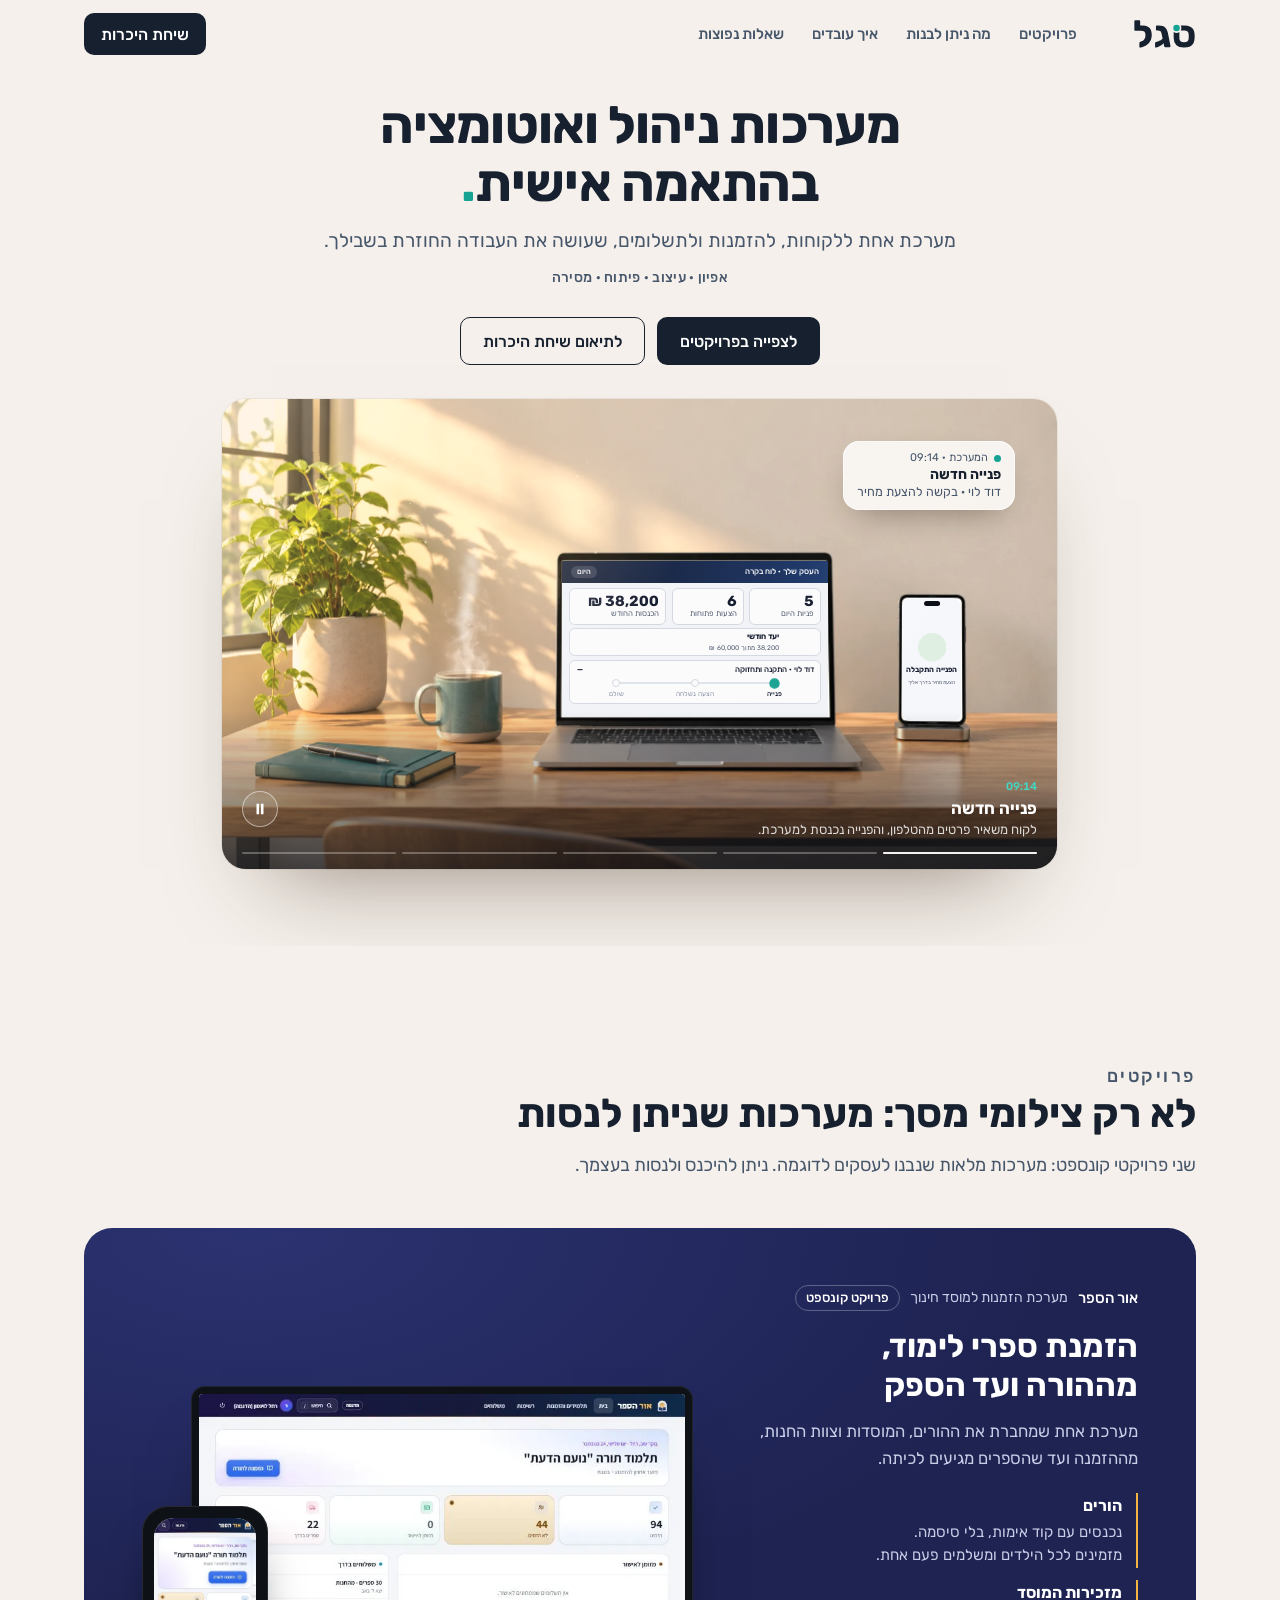
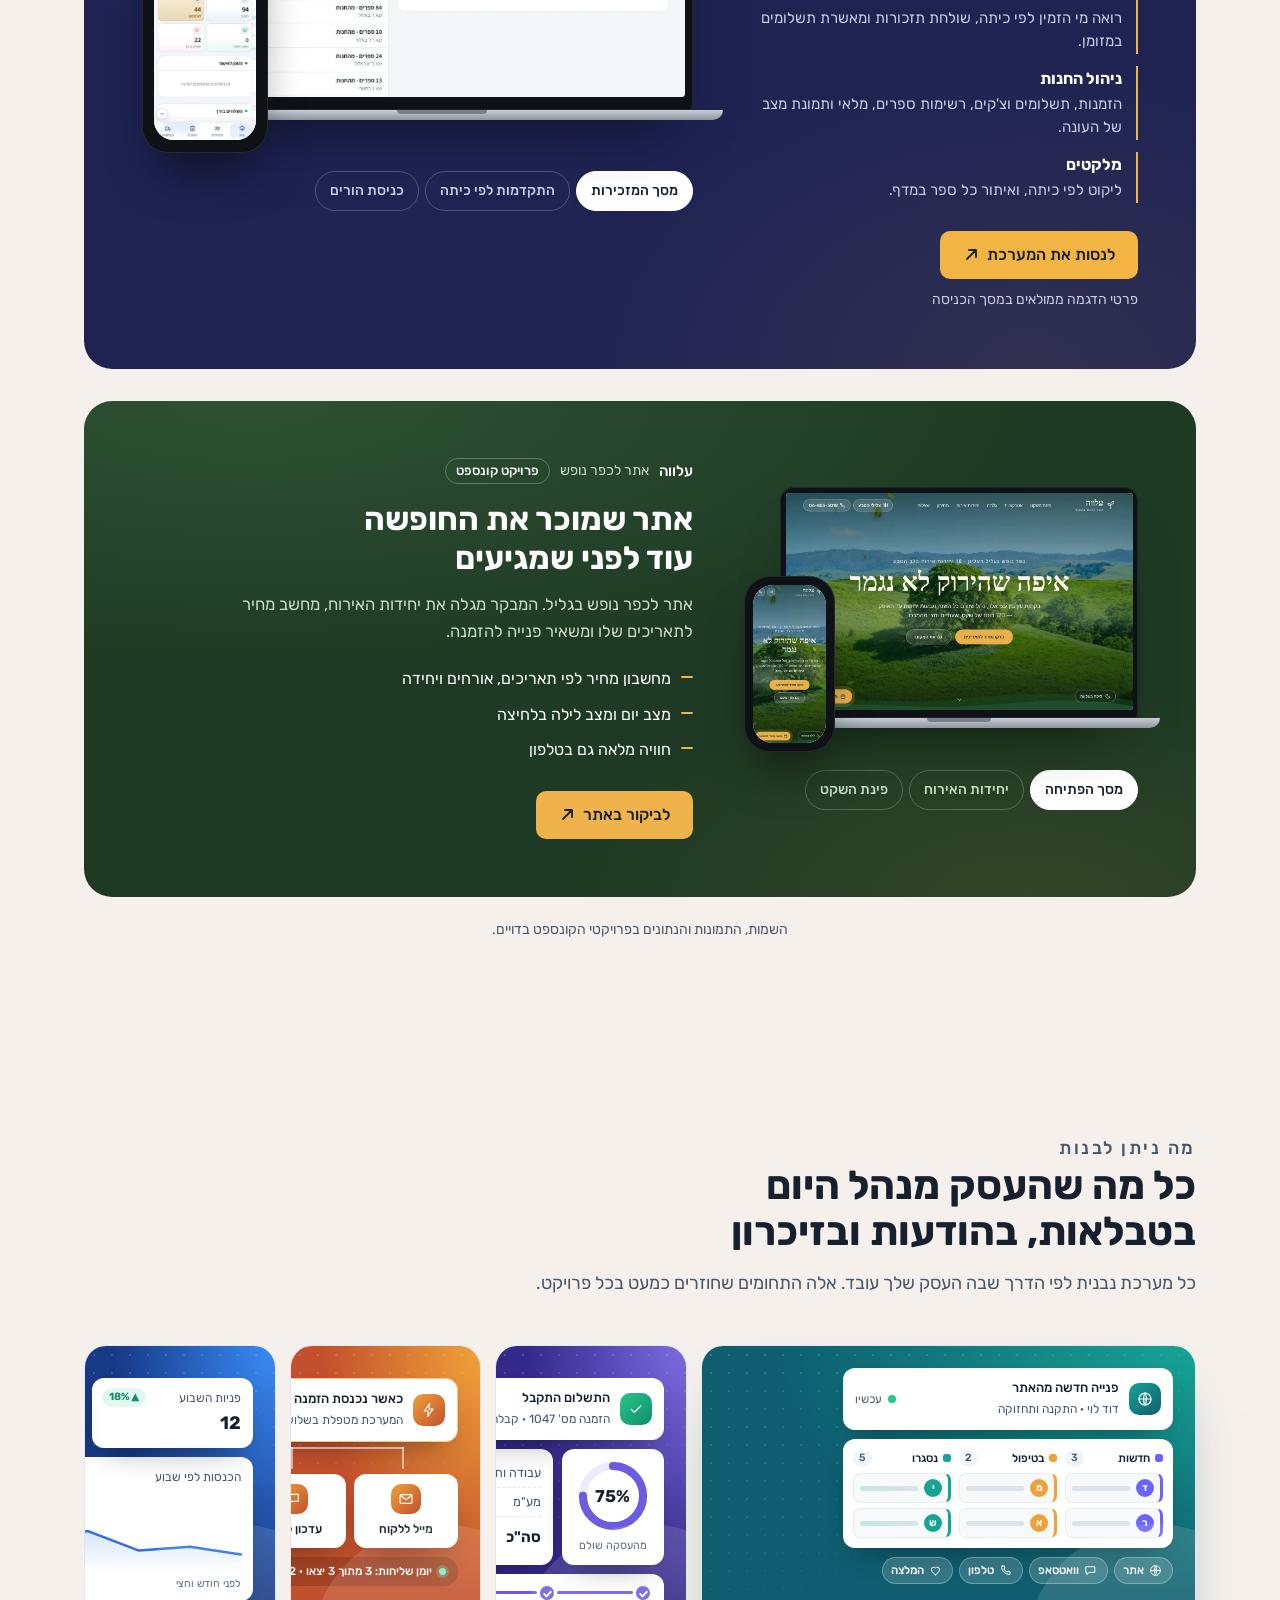
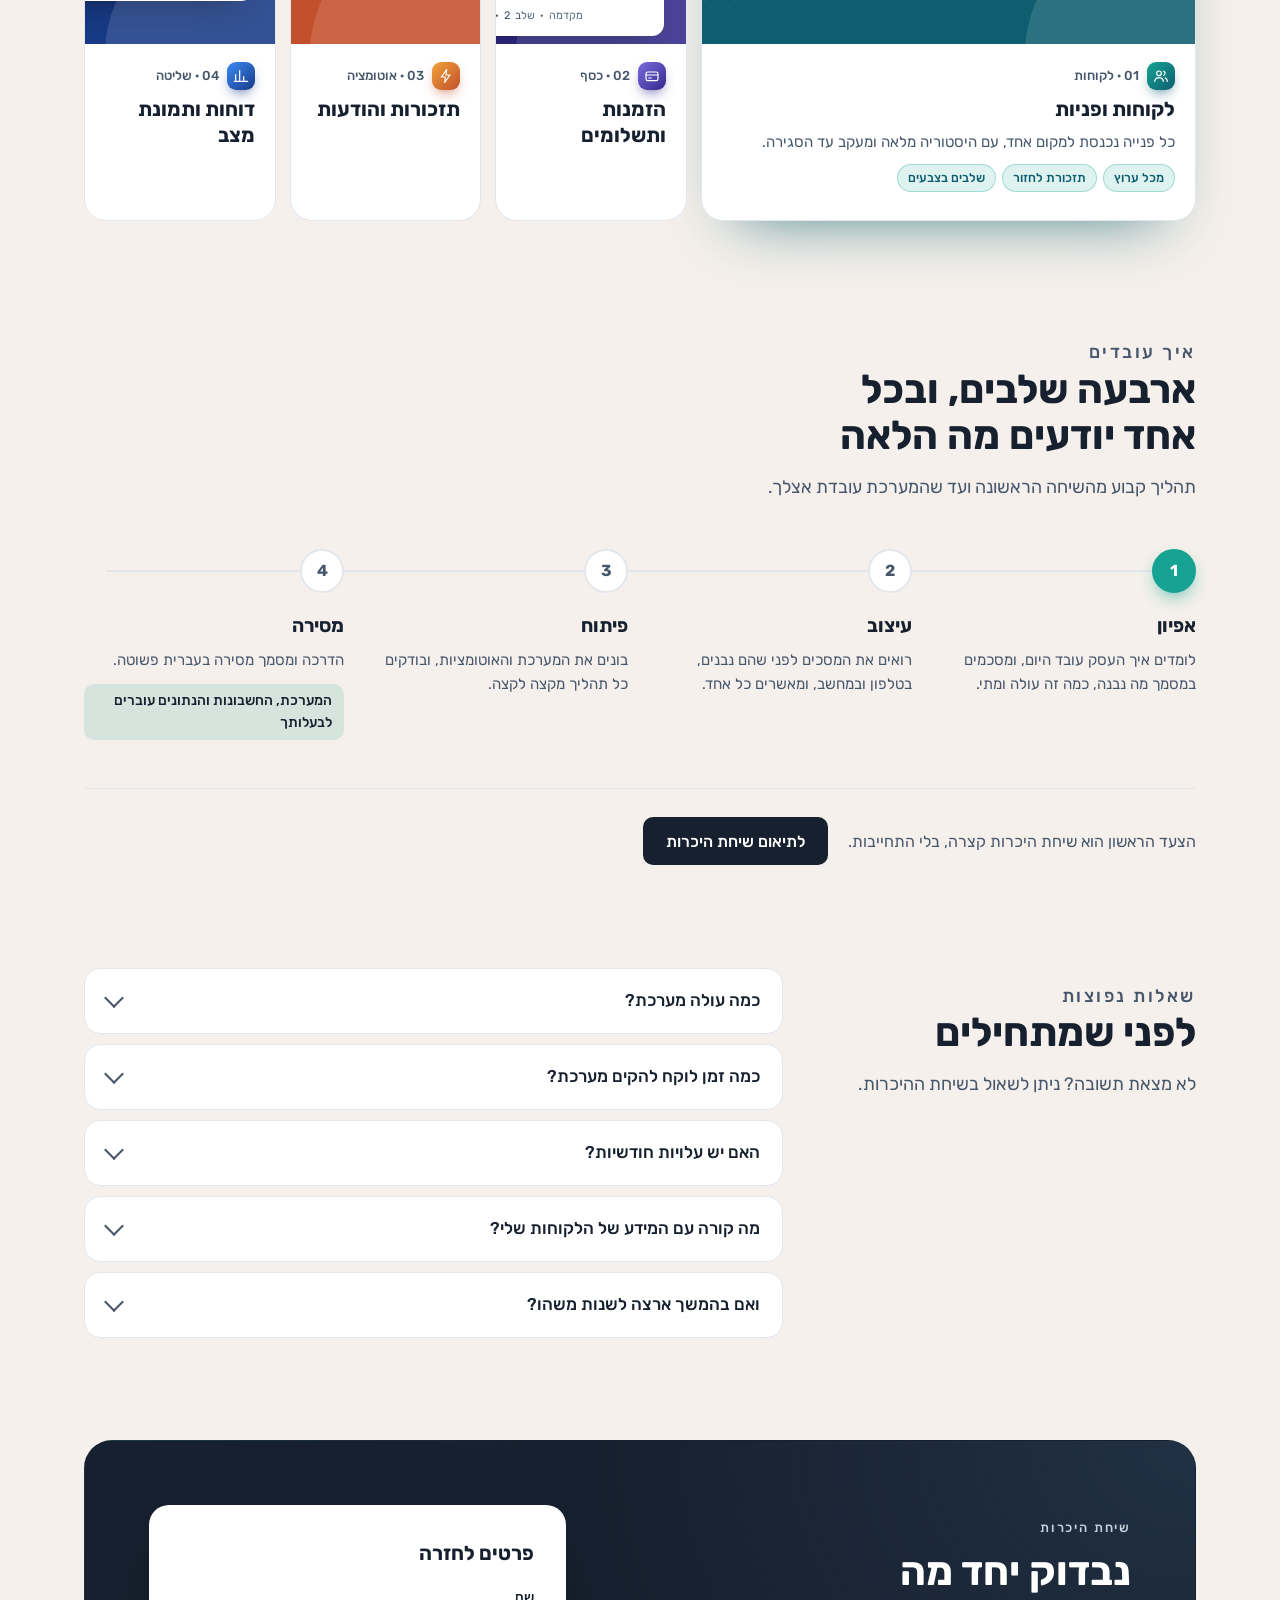
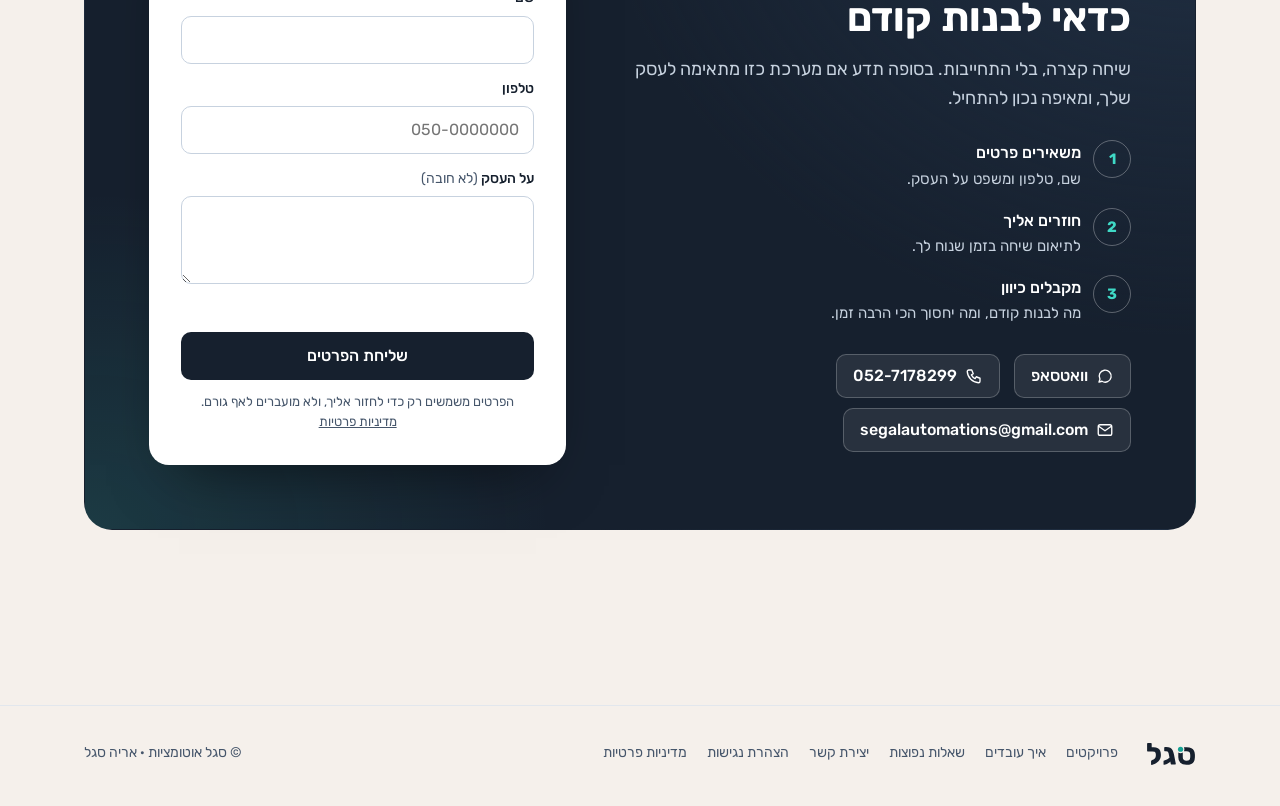
==== site/index.html @ b8241260 "האתר של סגל אוטומציות: דפים, תמונות, הגשה בשרת ותהליך הפניות - src: מקור הדפים (דף הבית, נגישות, פרט" ====
<!DOCTYPE html>
<html lang="he" dir="rtl" style="scroll-behavior:smooth;scroll-padding-top:76px">
<head>
<meta charset="utf-8">
<meta name="viewport" content="width=device-width,initial-scale=1">
<title>סגל אוטומציות · מערכות ניהול ואוטומציה בהתאמה אישית</title>
<link rel="icon" href="assets/segal-app-icon.svg" type="image/svg+xml">
<meta name="description" content="סגל אוטומציות בונה לעסקים קטנים ובינוניים מערכת אחת ללקוחות, להזמנות ולתשלומים, עם תזכורות והודעות שיוצאות לבד. אפיון, עיצוב, פיתוח ומסירה מלאה.">
<link rel="canonical" href="https://segalautomations.cloud/">
<meta property="og:type" content="website">
<meta property="og:locale" content="he_IL">
<meta property="og:site_name" content="סגל אוטומציות">
<meta property="og:title" content="סגל אוטומציות · מערכות ניהול ואוטומציה בהתאמה אישית">
<meta property="og:description" content="מערכת אחת ללקוחות, להזמנות ולתשלומים, שעושה את העבודה החוזרת בשבילך.">
<meta property="og:url" content="https://segalautomations.cloud/">
<meta property="og:image" content="https://segalautomations.cloud/og.jpg">
<meta property="og:image:width" content="1200">
<meta property="og:image:height" content="630">
<meta name="twitter:card" content="summary_large_image">
<meta name="theme-color" content="#16202E">

<link rel="preconnect" href="https://fonts.googleapis.com">
<link href="https://fonts.googleapis.com/css2?family=Rubik:wght@400;500;700&display=swap" rel="stylesheet">
<style>
/* VOICE: warm, personal, calm — a craftsman's desk, not a software ad
   IDEA: one day at a small business desk; the logo's dot runs the loop while the owner rests
   PICTURE: original illustrated scene, light changes morning → night → morning, real system UI on the devices
   COLOUR and TYPE: Segal navy + teal dot, warm wood and window light; Rubik 400/500/700
   LAYOUT: headline and promise on the right, the living scene on the left, story chips under it */
:root{color-scheme:light dark;
  --bg:light-dark(#F5F0EB,#16202E);--wall:transparent;--topo:light-dark(rgba(22,32,46,.085),rgba(255,255,255,.06));--topo2:light-dark(rgba(22,163,148,.22),rgba(63,217,198,.16));--ink:light-dark(#16202E,#FFFFFF);--muted:light-dark(#46566B,#C7D2DF);
  --cloud:light-dark(#F2F5F8,#213044);--line:light-dark(#E2E7ED,#2C3B50);
  --accent:light-dark(#16A394,#3FD9C6);--action:light-dark(#16202E,#3FD9C6);--on-action:light-dark(#FFFFFF,#16202E)}
:root[data-theme=light]{color-scheme:light}:root[data-theme=dark]{color-scheme:dark}
*{box-sizing:border-box;min-width:0}
body{margin:0;background:var(--bg);color:var(--ink);font:16px/1.6 Rubik,system-ui,sans-serif;overflow-x:clip}
.wrap{max-width:1240px;margin:0 auto;padding-inline:max(5vw,16px)}
.top{background:var(--wall)}
.top .wrap{display:flex;align-items:center;gap:20px;height:68px}
.logo{height:30px;width:auto;display:block}.logo.dk{display:none}
@media (prefers-color-scheme:dark){:root:not([data-theme=light]) .logo.lt{display:none}:root:not([data-theme=light]) .logo.dk{display:block}}
:root[data-theme=dark] .logo.lt{display:none}:root[data-theme=dark] .logo.dk{display:block}
.btn{display:inline-flex;align-items:center;justify-content:center;gap:8px;min-height:48px;padding:0 22px;border-radius:10px;font:500 16px Rubik,sans-serif;text-decoration:none;border:1.5px solid transparent;cursor:pointer;transition:transform .15s,box-shadow .2s}
.btn:active{transform:scale(.97)}
.btn.pri{background:var(--action);color:var(--on-action)}
.btn.pri:hover{box-shadow:0 10px 24px -10px rgba(22,32,46,.6)}
.btn.sec{border-color:currentColor;color:inherit;background:transparent}
.top .btn{margin-inline-start:auto;min-height:42px;padding:0 16px}
:focus-visible{outline:3px solid #3FD9C6;outline-offset:2px}

.herob{position:relative;overflow:hidden}

.top{position:relative;z-index:2}
.hero{display:grid;grid-template-columns:minmax(0,.78fr) minmax(0,1.22fr);gap:clamp(20px,3vw,48px);align-items:center;padding-block:clamp(16px,3vw,40px) clamp(40px,6vw,72px);position:relative;z-index:1}

h1{margin:0;font-size:clamp(32px,4.2vw,48px);line-height:1.08;font-weight:700;letter-spacing:-.01em;text-wrap:balance}
.kicker{display:inline-flex;align-items:center;gap:8px;font-size:14px;font-weight:500;color:var(--muted);background:color-mix(in srgb,var(--bg) 70%,transparent);border:1px solid var(--line);border-radius:999px;padding:6px 12px;margin-bottom:14px;backdrop-filter:blur(6px)}
.kicker i{width:8px;height:8px;border-radius:50%;background:var(--accent);box-shadow:0 0 0 4px color-mix(in srgb,#3FD9C6 25%,transparent);animation:beat 2.4s ease-in-out infinite}
@keyframes beat{50%{box-shadow:0 0 0 7px color-mix(in srgb,#3FD9C6 0%,transparent)}}
h1 .dot{color:var(--accent)}
.lead{margin:18px 0 0;font-size:clamp(17px,1.5vw,19px);color:var(--muted);max-width:46ch}
.acts{display:flex;flex-wrap:wrap;gap:12px;margin-top:28px}
.me{display:flex;align-items:center;gap:12px;margin-top:28px;padding-top:20px;border-top:1px solid var(--line);color:var(--muted);font-size:15px}
.me img{width:40px;height:40px;border-radius:10px}
.me b{color:var(--ink);font-weight:500;display:block}

/* ---------- the scene: a real photo, live UI on its screens ---------- */
.scene{position:relative;aspect-ratio:1672/941;container-type:inline-size;isolation:isolate;direction:ltr;
  border-radius:20px;overflow:hidden;box-shadow:0 1px 0 rgba(255,255,255,.6) inset,0 30px 70px -30px rgba(22,32,46,.45),0 0 0 1px rgba(22,32,46,.06)}

.tint{position:absolute;inset:0;z-index:2;pointer-events:none;opacity:0;transition:opacity 1.6s ease,background 1.6s ease}
.dev{position:absolute;z-index:3;direction:rtl}
.fx{position:absolute;inset:0;width:100%;height:100%;z-index:6;pointer-events:none}
.pw{position:absolute;inset:0;transition:filter 1.6s ease}
.pw .photo{position:absolute;inset:0;width:100%;height:100%;object-fit:cover;display:block}
.live{position:absolute;inset:0;background:url(img/desk-ai.webp) 0 0/100% 100% no-repeat;pointer-events:none}
.sway-shadow{filter:url(#fShadow);-webkit-mask-image:radial-gradient(13% 25% at 28% 40%,#000 45%,transparent 100%);mask-image:radial-gradient(13% 25% at 28% 40%,#000 45%,transparent 100%)}
.sway-plant{filter:url(#fPlant);-webkit-mask-image:radial-gradient(15% 30% at 12% 33%,#000 50%,transparent 100%);mask-image:radial-gradient(15% 30% at 12% 33%,#000 50%,transparent 100%)}
.sunpatch{position:absolute;inset:0;pointer-events:none;mix-blend-mode:soft-light;background:radial-gradient(22% 30% at 40% 30%,rgba(255,226,170,.55),transparent 70%);animation:drift 14s ease-in-out infinite alternate}
@keyframes drift{from{transform:translate(-4%,1%)}to{transform:translate(6%,-2%)}}
.steamcover{position:absolute;left:25.5%;top:36%;width:8%;height:23%;border-radius:50%;background:radial-gradient(closest-side,rgba(205,192,182,.95),rgba(205,192,182,.6) 55%,transparent);filter:blur(6px);opacity:0;transition:opacity 1.6s ease;pointer-events:none}
.air{position:absolute;inset:0;width:100%;height:100%;z-index:2;pointer-events:none}
.view{position:absolute;inset:0;opacity:0;transition:opacity .6s ease;display:flex;flex-direction:column}
.ls{position:relative}
.ls[data-v=day] .vday,.ls[data-v=night] .vnight,.ls[data-v=rep] .vrep{opacity:1}
.vnight{background:#0B1222;color:#C9D3EA;font-size:.95cqw}
.nbar{display:flex;justify-content:space-between;align-items:center;padding:.65cqw 1.1cqw;border-bottom:.1cqw solid #1E2A44;color:#fff;font-weight:500}
.nbar i{width:.7cqw;height:.7cqw;border-radius:50%;background:#3FD9C6;box-shadow:0 0 .8cqw #3FD9C6;animation:beat 1.6s infinite}
.log{list-style:none;margin:0;padding:.9cqw 1.1cqw;display:grid;gap:.75cqw}
.log li{display:flex;gap:.9cqw;opacity:0;transform:translateY(.6cqw);transition:all .45s}
.log li time{color:#3FD9C6;font-variant-numeric:tabular-nums}
.ls[data-v=night] .log li{opacity:1;transform:none}
.ls[data-v=night] .log li:nth-child(2){transition-delay:.35s}.ls[data-v=night] .log li:nth-child(3){transition-delay:.7s}.ls[data-v=night] .log li:nth-child(4){transition-delay:1.05s}
.rbar{background:linear-gradient(90deg,#16202E,#24364F)}
.rbody{padding:.8cqw .9cqw;display:grid;gap:.7cqw;flex:1}
.rk{display:grid;grid-template-columns:repeat(3,1fr);gap:.6cqw}
.rk div{background:#fff;border:.1cqw solid #D7DBE6;border-radius:.7cqw;padding:.5cqw .7cqw}
.rk b{display:block;font-size:1.7cqw;line-height:1.1;white-space:nowrap}
.rk small{font-size:.8cqw;color:#535C72}
.charts{display:grid;grid-template-columns:1.2fr 1fr;gap:.6cqw}
.ch{background:#fff;border:.1cqw solid #D7DBE6;border-radius:.7cqw;padding:.5cqw .7cqw;display:grid;gap:.3cqw}
.ch small{font-size:.8cqw;color:#535C72}
.ch .bars{display:flex;gap:.35cqw;align-items:flex-end;height:7.2cqw;direction:rtl}
.ch .bars i{flex:1;position:relative;background:#C9B6F7;border-radius:.3cqw .3cqw 0 0;height:0;transition:height .8s cubic-bezier(.3,1.4,.5,1)}
.ch .bars i.hi{background:#7C3AED}
.ch .bars i:nth-child(2){transition-delay:.06s}.ch .bars i:nth-child(3){transition-delay:.12s}.ch .bars i:nth-child(4){transition-delay:.18s}.ch .bars i:nth-child(5){transition-delay:.24s}.ch .bars i:nth-child(6){transition-delay:.3s}.ch .bars i:nth-child(7){transition-delay:.36s}
.ls[data-v=rep] .ch .bars i{height:var(--h)}
.ch .bars em{position:absolute;bottom:-1.1cqw;left:50%;transform:translateX(-50%);font-style:normal;font-size:.62cqw;color:#535C72;white-space:nowrap}
.spark{width:100%;height:7.2cqw}
.spark .line{stroke-dasharray:1;stroke-dashoffset:1;transition:stroke-dashoffset 1.2s ease .2s}
.spark .area{opacity:0;transition:opacity .8s ease .9s}
.ls[data-v=rep] .spark .line{stroke-dashoffset:0}.ls[data-v=rep] .spark .area{opacity:1}
/* notifications that tell the story inside the picture */
.note2{position:absolute;z-index:5;direction:rtl;display:flex;gap:10px;align-items:center;width:max-content;max-width:min(320px,40cqw);padding:10px 14px;border-radius:16px;background:rgba(255,255,255,.82);backdrop-filter:blur(14px) saturate(1.4);-webkit-backdrop-filter:blur(14px) saturate(1.4);box-shadow:0 14px 34px -14px rgba(30,22,12,.45),0 0 0 1px rgba(255,255,255,.6) inset;color:#16202E;opacity:0;transform:translateY(12px) scale(.94);transition:opacity .4s,transform .55s cubic-bezier(.3,1.5,.5,1);pointer-events:none}
.note2.show{opacity:1;transform:none}
.note2 img{width:34px;height:34px;border-radius:9px;flex:none}
.note2 span{display:grid;line-height:1.3;min-width:0}
.note2 small{font-size:11px;color:#46566B;display:flex;align-items:center;gap:6px}
.note2 small::before{content:"";width:7px;height:7px;border-radius:50%;background:#16A394}
.note2 b{font-size:14px;font-weight:700}
.note2 em{font-style:normal;font-size:12.5px;color:#46566B}
.n0{right:5%;top:9%}.n1{right:15%;top:5%}.n2{left:43%;top:5%}.n3{left:3%;top:5%}.n4{left:49%;top:5%}
@container (max-width:780px){.note2{padding:7px 10px;border-radius:12px}.note2 b{font-size:12.5px}.note2 em{font-size:11.5px}.note2 small{font-size:10px}}
.n3{background:rgba(16,24,44,.72);color:#fff;box-shadow:0 0 0 1px rgba(255,255,255,.12) inset}.n3 small,.n3 em{color:#C7D2DF}
@media(max-width:700px){.note2{width:56%;padding:7px 9px;gap:7px;border-radius:12px}.note2 img{width:24px;height:24px;border-radius:6px}.note2 b{font-size:12px}.note2 em{font-size:11px}.note2 small{font-size:10px}.n0,.n1{right:3%;top:5%}.n2,.n3,.n4{left:3%;top:5%}}
.spot{position:absolute;inset:0;z-index:4;pointer-events:none;--sx:85%;--sy:55%;--sr:13%;
  background:radial-gradient(circle at var(--sx) var(--sy),transparent 0,transparent var(--sr),rgba(12,18,30,.38) calc(var(--sr) + 9%));transition:--sx .8s,--sy .8s}
@property --sx{syntax:'<percentage>';inherits:false;initial-value:85%}
@property --sy{syntax:'<percentage>';inherits:false;initial-value:55%}
@property --sr{syntax:'<percentage>';inherits:false;initial-value:13%}
.spot{transition:--sx .9s cubic-bezier(.4,0,.2,1),--sy .9s cubic-bezier(.4,0,.2,1),--sr .9s cubic-bezier(.4,0,.2,1)}
.sc{display:flex;gap:16px;align-items:center;background:var(--bg);border:1px solid var(--line);border-radius:16px;padding:14px 18px;box-shadow:0 14px 30px -24px rgba(22,32,46,.5)}
.sc.in .sct{animation:scin .45s ease}
@keyframes scin{from{opacity:0;transform:translateY(6px)}}
.scn{flex:none;display:grid;place-items:center;width:58px;height:58px;border-radius:14px;background:var(--action);color:var(--on-action);line-height:1}
.scn b{font-size:24px;font-weight:700}.scn span{font-size:11px;opacity:.8}
.sct{display:grid;gap:2px;min-width:0}
.sct small{font-size:13px;font-weight:500;color:var(--accent)}
.sct b{font-size:18px;font-weight:700;line-height:1.3}
.sct p{margin:0;font-size:15px;color:var(--muted);line-height:1.45}
.hero{display:block!important;padding-block:clamp(12px,2.2vw,28px) clamp(40px,6vw,80px)}
.htxt{text-align:center;max-width:900px;margin:0 auto clamp(22px,3vw,34px)}
.htxt h1{font-size:clamp(32px,4.6vw,52px);line-height:1.12;letter-spacing:-.015em}
.htxt .lead{margin:14px auto 0;max-width:60ch;text-wrap:balance}
.htxt .acts{justify-content:center}
.incl{margin:10px 0 0;font-size:14px;font-weight:500;letter-spacing:.02em;color:var(--muted)}
.htxt .kicker{margin-inline:auto}
.stage{max-width:min(1000px,calc((100vh - 430px) * 1.777));min-width:min(100%,640px);margin:0 auto}
.scene{border-radius:24px!important;box-shadow:0 50px 90px -50px rgba(60,40,20,.55),0 0 0 1px rgba(60,40,20,.06)!important}
.capbar{position:absolute;inset-inline:0;bottom:0;z-index:7;display:flex;align-items:flex-end;justify-content:space-between;gap:16px;padding:clamp(40px,8cqw,90px) clamp(14px,2.4cqw,30px) clamp(30px,3.2cqw,38px);background:linear-gradient(to top,rgba(14,18,26,.72),rgba(14,18,26,.35) 55%,transparent);color:#fff;direction:rtl}
.captxt{display:grid;gap:2px;min-width:0}
.captxt.in{animation:capin .5s ease}
@keyframes capin{from{opacity:0;transform:translateY(6px)}}
.captxt small{font-size:clamp(11px,1.1cqw,14px);font-weight:500;color:#3FD9C6;font-variant-numeric:tabular-nums}
.captxt b{font-size:clamp(16px,2cqw,24px);font-weight:700;line-height:1.25}
.captxt span{font-size:clamp(13px,1.35cqw,16px);color:rgba(255,255,255,.82);line-height:1.4}
.capctl{display:flex;align-items:center;flex:none}
#chips{position:absolute;inset-inline:clamp(14px,2.4cqw,30px);bottom:8px;display:flex;gap:6px;z-index:8}
.capbar .chip{flex:1;height:16px;min-height:16px;min-width:0;width:auto;padding:0;border:0;background:none;cursor:pointer;position:relative;font-size:0}
.capbar .chip::before{content:"";position:absolute;inset-inline:0;top:7px;height:2px;border-radius:2px;background:rgba(255,255,255,.28)}
.capbar .chip i{position:absolute;right:0;bottom:auto;top:7px;height:2px;width:0;border-radius:2px;background:rgba(255,255,255,.92)}
.capbar .chip.past i,.capbar .chip[aria-current=true] i{width:100%}
.chip span{display:none}
.chip::before{content:"";position:absolute;inset-inline:0;top:7px;height:2px;border-radius:2px;background:rgba(255,255,255,.28)}
.chip i{position:absolute;right:0;top:7px;height:2px;width:0;border-radius:2px;background:rgba(255,255,255,.92)}
.chip.past i,.chip[aria-current=true] i{width:100%;background:rgba(255,255,255,.92)}
.capctl{align-self:center}
.capbar .pp{min-height:36px;width:36px;padding:0;justify-content:center;border-radius:50%;border:1.5px solid rgba(255,255,255,.5);color:#fff;background:rgba(255,255,255,.08);margin:0}

.below{display:flex;justify-content:space-between;align-items:center;gap:12px;flex-wrap:wrap;margin-top:14px;padding-inline:6px}
.below .note{margin:0}
.below .me{display:inline-flex;align-items:center;gap:8px;font-size:14px;color:var(--muted);margin:0;padding:0;border:0}
.below .me img{width:28px;height:28px;border-radius:7px}
@media(max-width:700px){.capbar{padding:34px 10px 6px;gap:6px}.captxt span{display:none}.captxt b{font-size:14px}.capbar .pp{width:30px;min-height:30px}.note2{display:none}.scene{border-radius:16px!important}}
.ps{position:relative}
.pv{position:absolute;inset:0;opacity:0;transition:opacity .45s ease;background:#F6F7FB;display:flex;flex-direction:column}
.ps[data-v=form] .pform,.ps[data-v=sent] .pok2:not(.ppaid),.ps[data-v=quote] .pquote,.ps[data-v=paid] .ppaid{opacity:1}
.ps .ptop{background:linear-gradient(135deg,#24364F,#16202E)}
.fld{margin:.45cqw .5cqw 0;background:#fff;border:.08cqw solid #D7DBE6;border-radius:.55cqw;padding:.3cqw .5cqw;font-size:.68cqw}
.fld small{display:block;color:#535C72;font-size:.55cqw}
.qrow{display:flex;justify-content:space-between;margin:.4cqw .55cqw 0;font-size:.68cqw;color:#535C72}
.qrow b{color:#141A2E}
.qtot{border-top:.08cqw solid #D7DBE6;padding-top:.4cqw;font-size:.8cqw;color:#141A2E}
.pok2{align-items:center;justify-content:center;gap:.45cqw;text-align:center}
.pok2 svg{width:3.4cqw;height:3.4cqw}
.pok2 circle{fill:#DFF0E3}.pok2 path{fill:none;stroke:#1C5E30;stroke-width:6;stroke-linecap:round;stroke-linejoin:round;stroke-dasharray:60;stroke-dashoffset:60}
.ps[data-v=sent] .pok2:not(.ppaid) path,.ps[data-v=paid] .ppaid path{animation:draw .5s .15s ease-out forwards}
.pok2 b{font-size:.9cqw}.pok2 small{font-size:.62cqw;color:#535C72}
.deal{background:#fff;border:.1cqw solid #D7DBE6;border-radius:.7cqw;padding:.45cqw .8cqw;display:grid;gap:.4cqw;transition:background .6s,border-color .6s}
.deal.flash{background:#EFFBF9;border-color:#9EE6DC}
.dhead{display:flex;justify-content:space-between;align-items:center;gap:.6cqw}
.dhead b{font-weight:500}.dhead span{font-weight:700;font-variant-numeric:tabular-nums;white-space:nowrap}
.pipe{display:grid;grid-template-columns:repeat(3,1fr);position:relative;font-size:.8cqw;color:#8A93A6}
.pipe::before{content:"";position:absolute;top:.45cqw;right:16.6%;left:16.6%;height:.18cqw;background:#E2E7ED;border-radius:1cqw}
.pipe::after{content:"";position:absolute;top:.45cqw;right:16.6%;height:.18cqw;width:0;background:#16A394;border-radius:1cqw;transition:width .7s cubic-bezier(.4,0,.2,1)}
.pipe[data-s="2"]::after{width:33.4%}.pipe[data-s="3"]::after{width:66.8%}
.pipe span{display:grid;justify-items:center;gap:.3cqw;position:relative;z-index:1;transition:color .4s}
.pipe i{width:1.05cqw;height:1.05cqw;border-radius:50%;background:#fff;border:.18cqw solid #D7DBE6;transition:all .45s cubic-bezier(.3,1.5,.5,1)}
.pipe[data-s="1"] span:nth-child(1),.pipe[data-s="2"] span:nth-child(-n+2),.pipe[data-s="3"] span{color:#141A2E;font-weight:500}
.pipe[data-s="1"] span:nth-child(1) i,.pipe[data-s="2"] span:nth-child(-n+2) i,.pipe[data-s="3"] span i{background:#16A394;border-color:#16A394;transform:scale(1.15)}
.pipe[data-s="3"] span:nth-child(3) i{background:#1C7C3A;border-color:#1C7C3A}
/* report: leads by source, brand palette */
.donut{display:flex;align-items:center;gap:.8cqw}
.donut svg{width:6.4cqw;height:6.4cqw;flex:none;transform:rotate(-90deg)}
.donut circle{fill:none;stroke-width:9;transition:stroke-dasharray .9s cubic-bezier(.4,0,.2,1)}
.legend{list-style:none;margin:0;padding:0;display:grid;gap:.25cqw;font-size:.72cqw;color:#535C72}
.legend li{display:flex;align-items:center;gap:.35cqw;white-space:nowrap}
.legend i{width:.7cqw;height:.7cqw;border-radius:.2cqw;flex:none}
/* laptop screen, measured on the photo */
.scr{left:40.73%;top:34.43%;width:31.82%;height:33.16%;overflow:hidden;border-radius:.15cqw;box-shadow:0 0 0 rgba(120,160,255,0);transition:box-shadow 1.6s,filter 1.6s}
.scr.glow{box-shadow:0 0 5cqw 1.2cqw rgba(120,160,255,.35)}
.scr::after{content:"";position:absolute;inset:0;background:linear-gradient(115deg,rgba(255,255,255,.16),transparent 35%,transparent 70%,rgba(255,255,255,.05));pointer-events:none}
.ls{filter:contrast(.97);height:100%;background:#F6F7FB;color:#141A2E;font-size:.95cqw;line-height:1.35}
.lbar{background:linear-gradient(90deg,#141A2E,#1E3A6E);color:#fff;padding:.65cqw 1.1cqw;display:flex;justify-content:space-between;align-items:center;font-weight:500}
.lbar i{font-style:normal;font-size:.9cqw;background:rgba(255,255,255,.14);padding:.1cqw .7cqw;border-radius:2cqw}
.lbody{padding:.6cqw .8cqw;display:grid;gap:.45cqw}
.lk{display:grid;grid-template-columns:1fr 1fr 1.35fr;gap:.7cqw}
.lk div{background:#fff;border:.1cqw solid #D7DBE6;border-radius:.7cqw;padding:.45cqw .7cqw;transition:background .6s}
.lk b{display:block;font-size:1.75cqw;line-height:1.1;font-variant-numeric:tabular-nums;white-space:nowrap}
.lk small{color:#535C72;font-size:.95cqw}
.lk div.flash{background:#DDF7F3}
.lrow{display:grid;grid-template-columns:auto 1fr;gap:.8cqw;align-items:center;background:#fff;border:.1cqw solid #D7DBE6;border-radius:.7cqw;padding:.35cqw .8cqw;height:3.3cqw}
.ring circle{fill:none;stroke-width:9}.ring .bg{stroke:#E6E9F1}.ring .fg{stroke:#7C3AED;stroke-linecap:round;transition:stroke-dashoffset 1s cubic-bezier(.3,1.4,.5,1)}
.ring text{font-weight:700;font-size:19px;font-family:Rubik,sans-serif;fill:#141A2E}
.feed{background:#fff;border:.1cqw solid #D7DBE6;border-radius:.7cqw;overflow:hidden}
.feed div{display:flex;justify-content:space-between;padding:.4cqw .9cqw;border-top:.1cqw solid #EDEFF5}
.feed div:first-child{border-top:0}
.feed small{color:#535C72}
.feed .new{animation:drop .7s cubic-bezier(.3,1.4,.5,1)}
@keyframes drop{from{transform:translateY(-1cqw);opacity:0;background:#DDF7F3}}
/* phone, standing on the desk to the right of the laptop */
.ph{left:81.46%;top:42.4%;width:7.06%;height:26.04%;border-radius:1.05cqw;overflow:hidden;cursor:pointer}
.ps{height:100%;background:#F6F7FB;border-radius:1.05cqw;overflow:hidden;color:#141A2E;font-size:.7cqw;line-height:1.3;position:relative}
.ps::after{content:"";position:absolute;inset:0;background:linear-gradient(120deg,rgba(255,255,255,.22),transparent 38%);pointer-events:none}
.isl{position:absolute;top:.35cqw;left:50%;transform:translateX(-50%);width:1.9cqw;height:.55cqw;border-radius:1cqw;background:#0d1117;z-index:2}
.ptop{background:linear-gradient(135deg,#1E3A6E,#141A2E);color:#fff;padding:1.2cqw .55cqw .5cqw}
.ptop b{font-size:1cqw}.ptop small{display:block;color:#C9D3EA;font-size:.65cqw}
.kid{margin:.5cqw .5cqw 0;background:#fff;border:.08cqw solid #D7DBE6;border-radius:.6cqw;padding:.4cqw .5cqw;display:flex;justify-content:space-between;gap:.3cqw}
.kid small{display:block;color:#535C72;font-size:.6cqw}
.pbtn{margin:.7cqw .5cqw 0;background:#2563EB;color:#fff;border-radius:.7cqw;text-align:center;padding:.6cqw .3cqw;font-weight:500;position:relative;overflow:hidden;transition:transform .15s}
.pbtn.tap{transform:scale(.94)}
.pbtn.tap::after{content:"";position:absolute;left:50%;top:50%;width:1cqw;height:1cqw;border-radius:50%;background:rgba(255,255,255,.55);transform:translate(-50%,-50%);animation:rip .6s ease-out forwards}
@keyframes rip{to{width:12cqw;height:12cqw;opacity:0}}
.pok{position:absolute;inset:0;background:#F6F7FB;display:flex;flex-direction:column;align-items:center;justify-content:center;gap:.5cqw;text-align:center;opacity:0;transition:opacity .4s}
.pok.show{opacity:1}
.pok svg{width:3.6cqw;height:3.6cqw}
.pok circle{fill:#DFF0E3}.pok path{fill:none;stroke:#1C5E30;stroke-width:6;stroke-linecap:round;stroke-linejoin:round;stroke-dasharray:60;stroke-dashoffset:60}
.pok.show path{animation:draw .5s .15s ease-out forwards}
@keyframes draw{to{stroke-dashoffset:0}}
.pok b{font-size:.95cqw}.pok small{font-size:.65cqw;color:#535C72}
/* floating cards on the wall */
.card{position:absolute;z-index:5;background:#fff;color:#141A2E;border-radius:.9cqw;box-shadow:0 1.2cqw 3cqw -1cqw rgba(40,30,20,.35);padding:.9cqw 1.1cqw;font-size:1.05cqw;line-height:1.35;direction:rtl;opacity:0;transform:translateY(1.2cqw) scale(.92);transition:opacity .45s,transform .6s cubic-bezier(.3,1.5,.5,1)}
.card.show{opacity:1;transform:none}
.card b{display:block;font-size:1.2cqw}
.card small{color:#535C72}
.mail{left:62%;top:9%;width:19%}
.mail .env{display:flex;gap:.7cqw;align-items:center}
.mail svg{width:2.6cqw;height:2.6cqw;flex:none}
.supp{left:3%;top:15%;width:16.5%}
.supp .ln{height:.55cqw;background:#E6E9F1;border-radius:1cqw;margin-top:.5cqw;overflow:hidden}
.supp .ln i{display:block;height:100%;width:0;background:#16A394;border-radius:1cqw;transition:width .7s ease}
.supp.show .ln:nth-of-type(1) i{width:100%;transition-delay:.2s}
.supp.show .ln:nth-of-type(2) i{width:80%;transition-delay:.5s}
.supp.show .ln:nth-of-type(3) i{width:92%;transition-delay:.8s}
.rep{left:44%;top:6%;width:24%}
.rep .bars{display:flex;gap:.4cqw;align-items:flex-end;height:3cqw;margin-top:.6cqw}
.rep .bars i{flex:1;background:#7C3AED;border-radius:.3cqw .3cqw 0 0;height:0;transition:height .7s cubic-bezier(.3,1.4,.5,1)}
.rep.show .bars i{height:var(--h)}
.zz{left:62%;top:14%;width:auto;background:rgba(20,28,46,.55);color:#E6ECF7;box-shadow:none;border:.1cqw solid rgba(255,255,255,.18);font-size:1.15cqw;backdrop-filter:blur(4px)}

/* story strip */
.story{margin-top:16px;display:grid;gap:10px;max-width:640px;margin-inline:auto 0;padding-inline:clamp(0px,3vw,40px)}
.sr{position:absolute!important;width:1px;height:1px;overflow:hidden;clip:rect(0 0 0 0);white-space:nowrap}
.cap{display:flex;align-items:baseline;gap:10px;min-height:30px}
.cap time{font-weight:700;font-size:16px;color:var(--accent);font-variant-numeric:tabular-nums;white-space:nowrap}
.cap p{margin:0;font-size:16px}
.ctrl{display:flex;align-items:center;gap:6px;flex-wrap:wrap}
.chip{position:relative;min-height:44px;border:0;background:none;cursor:pointer;padding:0 2px 10px;font:inherit;font-size:14px;font-weight:500;color:var(--muted);flex:1;min-width:0;text-align:center;transition:color .3s}
.chip::before{content:"";position:absolute;bottom:0;inset-inline:0;height:3px;border-radius:3px;background:var(--line)}
.chip i{position:absolute;bottom:0;right:0;height:3px;width:0;border-radius:3px;background:var(--accent)}
.chip.past i{width:100%}
.chip[aria-current=true]{color:var(--ink)}
.chip[aria-current=true] i{width:100%}
@keyframes fill{from{width:0}to{width:100%}}

.pp{margin-inline-start:8px;flex:none;min-height:44px;border:1.5px solid var(--line);background:none;color:var(--ink);border-radius:10px;padding:0 14px;font-weight:500;font-size:15px;font-family:inherit;cursor:pointer;display:inline-flex;align-items:center;gap:8px}
.note{font-size:13px;color:var(--muted)}
@media(max-width:900px){.hero{grid-template-columns:1fr}.scene{order:2}.story{order:3}}
@media(max-width:700px){.live{display:none}}
@media(prefers-reduced-motion:reduce){.live,.sunpatch{display:none}*,*::before,*::after{animation:none!important;transition:none!important}}


/* ---------- עבודות ---------- */
.work{padding-block:clamp(56px,8vw,112px) clamp(40px,6vw,80px)}
.whead{max-width:680px;margin-bottom:clamp(28px,4vw,48px)}
.label{margin:0 0 10px;font-size:13px;font-weight:500;letter-spacing:.14em;color:var(--muted)}
.whead h2{margin:0;font-size:clamp(28px,3.4vw,40px);line-height:1.15;font-weight:700;text-wrap:balance}
.whead p{text-wrap:pretty;margin:14px 0 0;font-size:clamp(16px,1.4vw,18px);color:var(--muted)}

.case{--pc:#1E2352;--pc2:#2B3270;--pa:#F2B544;--pink:#FFFFFF;--pmut:#C9CDE8;
  position:relative;display:grid;grid-template-columns:minmax(0,5fr) minmax(0,7fr);gap:clamp(24px,4vw,64px);align-items:center;
  padding:clamp(24px,4.5vw,64px);border-radius:28px;color:var(--pink);overflow:hidden;isolation:isolate;
  background:radial-gradient(120% 90% at 15% 0%,var(--pc2) 0%,transparent 60%),var(--pc)}
.case+.case{margin-top:clamp(20px,3vw,32px)}
.case.alva{--pc:#1F3A24;--pc2:#2E5233;--pa:#F0B24A;--pmut:#CBDCC6}
.case.flip .ctext{order:2}
.case::after{content:"";position:absolute;inset:0;z-index:-1;pointer-events:none;opacity:.5;
  background:radial-gradient(60% 60% at 85% 100%,color-mix(in srgb,var(--pa) 18%,transparent),transparent 70%)}
.ctag{display:flex;flex-wrap:wrap;align-items:center;gap:10px;font-size:14px;color:var(--pmut)}
.ctag b{color:var(--pink);font-weight:500;font-size:15px}
.pill{display:inline-flex;align-items:center;min-height:26px;padding:0 10px;border-radius:999px;font-size:13px;font-weight:500;color:var(--pink);border:1px solid rgba(255,255,255,.28)}
.ctext h3{margin:16px 0 0;font-size:clamp(24px,2.6vw,32px);line-height:1.2;font-weight:700;text-wrap:balance}
.ctext>p{margin:14px 0 0;color:var(--pmut);font-size:clamp(16px,1.3vw,17px);max-width:44ch}
.roles{margin:22px 0 0;display:grid;gap:12px}
.roles div{padding-inline-start:14px;border-inline-start:2px solid var(--pa)}
.roles dt{font-weight:700;font-size:16px}
.roles dd{margin:2px 0 0;color:var(--pmut);font-size:15px;line-height:1.55}
.outs{list-style:none;margin:22px 0 0;padding:0;display:grid;gap:10px}
.outs li{position:relative;padding-inline-start:22px;font-size:16px}
.outs li::before{content:"";position:absolute;inset-inline-start:0;top:.62em;width:12px;height:2px;border-radius:2px;background:var(--pa)}
.cacts{display:flex;flex-wrap:wrap;align-items:center;gap:10px 16px;margin-top:28px}
.case .btn.pri{background:var(--pa);color:#16202E}
.case .btn.pri:hover{box-shadow:0 12px 28px -12px color-mix(in srgb,var(--pa) 80%,transparent)}
.case .btn svg{flex:none}
.cnote{font-size:14px;color:var(--pmut)}
.clink{color:var(--pink);font-size:15px;text-decoration:underline;text-underline-offset:4px}

/* devices */
.vis{position:relative;padding-bottom:6%;perspective:1400px}
.wlap{position:relative;margin-inline-end:9%;transform-origin:50% 100%}
.wlap .bz{background:#0E1116;border-radius:14px 14px 4px 4px;padding:1.6% 1.6% 2.4%;box-shadow:0 0 0 1px rgba(255,255,255,.08) inset,0 40px 60px -30px rgba(0,0,0,.6)}
.wlap .wsc{position:relative;aspect-ratio:16/10;border-radius:4px;overflow:hidden;background:#fff}
.wlap .base{height:10px;margin:0 -6%;border-radius:0 0 14px 14px;background:linear-gradient(#C9CED6,#8E959F);box-shadow:0 18px 30px -14px rgba(0,0,0,.55)}
.wlap .base::before{content:"";display:block;width:16%;height:4px;margin:0 auto;border-radius:0 0 6px 6px;background:#7A818C}
.wph{position:absolute;left:0;bottom:0;width:23%;background:#0E1116;border-radius:clamp(14px,2.4vw,26px);padding:2.2%;box-shadow:0 0 0 1px rgba(255,255,255,.1) inset,0 30px 50px -20px rgba(0,0,0,.65)}
.wph .wsc{position:relative;aspect-ratio:9/19.5;border-radius:clamp(10px,1.9vw,20px);overflow:hidden;background:#fff}
.wsc img{position:absolute;inset:0;width:100%;height:100%;object-fit:cover;object-position:top;opacity:0;transition:opacity .6s ease}
.wsc img.on{opacity:1}
.tabs{display:flex;flex-wrap:wrap;gap:6px;margin-top:18px}
.tabs button{min-height:40px;padding:0 14px;border-radius:999px;border:1px solid rgba(255,255,255,.22);background:transparent;color:var(--pmut);font:500 14px Rubik,sans-serif;cursor:pointer;transition:background .2s,color .2s}
.tabs button:hover{color:var(--pink);border-color:rgba(255,255,255,.45)}
.tabs button[aria-pressed=true]{background:var(--pink);color:#16202E;border-color:var(--pink)}

/* entrance: the devices settle into place */
.js .vis .wlap{opacity:0;transform:rotateX(16deg) translateY(36px) scale(.96);transition:opacity .9s ease,transform 1.1s cubic-bezier(.2,.7,.2,1)}
.js .vis .wph{opacity:0;transform:translateY(60px);transition:opacity .8s ease .3s,transform 1s cubic-bezier(.2,.7,.2,1) .3s}
.js .vis.in .wlap,.js .vis.in .wph{opacity:1;transform:none}
@supports (animation-timeline:view()){
  .vis .wph{animation:drift linear both;animation-timeline:view();animation-range:entry 20% exit 80%}
  @keyframes drift{from{translate:0 26px}to{translate:0 -26px}}
}
.wnote{margin:22px 0 0;font-size:14px;color:var(--muted);text-align:center}

@media(max-width:900px){.case{grid-template-columns:1fr}.case.flip .ctext{order:0}.vis{margin-top:4px}}
@media(max-width:520px){.case{border-radius:20px}.wlap .base{height:7px}.cacts .btn{width:100%}}
@media(prefers-reduced-motion:reduce){.js .vis .wlap,.js .vis .wph{opacity:1;transform:none}.vis .wph{animation:none}}



/* ---------- header: sticky, with section links ---------- */
.top{position:sticky;top:0;z-index:50;transition:background .3s,box-shadow .3s}
.top.stuck{background:color-mix(in srgb,var(--bg) 86%,transparent);backdrop-filter:blur(12px);-webkit-backdrop-filter:blur(12px);box-shadow:0 1px 0 var(--line)}
.nav{display:flex;gap:4px;margin-inline-start:24px}
.nav a{padding:8px 12px;border-radius:8px;color:var(--muted);text-decoration:none;font-size:15px;font-weight:500;transition:color .2s,background .2s}
.nav a:hover{color:var(--ink);background:color-mix(in srgb,var(--ink) 6%,transparent)}
.nav a.cur{color:var(--ink)}
@media(max-width:900px){.nav{display:none}}

.blk{padding-block:clamp(56px,8vw,104px)}
.sech{max-width:680px;margin-bottom:clamp(28px,4vw,48px)}
.sech h2{margin:0;font-size:clamp(28px,3.4vw,40px);line-height:1.15;font-weight:700;text-wrap:balance}
.sech p{margin:14px 0 0;font-size:clamp(16px,1.4vw,18px);color:var(--muted);text-wrap:pretty}
.box{background:light-dark(#FFFFFF,#1B2738);border:1px solid var(--line);border-radius:20px}

/* ---------- what can be built ---------- */
.caps{display:grid;grid-template-columns:repeat(4,minmax(0,1fr));gap:16px;list-style:none;margin:0;padding:0}
.caps li{padding:26px 24px 28px;position:relative;overflow:hidden;transition:transform .3s,box-shadow .3s}
.caps li:hover{transform:translateY(-3px);box-shadow:0 20px 40px -28px rgba(22,32,46,.45)}
.caps .num{font-size:13px;font-weight:500;letter-spacing:.14em;color:var(--muted)}
.caps h3{margin:14px 0 8px;font-size:19px;font-weight:700;line-height:1.3}
.caps p{margin:0;color:var(--muted);font-size:15px}
.caps li::after{content:"";position:absolute;inset-inline-start:24px;top:0;width:28px;height:3px;border-radius:0 0 3px 3px;background:var(--accent)}
@media(max-width:1000px){.caps{grid-template-columns:repeat(2,minmax(0,1fr))}}
@media(max-width:560px){.caps{grid-template-columns:1fr}}

/* ---------- process: a line that fills as you scroll ---------- */
.proc{--p:0;position:relative;display:grid;grid-template-columns:repeat(4,minmax(0,1fr));gap:24px;list-style:none;margin:0;padding:0}
.proc::before,.proc::after{content:"";position:absolute;top:21px;inset-inline:22px;height:2px;border-radius:2px}
.proc::before{background:var(--line)}
.proc::after{background:var(--accent);transform-origin:right;transform:scaleX(var(--p));transition:transform .2s linear}
.proc li{position:relative;z-index:1}
.proc .dot{background:light-dark(#fff,#1B2738)!important;display:grid;place-items:center;width:44px;height:44px;border-radius:50%;background:var(--bg);border:2px solid var(--line);font-weight:700;font-size:16px;color:var(--muted);transition:border-color .4s,background .4s,color .4s}
.proc li.on .dot{background:var(--action)!important;border-color:var(--accent);background:var(--action);color:var(--on-action)}
.proc h3{margin:18px 0 6px;font-size:19px;font-weight:700}
.proc p{margin:0;color:var(--muted);font-size:15px;max-width:30ch}
.proc .own{display:inline-block;margin-top:12px;padding:6px 12px;border-radius:10px;font-size:14px;font-weight:500;color:var(--ink);background:color-mix(in srgb,var(--accent) 14%,transparent)}
@media(max-width:820px){
  .proc{grid-template-columns:1fr;gap:28px;padding-inline-start:0}
  .proc::before,.proc::after{top:22px;bottom:22px;inset-inline:21px auto;width:2px;height:auto}
  .proc::after{transform-origin:top;transform:scaleY(var(--p))}
  .proc li{display:grid;grid-template-columns:44px 1fr;column-gap:18px}
  .proc li h3{margin-top:9px}.proc li>p,.proc li>.own{grid-column:2}
  .proc .own{justify-self:start}
}
.pcta{display:flex;flex-wrap:wrap;align-items:center;gap:12px 20px;margin-top:clamp(32px,4vw,48px);padding-top:28px;border-top:1px solid var(--line)}
.pcta p{margin:0;color:var(--muted)}

/* ---------- FAQ ---------- */
.faqw{display:grid;grid-template-columns:minmax(0,4fr) minmax(0,8fr);gap:clamp(24px,5vw,72px);align-items:start}
.faqw .sech{margin:0;position:sticky;top:96px}
.faq{display:grid;gap:10px}
.faq details{border-radius:16px;transition:box-shadow .3s}
.faq details[open]{box-shadow:0 16px 36px -28px rgba(22,32,46,.5)}
.faq summary{list-style:none;display:flex;align-items:center;justify-content:space-between;gap:16px;min-height:64px;padding:16px 22px;cursor:pointer;font-weight:500;font-size:17px}
.faq summary::-webkit-details-marker{display:none}
.faq summary::after{content:"";flex:none;width:12px;height:12px;border-right:2px solid var(--muted);border-bottom:2px solid var(--muted);transform:translateY(-3px) rotate(45deg);transition:transform .3s}
.faq details[open] summary::after{transform:translateY(3px) rotate(-135deg)}
.faq details p{margin:0;padding:0 22px 20px;color:var(--muted)}
.faq details::details-content{block-size:0;overflow:clip;transition:block-size .35s ease,content-visibility .35s allow-discrete}
.faq details[open]::details-content{block-size:auto}
:root{interpolate-size:allow-keywords}
@media(max-width:820px){.faqw{grid-template-columns:1fr}.faqw .sech{position:static}}

/* ---------- contact ---------- */
.cpanel{--pc:light-dark(#16202E,#213044);border:1px solid light-dark(transparent,#2C3B50);display:grid;grid-template-columns:minmax(0,6fr) minmax(0,5fr);gap:clamp(24px,5vw,72px);align-items:center;padding:clamp(24px,5vw,64px);border-radius:28px;color:#fff;
  background:radial-gradient(90% 120% at 100% 0%,#213044 0%,transparent 60%),radial-gradient(60% 70% at 0% 100%,rgba(63,217,198,.14),transparent 70%),var(--pc)}
.cpanel .label{color:#C7D2DF}
.cpanel h2{margin:0;font-size:clamp(28px,3.4vw,40px);line-height:1.15;font-weight:700;text-wrap:balance}
.cpanel .clead{margin:14px 0 0;color:#C7D2DF;font-size:clamp(16px,1.4vw,18px);max-width:46ch}
.next{list-style:none;margin:28px 0 0;padding:0;display:grid;gap:16px;counter-reset:n}
.next li{display:grid;grid-template-columns:36px 1fr;gap:14px;align-items:start;counter-increment:n}
.next li::before{content:counter(n);display:grid;place-items:center;width:36px;height:36px;border-radius:50%;border:1.5px solid rgba(255,255,255,.3);font-weight:700;font-size:15px;color:#3FD9C6}
.next b{display:block;font-weight:500}
.next span{color:#C7D2DF;font-size:15px}
.reach{display:flex;flex-wrap:wrap;align-items:center;gap:10px 14px;margin-top:28px}
.reach .wa{min-height:44px;padding:0 16px;background:rgba(255,255,255,.08);color:#fff;border:1px solid rgba(255,255,255,.22);gap:8px}
.reach .wa:hover{background:rgba(255,255,255,.16)}
.reach>*{flex:0 0 auto;max-width:100%}
.reach .rmail span{overflow-wrap:anywhere}
.lform{position:relative;background:#fff;color:#16202E;border-radius:20px;padding:clamp(20px,3vw,32px);box-shadow:0 30px 60px -30px rgba(0,0,0,.6)}
.lform h3{margin:0 0 18px;font-size:20px;font-weight:700}
.ff{display:block;margin-bottom:14px}
.ff span{display:block;margin-bottom:6px;font-size:14px;font-weight:500}
.ff em{font-style:normal;font-weight:400;color:#46566B}
.ff input,.ff textarea{width:100%;min-height:48px;padding:10px 14px;border:1.5px solid #C7D2DF;border-radius:10px;font:16px Rubik,sans-serif;color:#16202E;background:#fff;transition:border-color .2s,box-shadow .2s}
.ff textarea{min-height:88px;resize:vertical}
.ff input:focus,.ff textarea:focus{outline:none;border-color:#16A394;box-shadow:0 0 0 3px rgba(63,217,198,.3)}
.ff input[aria-invalid=true]{border-color:#C0392B}
.ferr{min-height:1.4em;margin:-4px 0 10px;font-size:14px;color:#B03A2E}
.lform .btn.pri{width:100%;background:#16202E;color:#fff}
.lform .btn.pri[disabled]{opacity:.7;cursor:progress}
.spin{width:18px;height:18px;border-radius:50%;border:2px solid rgba(255,255,255,.35);border-top-color:#fff;animation:sp .8s linear infinite;display:none}
.busy .spin{display:block}
@keyframes sp{to{transform:rotate(1turn)}}
.priv{margin:12px 0 0;font-size:13px;color:#46566B;text-align:center}
.done{position:absolute;inset:0;display:none;flex-direction:column;align-items:center;justify-content:center;text-align:center;padding:24px;background:#fff;border-radius:20px}
.done.show{display:flex;animation:pop .5s cubic-bezier(.2,.8,.2,1)}
@keyframes pop{from{opacity:0;transform:scale(.96)}}
.done svg path{stroke-dasharray:50;stroke-dashoffset:50;animation:draw .6s .2s ease forwards}
@keyframes draw{to{stroke-dashoffset:0}}
.done h3{margin:16px 0 6px}
.done p{margin:0;color:#46566B}
@media(max-width:900px){.cpanel{grid-template-columns:1fr}}
@media(max-width:520px){.cpanel{border-radius:20px}}

/* ---------- footer ---------- */
.foot{padding-block:36px 40px;border-top:1px solid var(--line);margin-top:clamp(40px,6vw,72px)}
.foot .wrap{display:flex;flex-wrap:wrap;align-items:center;gap:14px 28px;font-size:14px;color:var(--muted)}
.foot nav{display:flex;flex-wrap:wrap;gap:6px 20px}
.foot a{color:var(--muted);text-decoration:none}.foot a:hover{color:var(--ink);text-decoration:underline}
.foot .cr{margin-inline-start:auto}
.foot .logo{height:24px}

/* ---------- phone: fixed bottom action ---------- */
.dock{display:none}
@media(max-width:700px){
  .dock{display:block;position:fixed;inset-inline:0;bottom:0;z-index:60;padding:10px 16px calc(10px + env(safe-area-inset-bottom));background:color-mix(in srgb,var(--bg) 90%,transparent);backdrop-filter:blur(12px);-webkit-backdrop-filter:blur(12px);box-shadow:0 -1px 0 var(--line);transform:translateY(110%);transition:transform .35s ease}
  .dock.show{transform:none}
  .dock .btn{width:100%}
  body{padding-bottom:76px}
}

/* reveal on scroll */
.js .rv{opacity:0;transform:translateY(18px);transition:opacity .7s ease,transform .8s cubic-bezier(.2,.7,.2,1)}
.js .rv.in{opacity:1;transform:none}
@media(prefers-reduced-motion:reduce){.js .rv{opacity:1;transform:none}.proc::after{transition:none}}



/* ---------- מה ניתן לבנות: אקורדיון צבעוני ---------- */
.acc{display:flex;gap:14px;height:440px;list-style:none;margin:0;padding:0}
.ap{--g1:#16A394;--g2:#0E5E6F;position:relative;flex:1 1 0;min-width:0;display:flex;flex-direction:column;border-radius:22px;overflow:hidden;background:light-dark(#fff,#1B2738);border:1px solid var(--line);cursor:pointer;outline:none;
  transition:flex-grow .6s cubic-bezier(.2,.8,.2,1),box-shadow .4s,transform .4s}
.ap.on{flex-grow:2.6;box-shadow:0 30px 60px -36px color-mix(in srgb,var(--g2) 80%,transparent)}
.ap:focus-visible{box-shadow:0 0 0 3px var(--bg),0 0 0 6px #3FD9C6}
.ap.c2{--g1:#7C6BE0;--g2:#33298A}
.ap.c3{--g1:#F0A23A;--g2:#C2502C}
.ap.c4{--g1:#3B8BF6;--g2:#173A86}
.ap-art{position:relative;flex:1;min-height:0;overflow:hidden;background:radial-gradient(120% 120% at 100% 0%,var(--g1),var(--g2) 70%)}
.ap-art::before{content:"";position:absolute;inset:0;opacity:.18;background-image:radial-gradient(rgba(255,255,255,.9) 1px,transparent 1.2px);background-size:18px 18px;mask:linear-gradient(160deg,#000,transparent 70%)}
.ap-art::after{content:"";position:absolute;width:260px;height:260px;border-radius:50%;inset-inline-start:-90px;bottom:-140px;background:rgba(255,255,255,.12)}
.ap-txt{padding:18px 20px 22px;height:140px;flex:none}
.ap-tag{font-size:13px;font-weight:500;color:var(--muted)}
.ap h3{margin:6px 0 0;font-size:20px;line-height:1.3;font-weight:700}
.ap-txt p{margin:8px 0 0;color:var(--muted);font-size:15px;max-height:0;opacity:0;overflow:hidden;transition:max-height .5s ease,opacity .4s ease .1s}
.ap.on .ap-txt p{max-height:6em;opacity:1}

/* מיני-ממשקים בתוך כל כרטיס (מקוריים, CSS בלבד) */
.vg{position:absolute;top:22px;right:22px;width:330px;max-width:calc(100% - 44px);display:grid;gap:9px;transition:transform .7s cubic-bezier(.2,.8,.2,1),max-width .6s cubic-bezier(.2,.8,.2,1)}
.ap:not(.on) .vg{max-width:none;transform:translateY(10px)}
.vc{background:#fff;color:#16202E;border-radius:12px;padding:10px 12px;box-shadow:0 14px 30px -14px rgba(0,0,0,.45);font-size:13px;display:flex;align-items:center;gap:10px;white-space:nowrap}
.vc b{font-weight:500}
.vc small{color:#46566B;font-size:12px}
.av{flex:none;width:30px;height:30px;border-radius:50%;display:grid;place-items:center;font-weight:700;font-size:12px;color:#fff;background:var(--g2)}
.st{margin-inline-start:auto;font-size:11.5px;font-weight:500;padding:3px 9px;border-radius:99px;background:#E8F7F4;color:#0E6B60}
.st.w{background:#FFF3DF;color:#8A4B06}.st.n{background:#EEF0FF;color:#3B2F9A}
.ap.on .vc{animation:vin .6s cubic-bezier(.2,.8,.2,1) both}
.ap.on .vc:nth-child(2){animation-delay:.08s}.ap.on .vc:nth-child(3){animation-delay:.16s}
@keyframes vin{from{opacity:0;transform:translateY(14px)}}
.inv{display:block;white-space:normal;padding:14px}
.inv .row{display:flex;justify-content:space-between;font-size:12.5px;color:#46566B;padding:4px 0;border-bottom:1px dashed #E2E7ED}
.inv .tot{display:flex;justify-content:space-between;align-items:center;margin-top:8px;font-weight:700;font-size:16px}
.stamp{display:inline-block;margin-top:10px;padding:4px 12px;border:2px solid #16A394;color:#0E6B60;border-radius:8px;font-weight:700;font-size:13px;transform:rotate(-6deg)}
.bub{border-radius:14px 14px 4px 14px}
.bub i{flex:none;width:8px;height:8px;border-radius:50%;background:var(--g1)}
.bars{display:flex;align-items:flex-end;gap:7px;height:86px;padding:12px 14px 10px;white-space:normal}
.bars span{flex:1;border-radius:5px 5px 2px 2px;background:linear-gradient(var(--g1),var(--g2));transform-origin:bottom}
.ap.on .bars span{animation:grow .8s cubic-bezier(.2,.8,.2,1) both}
.ap.on .bars span:nth-child(2){animation-delay:.05s}.ap.on .bars span:nth-child(3){animation-delay:.1s}.ap.on .bars span:nth-child(4){animation-delay:.15s}.ap.on .bars span:nth-child(5){animation-delay:.2s}.ap.on .bars span:nth-child(6){animation-delay:.25s}
@keyframes grow{from{transform:scaleY(.1)}}
.kp{display:grid;grid-template-columns:1fr 1fr;gap:9px}
.kp .vc{display:block;white-space:normal}
.kp b{display:block;font-size:18px;font-weight:700}

@media(max-width:900px){
  .acc{flex-direction:column;height:auto}
  .ap,.ap.on{flex:none}
  .ap-art{height:230px;flex:none}
  .ap-txt{height:auto}
  .vg,.ap:not(.on) .vg{width:auto;left:22px;max-width:none;transform:none}
  .ap .ap-txt p{max-height:none;opacity:1}
  .ap:not(.on) .vg{transform:none}
}
@media(prefers-reduced-motion:reduce){.ap,.vg,.ap-txt p{transition:none}.ap.on .vc,.ap.on .bars span{animation:none}}
/* סצנות עשירות בכרטיסים (מקוריות, CSS ו-SVG בלבד) */
.acc{height:476px}
.ap-txt{height:176px}
.ap-tag{display:flex;align-items:center;gap:8px}
.ti{flex:none;width:28px;height:28px;border-radius:9px;display:grid;place-items:center;background:linear-gradient(135deg,var(--g1),var(--g2));box-shadow:0 6px 14px -6px var(--g2)}
.ti svg,.ic svg{width:16px;height:16px;fill:none;stroke:#fff;stroke-width:1.8;stroke-linecap:round;stroke-linejoin:round}
.pts{list-style:none;margin:10px 0 0;padding:0;display:flex;flex-wrap:wrap;gap:6px;max-height:0;opacity:0;overflow:hidden;transition:max-height .5s ease,opacity .4s ease .15s}
.pts li{font-size:12.5px;font-weight:500;padding:3px 10px;border-radius:99px;color:var(--g2);background:color-mix(in srgb,var(--g1) 14%,transparent);border:1px solid color-mix(in srgb,var(--g1) 30%,transparent)}
@media (prefers-color-scheme:dark){.pts li{color:#fff}}
.ap.on .pts{max-height:4em;opacity:1}
.ic{flex:none;width:32px;height:32px;border-radius:10px;display:grid;place-items:center;background:linear-gradient(135deg,var(--g1),var(--g2))}
.ic.ok{background:linear-gradient(135deg,#2BC48A,#0E8F6A)}
.toast{position:relative}
.tm{margin-inline-start:auto;display:flex;align-items:center;gap:6px;font-size:11.5px;color:#46566B}
.ping{width:8px;height:8px;border-radius:50%;background:#2BC48A;position:relative}
.ping::after{content:"";position:absolute;inset:-4px;border-radius:50%;border:2px solid #2BC48A;opacity:0}
.ap.on .ping::after{animation:ping 1.8s ease-out .6s 3}
@keyframes ping{0%{transform:scale(.5);opacity:.9}100%{transform:scale(1.8);opacity:0}}
.amt{margin-inline-start:auto;font-weight:700;font-size:14px;color:#0E8F6A;white-space:nowrap}
/* קנבן קטן */
.kb{display:grid;grid-template-columns:repeat(3,1fr);gap:8px;align-items:start;white-space:normal;padding:10px}
.kcol p{margin:0 0 6px;display:flex;align-items:center;gap:5px;font-size:11.5px;font-weight:500;color:#16202E}
.kcol p i{width:8px;height:8px;border-radius:3px;background:var(--c)}
.kcol p em{margin-inline-start:auto;font-style:normal;font-size:10.5px;color:#46566B;background:#F2F5F8;border-radius:99px;padding:0 6px}
.kc{display:flex;align-items:center;gap:6px;background:#F7F9FB;border:1px solid #E8EDF2;border-inline-start:3px solid var(--c);border-radius:7px;padding:5px 6px;margin-top:5px}
.kc i{flex:none;width:18px;height:18px;border-radius:50%;display:grid;place-items:center;font-style:normal;font-size:10px;font-weight:700;color:#fff;background:var(--c)}
.kc s{flex:1;height:5px;border-radius:3px;background:#DCE3EA}
.kc.ok s{background:linear-gradient(90deg,#BFE9DF,#DCE3EA)}
.ap.on .kc{animation:vin .5s cubic-bezier(.2,.8,.2,1) both}
.ap.on .kcol:nth-child(2) .kc{animation-delay:.12s}.ap.on .kcol:nth-child(3) .kc{animation-delay:.24s}
/* תשלומים */
.pay{display:grid;grid-template-columns:auto 1fr;gap:9px}
.ring{flex-direction:column;justify-content:center;gap:4px;padding:10px 14px;white-space:normal;text-align:center;position:relative}
.ring svg{width:74px;height:74px;transform:rotate(-90deg)}
.ring circle{fill:none;stroke-width:7}
.ring .tr{stroke:#ECEAFB}
.ring .pr{stroke:#6C5CE0;stroke-linecap:round;stroke-dasharray:163.4;stroke-dashoffset:40.8}
.ap.on .ring .pr{animation:ring 1.1s cubic-bezier(.2,.8,.2,1) .2s both}
@keyframes ring{from{stroke-dashoffset:163.4}}
.ring span{position:absolute;top:10px;left:0;right:0;height:74px;display:grid;place-content:center;line-height:1.1}
.ring .rc{position:static}
.ring span b{font-size:17px;font-weight:700}
.ring span small{font-size:9.5px}
.pay .inv{padding:10px 12px}
.pay .inv .tot{font-size:15px}
/* תהליך אוטומטי */
.trig{border:1.5px solid color-mix(in srgb,var(--g1) 60%,#fff)}
.flow{position:relative;height:22px;margin:-4px 0}
.flow i{position:absolute;top:0;bottom:0;width:2px;background:rgba(255,255,255,.55);overflow:hidden}
.flow i:nth-child(1){right:16.6%}.flow i:nth-child(2){right:50%}.flow i:nth-child(3){right:83.3%}
.flow::before{content:"";position:absolute;top:0;right:16.6%;left:16.6%;height:2px;background:rgba(255,255,255,.55)}
.flow i::after{content:"";position:absolute;left:-2px;width:6px;height:8px;border-radius:3px;background:#fff;box-shadow:0 0 8px #fff;top:-10px}
.ap.on .flow i::after{animation:drop 1.6s ease-in .4s 3}
.ap.on .flow i:nth-child(2)::after{animation-delay:.6s}.ap.on .flow i:nth-child(3)::after{animation-delay:.8s}
@keyframes drop{to{top:24px}}
.outs3{display:grid;grid-template-columns:repeat(3,1fr);gap:8px}
.nd{flex-direction:column;gap:6px;padding:10px 6px 9px;white-space:normal;text-align:center;position:relative;font-size:12px}
.nd .ic{width:30px;height:30px}
.tick{position:absolute;top:6px;left:6px;width:14px;height:14px;border-radius:50%;background:#2BC48A;opacity:0;transform:scale(.4)}
.tick::after{content:"";position:absolute;left:4.5px;top:2.5px;width:3px;height:6px;border:solid #fff;border-width:0 2px 2px 0;transform:rotate(45deg)}
.ap.on .tick{animation:tick .4s cubic-bezier(.3,1.6,.5,1) both 1s}
.ap.on .nd:nth-child(2) .tick{animation-delay:1.25s}.ap.on .nd:nth-child(3) .tick{animation-delay:1.5s}
@keyframes tick{to{opacity:1;transform:none}}
/* דוחות */
.kp .vc{position:relative}
.up{position:absolute;top:10px;left:10px;font-size:10.5px;font-weight:700;color:#0E8F6A;background:#E3F7EF;border-radius:99px;padding:1px 7px}
.chart{display:block;white-space:normal;padding:10px 12px 8px}
.chart svg{display:block;width:100%;height:78px;margin-top:6px;overflow:visible}
.chart .area{fill:url(#ag);opacity:0}
.ax{display:flex;justify-content:space-between;font-size:10.5px;color:#46566B;margin-top:4px}
.chart .ln{fill:none;stroke:#2F6FE0;stroke-width:2.5;stroke-linejoin:round;stroke-linecap:round;vector-effect:non-scaling-stroke;stroke-dasharray:1;stroke-dashoffset:0}
.chart .pt{fill:#fff;stroke:#2F6FE0;stroke-width:2.5;vector-effect:non-scaling-stroke}
.ap.on .chart .ln{animation:draw 1.2s ease .2s both}
.ap.on .chart .area{animation:fade .6s ease 1s forwards}
.ap:not(.on) .chart .area{opacity:1}
@keyframes draw{from{stroke-dashoffset:1}}
@keyframes fade{to{opacity:1}}
.srcs{display:flex;flex-wrap:wrap;gap:6px}
.srcs span{display:inline-flex;align-items:center;gap:5px;font-size:11.5px;font-weight:500;color:#fff;background:rgba(255,255,255,.16);border:1px solid rgba(255,255,255,.28);border-radius:99px;padding:3px 10px 3px 8px;backdrop-filter:blur(4px)}
.srcs svg{width:13px;height:13px;fill:none;stroke:#fff;stroke-width:1.8;stroke-linecap:round;stroke-linejoin:round}
.ring .rc{font-size:11px;color:#46566B}
.ms{gap:0;padding:12px 14px;flex-wrap:wrap}
.ms .d{flex:none;width:14px;height:14px;border-radius:50%;border:2px solid #CFCBF3;background:#fff;position:relative}
.ms .d.ok{background:#6C5CE0;border-color:#6C5CE0}
.ms .d.ok::after{content:"";position:absolute;left:3.5px;top:1px;width:3px;height:6px;border:solid #fff;border-width:0 2px 2px 0;transform:rotate(45deg)}
.ms i{flex:1;height:3px;background:#6C5CE0;margin:0 3px;border-radius:2px}
.ms i.g{background:repeating-linear-gradient(90deg,#CFCBF3 0 5px,transparent 5px 9px)}
.ms small{flex-basis:100%;margin-top:7px;font-size:11px;text-align:center;word-spacing:2px}
.ap.on .ms .d.ok{animation:tick .35s cubic-bezier(.3,1.6,.5,1) both}
.ap.on .ms .d.ok:nth-of-type(2){animation-delay:.25s}.ap.on .ms .d.ok:nth-of-type(3){animation-delay:.5s}
.log{display:flex;align-items:center;gap:7px;font-size:11.5px;font-weight:500;color:#fff;background:rgba(0,0,0,.16);border-radius:99px;padding:5px 12px;justify-self:start}
.log i{width:7px;height:7px;border-radius:50%;background:#7CF0C3;box-shadow:0 0 0 3px rgba(124,240,195,.25)}
@media(max-width:420px){.srcs span:nth-child(4){display:none}.ms small{font-size:10px}}
@media(max-width:900px){
  .acc{height:auto}
  .ap-txt{height:auto}
  .ap .pts{max-height:none;opacity:1}
  .ap-art{height:250px}
}
@media(max-width:420px){
  .kb{gap:5px;padding:8px}.kc s{display:none}.kc{justify-content:center}
  .pay{grid-template-columns:1fr}.pay .inv{display:none}
  .ring{flex-direction:row;justify-content:flex-start;gap:14px;text-align:start}
  .ring svg{width:58px;height:58px}.ring span{top:10px;right:auto;left:auto;width:58px;height:58px;inset-inline-start:14px}.ring span b{font-size:14px}
}
@media(prefers-reduced-motion:reduce){.ap.on .kc,.ap.on .ring .pr,.ap.on .flow i::after,.ap.on .tick,.ap.on .chart .ln,.ap.on .chart .area,.ap.on .ping::after{animation:none}.tick{opacity:1;transform:none}.chart .area{opacity:1}.pts{transition:none}}

/* ---------- איך עובדים: נקודות צבעוניות ---------- */
.proc li:nth-child(1){--sc:#16A394}.proc li:nth-child(2){--sc:#7C6BE0}.proc li:nth-child(3){--sc:#F0A23A}.proc li:nth-child(4){--sc:#3B8BF6}
.proc li.on .dot{background:var(--sc)!important;border-color:var(--sc)!important;color:#fff!important;box-shadow:0 8px 20px -8px var(--sc)}
.proc::after{background:linear-gradient(to left,#16A394,#7C6BE0 40%,#F0A23A 70%,#3B8BF6)!important}
@media(max-width:820px){.proc::after{background:linear-gradient(#16A394,#7C6BE0 40%,#F0A23A 70%,#3B8BF6)!important}}

</style>
</head>
<body>
<header class="top"><div class="wrap">
  <img class="logo lt" src="assets/segal-wordmark.svg" alt="סגל אוטומציות" width="63" height="30">
  <img class="logo dk" src="assets/segal-wordmark-dark-bg.svg" alt="סגל אוטומציות" width="63" height="30">
  <nav class="nav" aria-label="ניווט ראשי"><a href="#work">פרויקטים</a><a href="#what">מה ניתן לבנות</a><a href="#process">איך עובדים</a><a href="#faq">שאלות נפוצות</a></nav>
  <a class="btn pri" href="#contact">שיחת היכרות</a>
</div></header>

<main class="herob"><div class="wrap hero">
  <div class="htxt">
    <h1>מערכות ניהול ואוטומציה<br>בהתאמה אישית<span class="dot">.</span></h1>
    <p class="lead">מערכת אחת ללקוחות, להזמנות ולתשלומים, שעושה את העבודה החוזרת בשבילך.</p>
    <p class="incl">אפיון · עיצוב · פיתוח · מסירה</p>
    <div class="acts">
      <a class="btn pri" href="#work">לצפייה בפרויקטים</a>
      <a class="btn sec" href="#contact">לתיאום שיחת היכרות</a>
    </div>
  </div>

  <div class="stage">
    <div class="scene" id="scene" role="img" aria-label="הדמיה של מערכת לדוגמה על שולחן עבודה: פנייה נכנסת מהטלפון, הצעת מחיר נשלחת, תשלום מתקבל ולוח הבקרה מתעדכן, משימות מתוזמנות רצות בלילה, ובבוקר מגיע דוח יומי.">
      <div class="pw" id="pw">
        <img class="photo" src="img/desk-ai.webp" srcset="img/desk-ai-1100.webp 1100w, img/desk-ai.webp 1672w" sizes="(max-width:900px) 100vw, 62vw" alt="" width="1672" height="941">
        <div class="live sway-shadow" aria-hidden="true"></div>
        <div class="live sway-plant" aria-hidden="true"></div>
        <div class="sunpatch" aria-hidden="true"></div>
        <div class="steamcover" id="steamcover" aria-hidden="true"></div>
      </div>
      <svg class="air" viewBox="0 0 1672 941" preserveAspectRatio="none" aria-hidden="true">
        <defs>
          <filter id="fShadow" x="-5%" y="-5%" width="110%" height="110%"><feTurbulence type="fractalNoise" baseFrequency="0.006 0.012" numOctaves="2" seed="3" result="n"><animate attributeName="baseFrequency" dur="9s" values="0.006 0.012;0.0075 0.010;0.006 0.012" repeatCount="indefinite"/></feTurbulence><feDisplacementMap in="SourceGraphic" in2="n" scale="16" xChannelSelector="R" yChannelSelector="G"/></filter>
          <filter id="fPlant" x="-5%" y="-5%" width="110%" height="110%"><feTurbulence type="fractalNoise" baseFrequency="0.01 0.016" numOctaves="2" seed="8" result="n"><animate attributeName="baseFrequency" dur="6.5s" values="0.010 0.016;0.012 0.013;0.010 0.016" repeatCount="indefinite"/></feTurbulence><feDisplacementMap in="SourceGraphic" in2="n" scale="7" xChannelSelector="R" yChannelSelector="G"/></filter>
          <filter id="fSteam" x="-50%" y="-20%" width="200%" height="140%"><feTurbulence type="fractalNoise" baseFrequency="0.02 0.05" numOctaves="2" seed="5" result="n"><animate attributeName="seed" dur="4s" values="5;9;5" repeatCount="indefinite"/></feTurbulence><feDisplacementMap in="SourceGraphic" in2="n" scale="22"/><feGaussianBlur stdDeviation="5"/></filter>
          <radialGradient id="mote"><stop offset="0" stop-color="#FFF6DE" stop-opacity=".95"/><stop offset="1" stop-color="#FFF6DE" stop-opacity="0"/></radialGradient>
        </defs>
        <g id="steam" filter="url(#fSteam)" fill="none" stroke="#FFFFFF" stroke-linecap="round"></g>
        <g id="motes"></g>
      </svg>
      <div class="tint" id="tint"></div>
      <div class="dev scr" id="lap"><div class="ls" id="ls" data-v="day">
        <div class="view vday">
        <div class="lbar"><span>העסק שלך · לוח בקרה</span><i>היום</i></div>
        <div class="lbody">
          <div class="lk"><div id="k1"><b id="n1">4</b><small>פניות היום</small></div><div id="k2"><b id="n2">6</b><small>הצעות פתוחות</small></div><div id="k3"><b id="n3">38,200 ₪</b><small>הכנסות החודש</small></div></div>
          <div class="lrow"><svg class="ring" viewBox="0 0 80 80"><circle class="bg" cx="40" cy="40" r="32"/><circle class="fg" id="ring" cx="40" cy="40" r="32" transform="rotate(-90 40 40)" stroke-dasharray="201" stroke-dashoffset="72.4"/><text id="pct" x="40" y="47" text-anchor="middle">64%</text></svg><div><b>יעד חודשי</b><br><small style="color:#535C72" id="ptx">38,200 מתוך 60,000 ₪</small></div></div>
          <div class="deal" id="deal"><div class="dhead"><b>דוד לוי · התקנה ותחזוקה</b><span id="dsum">—</span></div>
            <div class="pipe" id="pipe" data-s="0"><span><i></i>פנייה</span><span><i></i>הצעה נשלחה</span><span><i></i>שולם</span></div></div>
        </div>
        </div>
        <div class="view vnight">
          <div class="nbar"><span>משימות מתוזמנות</span><i></i></div>
          <ul class="log" id="log"><li><time>02:00</time>תזכורות תשלום נשלחו · 3 לקוחות</li><li><time>02:10</time>גיבוי הנתונים הושלם</li><li><time>03:00</time>הזמנת מלאי נשלחה לספק</li><li><time>06:55</time>הדוח היומי מוכן</li></ul>
        </div>
        <div class="view vrep">
          <div class="lbar rbar"><span>דוח יומי · יום רביעי</span><i>07:00</i></div>
          <div class="rbody">
            <div class="rk"><div><b>5</b><small>פניות חדשות</small></div><div><b>9,600 ₪</b><small>הכנסות אתמול</small></div><div><b>72%</b><small>מהיעד החודשי</small></div></div>
            <div class="charts">
              <div class="ch"><small>פניות לפי מקור</small><div class="donut"><svg viewBox="0 0 80 80" aria-hidden="true"><circle cx="40" cy="40" r="32" stroke="#16202E" data-l="89.0" stroke-dasharray="0 201.1" stroke-dashoffset="0.0"/><circle cx="40" cy="40" r="32" stroke="#16A394" data-l="58.8" stroke-dasharray="0 201.1" stroke-dashoffset="-90.5"/><circle cx="40" cy="40" r="32" stroke="#3FD9C6" data-l="28.7" stroke-dasharray="0 201.1" stroke-dashoffset="-150.8"/><circle cx="40" cy="40" r="32" stroke="#9AA6B6" data-l="18.6" stroke-dasharray="0 201.1" stroke-dashoffset="-181.0"/></svg><ul class="legend"><li><i style="background:#16202E"></i>אתר 45%</li><li><i style="background:#16A394"></i>וואטסאפ 30%</li><li><i style="background:#3FD9C6"></i>טלפון 15%</li><li><i style="background:#9AA6B6"></i>המלצה 10%</li></ul></div></div>
              <div class="ch"><small>מגמת הכנסות</small><svg class="spark" viewBox="0 0 120 60" preserveAspectRatio="none"><defs><linearGradient id="sg" x1="0" y1="0" x2="0" y2="1"><stop offset="0" stop-color="#16A394" stop-opacity=".35"/><stop offset="1" stop-color="#16A394" stop-opacity="0"/></linearGradient></defs><path class="area" d="M0 50 L20 44 L40 46 L60 30 L80 34 L100 18 L120 10 L120 60 L0 60Z" fill="url(#sg)"/><path class="line" d="M0 50 L20 44 L40 46 L60 30 L80 34 L100 18 L120 10" fill="none" stroke="#16A394" stroke-width="3" stroke-linejoin="round" stroke-linecap="round" pathLength="1"/></svg></div>
            </div>
          </div>
        </div>
      </div></div>
            <div class="dev ph" id="ph"><div class="ps" id="ps" data-v="form">
        <div class="isl"></div>
        <div class="pv pform"><div class="ptop"><b>בקשת הצעת מחיר</b><small>נחזור אליך עוד היום</small></div>
          <div class="fld"><small>שם</small>דוד לוי</div><div class="fld"><small>טלפון</small>050-1234567</div><div class="fld"><small>מה צריך?</small>התקנה ותחזוקה</div>
          <div class="pbtn" id="sbtn">שליחה</div></div>
        <div class="pv pok2"><svg viewBox="0 0 76 76"><circle cx="38" cy="38" r="38"/><path d="M23 39l10 10 20-22"/></svg><b>הפנייה התקבלה</b><small>הצעת מחיר בדרך אליך</small></div>
        <div class="pv pquote"><div class="ptop"><b>הצעת מחיר</b><small>מס' 2041 · דוד לוי</small></div>
          <div class="qrow"><span>עבודה וחומרים</span><b>4,068 ₪</b></div><div class="qrow"><span>מע"מ</span><b>732 ₪</b></div><div class="qrow qtot"><span>סה"כ</span><b>4,800 ₪</b></div>
          <div class="pbtn" id="qbtn">אישור ותשלום</div></div>
        <div class="pv pok2 ppaid"><svg viewBox="0 0 76 76"><circle cx="38" cy="38" r="38"/><path d="M23 39l10 10 20-22"/></svg><b>התשלום התקבל</b><small>קבלה נשלחה למייל</small></div>
      </div></div>

      

      <div class="note2 n0" id="note0"><span><small>המערכת · 09:14</small><b>פנייה חדשה</b><em>דוד לוי · בקשה להצעת מחיר</em></span></div>
      <div class="note2 n1" id="note1"><span><small>המערכת · 09:15</small><b>הצעת מחיר נשלחה</b><em>מס' 2041 · 4,800 ₪</em></span></div>
      <div class="note2 n2" id="note2"><span><small>המערכת · 11:32</small><b>תשלום התקבל</b><em>4,800 ₪ · דוד לוי</em></span></div>
      <div class="note2 n3" id="note3"><span><small>המערכת · 02:00</small><b>משימות הלילה הושלמו</b><em>3 תזכורות · גיבוי · הזמנת מלאי</em></span></div>
      <div class="note2 n4" id="note4"><span><small>המערכת · 07:00</small><b>הדוח היומי מוכן</b><em>5 פניות · 2 עסקאות · 9,600 ₪</em></span></div>
      <div class="capbar">
        <div class="captxt" aria-live="polite"><small id="ct">10:12</small><b id="st">הורה מזמין בטלפון</b><span id="cp">בוחר ספרים לשני הילדים ומשלם בלחיצה אחת.</span></div>
        <div class="capctl"><span id="chips" role="group" aria-label="שלבים ביום"></span><button class="pp" id="pp" type="button" aria-pressed="false" aria-label="עצירה"><svg width="14" height="14" viewBox="0 0 16 16" aria-hidden="true"><path id="ppath" d="M4 2h3v12H4zM9 2h3v12H9z" fill="currentColor"/></svg><span id="ppt" class="sr">עצירה</span></button></div>
      </div>
      <svg class="fx" viewBox="0 0 1672 941" preserveAspectRatio="none" aria-hidden="true">
        <defs><filter id="glow" x="-20%" y="-20%" width="140%" height="140%"><feGaussianBlur stdDeviation="6"/></filter></defs>
        
        
      </svg>
    </div>
</div>
  </div>
</div></main>

<section class="work" id="work" aria-labelledby="workh">
  <div class="wrap">
    <div class="whead">
      <p class="label">פרויקטים</p>
      <h2 id="workh">לא רק צילומי מסך: מערכות שניתן לנסות</h2>
      <p>שני פרויקטי קונספט: מערכות מלאות שנבנו לעסקים לדוגמה. ניתן להיכנס ולנסות בעצמך.</p>
    </div>

    <article class="case ohs" aria-labelledby="ohsh">
      <div class="ctext">
        <div class="ctag"><b>אור הספר</b><span>מערכת הזמנות למוסד חינוך</span><span class="pill">פרויקט קונספט</span></div>
        <h3 id="ohsh">הזמנת ספרי לימוד, מההורה ועד הספק</h3>
        <p>מערכת אחת שמחברת את ההורים, המוסדות וצוות החנות, מההזמנה ועד שהספרים מגיעים לכיתה.</p>
        <dl class="roles">
          <div><dt>הורים</dt><dd>נכנסים עם קוד אימות, בלי סיסמה.<br>מזמינים לכל הילדים ומשלמים פעם אחת.</dd></div>
          <div><dt>מזכירות המוסד</dt><dd>רואה מי הזמין לפי כיתה, שולחת תזכורות ומאשרת תשלומים במזומן.</dd></div>
          <div><dt>ניהול החנות</dt><dd>הזמנות, תשלומים וצ'קים, רשימות ספרים, מלאי ותמונת מצב של העונה.</dd></div>
          <div><dt>מלקטים</dt><dd>ליקוט לפי כיתה, ואיתור כל ספר במדף.</dd></div>
        </dl>
        <div class="cacts">
          <a class="btn pri" href="https://orhasefer.segalautomations.cloud" target="_blank" rel="noopener">לנסות את המערכת<svg width="16" height="16" viewBox="0 0 16 16" aria-hidden="true"><path d="M6 3h7v7M13 3L4 12" fill="none" stroke="currentColor" stroke-width="1.8" stroke-linecap="round" stroke-linejoin="round"/></svg><span class="sr">(נפתח בלשונית חדשה)</span></a>
          <span class="cnote">פרטי הדגמה ממולאים במסך הכניסה</span>
        </div>
      </div>
      <div>
        <div class="vis">
          <div class="wlap"><div class="bz"><div class="wsc" data-set="ohs-l">
            <img class="on" src="img/ohs-desk-home.webp" alt="מסך הבית של המזכירות במחשב: מי הזמין, מי לא, ומשלוחים בדרך" width="800" height="504" loading="lazy">
            <img src="img/ohs-desk-progress.webp" alt="התקדמות ההזמנות לפי כיתה, במחשב" width="800" height="500" loading="lazy">
            <img src="img/ohs-desk-login.webp" alt="כניסת הורים במחשב, עם קוד אימות" width="800" height="500" loading="lazy">
          </div></div><div class="base"></div></div>
          <div class="wph"><div class="wsc" data-set="ohs-p">
            <img class="on" src="img/ohs-phone-home.webp" alt="מסך הבית של המזכירות בטלפון" width="469" height="1015" loading="lazy">
            <img src="img/ohs-phone-progress.webp" alt="התקדמות ותשלומים בטלפון" width="469" height="1015" loading="lazy">
            <img src="img/ohs-phone-login.webp" alt="כניסת הורים בטלפון" width="469" height="1015" loading="lazy">
          </div></div>
        </div>
        <div class="tabs" role="group" aria-label="מסכים של אור הספר" data-case="ohs">
          <button type="button" aria-pressed="true" data-l="0" data-p="0">מסך המזכירות</button>
          <button type="button" aria-pressed="false" data-l="1" data-p="1">התקדמות לפי כיתה</button>
          <button type="button" aria-pressed="false" data-l="2" data-p="2">כניסת הורים</button>
        </div>
      </div>
    </article>

    <article class="case alva flip" aria-labelledby="alvah">
      <div class="ctext">
        <div class="ctag"><b>עלווה</b><span>אתר לכפר נופש</span><span class="pill">פרויקט קונספט</span></div>
        <h3 id="alvah">אתר שמוכר את החופשה עוד לפני שמגיעים</h3>
        <p>אתר לכפר נופש בגליל. המבקר מגלה את יחידות האירוח, מחשב מחיר לתאריכים שלו ומשאיר פנייה להזמנה.</p>
        <ul class="outs">
          <li>מחשבון מחיר לפי תאריכים, אורחים ויחידה</li>
          <li>מצב יום ומצב לילה בלחיצה</li>
          <li>חוויה מלאה גם בטלפון</li>
        </ul>
        <div class="cacts">
          <a class="btn pri" href="https://alva.segalautomations.cloud" target="_blank" rel="noopener">לביקור באתר<svg width="16" height="16" viewBox="0 0 16 16" aria-hidden="true"><path d="M6 3h7v7M13 3L4 12" fill="none" stroke="currentColor" stroke-width="1.8" stroke-linecap="round" stroke-linejoin="round"/></svg><span class="sr">(נפתח בלשונית חדשה)</span></a>
        </div>
      </div>
      <div>
        <div class="vis">
          <div class="wlap"><div class="bz"><div class="wsc" data-set="alva-l">
            <img class="on" src="img/alva-desk-1.webp" alt="עלווה במחשב: מסך הפתיחה עם נוף הגליל" width="1280" height="800" loading="lazy">
            <img src="img/alva-desk-2.webp" alt="עלווה במחשב: יחידות האירוח" width="1280" height="800" loading="lazy">
            <img src="img/alva-desk-3.webp" alt="עלווה במחשב: פינת השקט עם נדנדה בין העצים" width="1280" height="800" loading="lazy">
          </div></div><div class="base"></div></div>
          <div class="wph"><div class="wsc" data-set="alva-p">
            <img class="on" src="img/alva-phone-1.webp" alt="עלווה בטלפון: מסך הפתיחה" width="540" height="1169" loading="lazy">
            <img src="img/alva-phone-3.webp" alt="עלווה בטלפון: יחידות האירוח" width="540" height="1169" loading="lazy">
            <img src="img/alva-phone-2.webp" alt="עלווה בטלפון: המקום במספרים" width="540" height="1169" loading="lazy">
          </div></div>
        </div>
        <div class="tabs" role="group" aria-label="מסכים של עלווה" data-case="alva">
          <button type="button" aria-pressed="true" data-l="0" data-p="0">מסך הפתיחה</button>
          <button type="button" aria-pressed="false" data-l="1" data-p="1">יחידות האירוח</button>
          <button type="button" aria-pressed="false" data-l="2" data-p="2">פינת השקט</button>
        </div>
      </div>
    </article>
    <p class="wnote">השמות, התמונות והנתונים בפרויקטי הקונספט בדויים.</p>
  </div>
</section>

<section class="blk" id="what" aria-labelledby="whath">
  <div class="wrap">
    <div class="sech rv">
      <p class="label">מה ניתן לבנות</p>
      <h2 id="whath">כל מה שהעסק מנהל היום בטבלאות, בהודעות ובזיכרון</h2>
      <p>כל מערכת נבנית לפי הדרך שבה העסק שלך עובד. אלה התחומים שחוזרים כמעט בכל פרויקט.</p>
    </div>
    <ul class="acc" id="acc">
      <li class="ap on" tabindex="0" aria-expanded="true">
        <div class="ap-art" aria-hidden="true"><div class="vg">
          <div class="vc toast"><span class="ic"><svg viewBox="0 0 24 24"><circle cx="12" cy="12" r="9"/><path d="M3 12h18M12 3c2.6 2.8 2.6 15.2 0 18M12 3c-2.6 2.8-2.6 15.2 0 18"/></svg></span><span><b>פנייה חדשה מהאתר</b><br><small>דוד לוי · התקנה ותחזוקה</small></span><span class="tm"><i class="ping"></i>עכשיו</span></div>
          <div class="vc kb">
            <div class="kcol" style="--c:#6C63FF"><p><i></i>חדשות<em>3</em></p><span class="kc"><i>ד</i><s></s></span><span class="kc"><i>ר</i><s></s></span></div>
            <div class="kcol" style="--c:#F0A23A"><p><i></i>בטיפול<em>2</em></p><span class="kc"><i>מ</i><s></s></span><span class="kc"><i>א</i><s></s></span></div>
            <div class="kcol" style="--c:#16A394"><p><i></i>נסגרו<em>5</em></p><span class="kc ok"><i>י</i><s></s></span><span class="kc ok"><i>ש</i><s></s></span></div>
          </div>
          <div class="srcs"><span><svg viewBox="0 0 24 24"><circle cx="12" cy="12" r="9"/><path d="M3 12h18M12 3c2.6 2.8 2.6 15.2 0 18M12 3c-2.6 2.8-2.6 15.2 0 18"/></svg>אתר</span><span><svg viewBox="0 0 24 24"><path d="M4 5h16v10.5H9.5L5 19.5V15.5H4z"/></svg>וואטסאפ</span><span><svg viewBox="0 0 24 24"><path d="M6.5 3.5h3l1.5 4-2 1.5a11 11 0 0 0 6 6l1.5-2 4 1.5v3a2 2 0 0 1-2 2A16 16 0 0 1 4.5 5.5a2 2 0 0 1 2-2z"/></svg>טלפון</span><span><svg viewBox="0 0 24 24"><path d="M12 20s-7.5-4.4-7.5-10A4.3 4.3 0 0 1 12 7.4 4.3 4.3 0 0 1 19.5 10c0 5.6-7.5 10-7.5 10z"/></svg>המלצה</span></div>
        </div></div>
        <div class="ap-txt"><span class="ap-tag"><span class="ti"><svg viewBox="0 0 24 24"><circle cx="9" cy="8" r="3.5"/><path d="M2.5 20c.6-3.6 3.2-5.5 6.5-5.5s5.9 1.9 6.5 5.5M16 4.8a3.5 3.5 0 0 1 0 6.4M18.5 14.8c1.7.8 2.7 2.5 3 5.2"/></svg></span>01 · לקוחות</span><h3>לקוחות ופניות</h3><p>כל פנייה נכנסת למקום אחד, עם היסטוריה מלאה ומעקב עד הסגירה.</p><ul class="pts"><li>מכל ערוץ</li><li>תזכורת לחזור</li><li>שלבים בצבעים</li></ul></div>
      </li>
      <li class="ap c2" tabindex="0" aria-expanded="false">
        <div class="ap-art" aria-hidden="true"><div class="vg">
          <div class="vc toast"><span class="ic ok"><svg viewBox="0 0 24 24"><path d="M5 12.5l4.5 4.5L19 7.5"/></svg></span><span><b>התשלום התקבל</b><br><small>הזמנה מס' 1047 · קבלה נשלחה</small></span><span class="amt">1,200 ₪</span></div>
          <div class="pay">
            <div class="vc ring"><svg viewBox="0 0 64 64"><circle cx="32" cy="32" r="26" class="tr"/><circle cx="32" cy="32" r="26" class="pr"/></svg><span><b>75%</b></span><small class="rc">מהעסקה שולם</small></div>
            <div class="vc inv"><div class="row"><span>עבודה וחומרים</span><span>4,068 ₪</span></div><div class="row"><span>מע"מ</span><span>732 ₪</span></div><div class="tot"><span>סה"כ</span><span>4,800 ₪</span></div></div>
          </div>
          <div class="vc ms"><span class="d ok"></span><i></i><span class="d ok"></span><i></i><span class="d ok"></span><i class="g"></i><span class="d"></span><small>מקדמה · שלב 2 · שלב 3 · מסירה</small></div>
        </div></div>
        <div class="ap-txt"><span class="ap-tag"><span class="ti"><svg viewBox="0 0 24 24"><rect x="3" y="6" width="18" height="13" rx="2.5"/><path d="M3 10.5h18M7 15h4"/></svg></span>02 · כסף</span><h3>הזמנות ותשלומים</h3><p>הצעות מחיר, הזמנות, תשלומים וקבלות, מחוברים זה לזה.</p><ul class="pts"><li>קבלה אוטומטית</li><li>מעקב יתרות</li><li>תשלום בקישור</li></ul></div>
      </li>
      <li class="ap c3" tabindex="0" aria-expanded="false">
        <div class="ap-art" aria-hidden="true"><div class="vg">
          <div class="vc trig"><span class="ic"><svg viewBox="0 0 24 24"><path d="M13 2.5L5 13.5h6l-1 8 8-11h-6z"/></svg></span><span><b>כאשר נכנסת הזמנה חדשה</b><br><small>המערכת מטפלת בשלושה דברים</small></span></div>
          <div class="flow"><i></i><i></i><i></i></div>
          <div class="outs3">
            <div class="vc nd"><span class="ic"><svg viewBox="0 0 24 24"><rect x="3" y="5.5" width="18" height="13" rx="2"/><path d="M3.5 6.5l8.5 6.5 8.5-6.5"/></svg></span><b>מייל ללקוח</b><span class="tick"></span></div>
            <div class="vc nd"><span class="ic"><svg viewBox="0 0 24 24"><path d="M4 5h16v10.5H9.5L5 19.5V15.5H4z"/></svg></span><b>עדכון לצוות</b><span class="tick"></span></div>
            <div class="vc nd"><span class="ic"><svg viewBox="0 0 24 24"><path d="M2.5 6.5h11v9.5h-11zM13.5 10h4l3 3.2v2.8h-7z"/><circle cx="6.5" cy="17.5" r="1.8"/><circle cx="17" cy="17.5" r="1.8"/></svg></span><b>הזמנה לספק</b><span class="tick"></span></div>
          </div>
          <div class="log"><i></i>יומן שליחות: 3 מתוך 3 יצאו · 08:02</div>
        </div></div>
        <div class="ap-txt"><span class="ap-tag"><span class="ti"><svg viewBox="0 0 24 24"><path d="M13 2.5L5 13.5h6l-1 8 8-11h-6z"/></svg></span>03 · אוטומציה</span><h3>תזכורות והודעות</h3><p>מיילים והודעות שיוצאים בזמן הנכון, ללקוחות, לצוות ולספקים.</p><ul class="pts"><li>בזמן הנכון</li><li>בלי לשכוח</li><li>יומן שליחות</li></ul></div>
      </li>
      <li class="ap c4" tabindex="0" aria-expanded="false">
        <div class="ap-art" aria-hidden="true"><div class="vg">
          <div class="kp"><div class="vc"><small>פניות השבוע</small><b>12</b><span class="up">▲ 18%</span></div><div class="vc"><small>הכנסות החודש</small><b>43,000 ₪</b><span class="up">▲ 9%</span></div></div>
          <div class="vc chart"><small>הכנסות לפי שבוע</small><svg viewBox="0 0 300 80" preserveAspectRatio="none"><defs><linearGradient id="ag" x1="0" y1="0" x2="0" y2="1"><stop offset="0" stop-color="#3B8BF6" stop-opacity=".35"/><stop offset="1" stop-color="#3B8BF6" stop-opacity="0"/></linearGradient></defs><path class="area" d="M300 62 L250 54 L200 58 L150 38 L100 44 L50 22 L0 12 L0 80 L300 80Z"/><path class="ln" pathLength="1" d="M300 62 L250 54 L200 58 L150 38 L100 44 L50 22 L0 12"/></svg><div class="ax"><span>לפני חודש וחצי</span><span>השבוע</span></div></div>
        </div></div>
        <div class="ap-txt"><span class="ap-tag"><span class="ti"><svg viewBox="0 0 24 24"><path d="M4 20V10M10 20V4M16 20v-7M22 20H2"/></svg></span>04 · שליטה</span><h3>דוחות ותמונת מצב</h3><p>מסך בית שמראה מה מחכה לטיפול היום, ודוח שמגיע לבד.</p><ul class="pts"><li>מסך בית לכל תפקיד</li><li>דוח בוקר במייל</li><li>גרפים חיים</li></ul></div>
      </li>
    </ul>
  </div>
</section>

<section class="blk" id="process" aria-labelledby="proch" style="padding-top:0">
  <div class="wrap">
    <div class="sech rv">
      <p class="label">איך עובדים</p>
      <h2 id="proch">ארבעה שלבים, ובכל אחד יודעים מה הלאה</h2>
      <p>תהליך קבוע מהשיחה הראשונה ועד שהמערכת עובדת אצלך.</p>
    </div>
    <ol class="proc" id="proc">
      <li><span class="dot">1</span><h3>אפיון</h3><p>לומדים איך העסק עובד היום, ומסכמים במסמך מה נבנה, כמה זה עולה ומתי.</p></li>
      <li><span class="dot">2</span><h3>עיצוב</h3><p>רואים את המסכים לפני שהם נבנים, בטלפון ובמחשב, ומאשרים כל אחד.</p></li>
      <li><span class="dot">3</span><h3>פיתוח</h3><p>בונים את המערכת והאוטומציות, ובודקים כל תהליך מקצה לקצה.</p></li>
      <li><span class="dot">4</span><h3>מסירה</h3><p>הדרכה ומסמך מסירה בעברית פשוטה.</p><span class="own">המערכת, החשבונות והנתונים עוברים לבעלותך</span></li>
    </ol>
    <div class="pcta rv">
      <p>הצעד הראשון הוא שיחת היכרות קצרה, בלי התחייבות.</p>
      <a class="btn pri" href="#contact">לתיאום שיחת היכרות</a>
    </div>
  </div>
</section>

<section class="blk" id="faq" aria-labelledby="faqh" style="padding-top:0">
  <div class="wrap faqw">
    <div class="sech rv">
      <p class="label">שאלות נפוצות</p>
      <h2 id="faqh">לפני שמתחילים</h2>
      <p>לא מצאת תשובה? ניתן לשאול בשיחת ההיכרות.</p>
    </div>
    <div class="faq rv">
      <details class="box"><summary>כמה עולה מערכת?</summary><p>המחיר נקבע אחרי האפיון, לפי מספר המסכים, האוטומציות והחיבורים למערכות אחרות. ההצעה גלובלית, עם אבני דרך ברורות, כך שהמחיר ידוע מראש.</p></details>
      <details class="box"><summary>כמה זמן לוקח להקים מערכת?</summary><p>לוח הזמנים נקבע במסמך האפיון ותלוי בהיקף. לאורך הדרך רואים מסכים אמיתיים ומאשרים כל שלב לפני שממשיכים.</p></details>
      <details class="box"><summary>האם יש עלויות חודשיות?</summary><p>המערכת רצה על שירותים חיצוניים כמו אחסון ושליחת מיילים. העלויות שלהם מפורטות בהצעת המחיר מראש, והחשבונות רשומים על שמך.</p></details>
      <details class="box"><summary>מה קורה עם המידע של הלקוחות שלי?</summary><p>המידע נשמר במסד נתונים מאובטח, עם הרשאות לפי תפקיד: כל משתמש רואה רק את מה שהוא צריך. לפני המסירה המערכת עוברת בדיקת אבטחה.</p></details>
      <details class="box"><summary>ואם בהמשך ארצה לשנות משהו?</summary><p>המערכת מתועדת ובנויה בכלים מוכרים, כך שניתן להרחיב אותה בכל שלב. שינויים ותוספות מתומחרים בהצעה נפרדת.</p></details>
    </div>
  </div>
</section>

<section class="blk" id="contact" aria-labelledby="conth" style="padding-top:0">
  <div class="wrap">
    <div class="cpanel rv">
      <div>
        <p class="label">שיחת היכרות</p>
        <h2 id="conth">נבדוק יחד מה כדאי לבנות קודם</h2>
        <p class="clead">שיחה קצרה, בלי התחייבות. בסופה תדע אם מערכת כזו מתאימה לעסק שלך, ומאיפה נכון להתחיל.</p>
        <ol class="next">
          <li><div><b>משאירים פרטים</b><span>שם, טלפון ומשפט על העסק.</span></div></li>
          <li><div><b>חוזרים אליך</b><span>לתיאום שיחה בזמן שנוח לך.</span></div></li>
          <li><div><b>מקבלים כיוון</b><span>מה לבנות קודם, ומה יחסוך הכי הרבה זמן.</span></div></li>
        </ol>
        <div class="reach">
          <a class="btn wa" href="https://wa.me/972527178299" target="_blank" rel="noopener"><svg width="18" height="18" viewBox="0 0 24 24" aria-hidden="true"><path d="M4 20l1.3-3.8A8 8 0 1 1 8 19z" fill="none" stroke="currentColor" stroke-width="1.8" stroke-linejoin="round"/></svg>וואטסאפ</a>
          <a class="btn wa" href="tel:052-7178299"><svg width="18" height="18" viewBox="0 0 24 24" aria-hidden="true"><path d="M5 4h4l2 5-2.5 1.5a11 11 0 0 0 5 5L15 13l5 2v4a2 2 0 0 1-2 2A16 16 0 0 1 3 6a2 2 0 0 1 2-2z" fill="none" stroke="currentColor" stroke-width="1.8" stroke-linejoin="round"/></svg>052-7178299</a>
          <a class="btn wa rmail" id="rmail" href="mailto:segalautomations@gmail.com" title="פתיחת מייל, והכתובת מועתקת"><svg width="18" height="18" viewBox="0 0 24 24" aria-hidden="true"><rect x="3" y="5" width="18" height="14" rx="2.5" fill="none" stroke="currentColor" stroke-width="1.8"/><path d="M3.5 7l8.5 6 8.5-6" fill="none" stroke="currentColor" stroke-width="1.8" stroke-linejoin="round"/></svg><span dir="ltr">segalautomations@gmail.com</span></a>
        </div>
      </div>
      <form class="lform" id="lead" novalidate>
        <h3>פרטים לחזרה</h3>
        <label class="ff"><span>שם</span><input id="fname" name="name" autocomplete="name" required aria-describedby="ferr"></label>
        <label class="ff"><span>טלפון</span><input id="fphone" name="phone" type="tel" inputmode="tel" autocomplete="tel" dir="ltr" style="text-align:right" required aria-describedby="ferr" placeholder="050-0000000"></label>
        <label class="ff"><span>על העסק <em>(לא חובה)</em></span><textarea id="fmsg" name="msg"></textarea></label>
        <div aria-hidden="true" style="position:absolute;width:1px;height:1px;overflow:hidden;clip-path:inset(50%);white-space:nowrap"><label>אתר<input id="fweb" name="website" tabindex="-1" autocomplete="off"></label></div>
        <p class="ferr" id="ferr" role="alert"></p>
        <button class="btn pri" id="send" type="submit"><span class="spin" aria-hidden="true"></span><span id="sendt">שליחת הפרטים</span></button>
        <p class="priv">הפרטים משמשים רק כדי לחזור אליך, ולא מועברים לאף גורם. <a href="privacy.html" style="color:inherit">מדיניות פרטיות</a></p>
        <div class="done" id="done" tabindex="-1">
          <svg width="64" height="64" viewBox="0 0 76 76" aria-hidden="true"><circle cx="38" cy="38" r="38" fill="rgba(63,217,198,.22)"/><path d="M23 39l10 10 20-22" fill="none" stroke="#16A394" stroke-width="5" stroke-linecap="round" stroke-linejoin="round"/></svg>
          <h3>הפרטים התקבלו</h3>
          <p>נחזור אליך לתיאום שיחה קצרה.</p>
        </div>
      </form>
    </div>
  </div>
</section>

<footer class="foot">
  <div class="wrap">
    <img class="logo lt" src="assets/segal-wordmark.svg" alt="סגל אוטומציות" width="50" height="24"><img class="logo dk" src="assets/segal-wordmark-dark-bg.svg" alt="סגל אוטומציות" width="50" height="24">
    <nav aria-label="קישורים בתחתית"><a href="#work">פרויקטים</a><a href="#process">איך עובדים</a><a href="#faq">שאלות נפוצות</a><a href="#contact">יצירת קשר</a><a href="accessibility.html">הצהרת נגישות</a><a href="privacy.html">מדיניות פרטיות</a></nav>
    <span class="cr">© סגל אוטומציות · אריה סגל</span>
  </div>
</footer>
<div class="dock" id="dock"><a class="btn pri" href="#contact">לתיאום שיחת היכרות</a></div>


<script src="js/index-1.js?v=936c60bd"></script>

<script src="js/index-2.js?v=ec7e2430"></script>

<script src="js/index-3.js?v=f49cb3b0"></script>

<script src="js/index-4.js?v=dae76707"></script>
<script src="js/index-5.js?v=9634134d"></script></body>
</html>
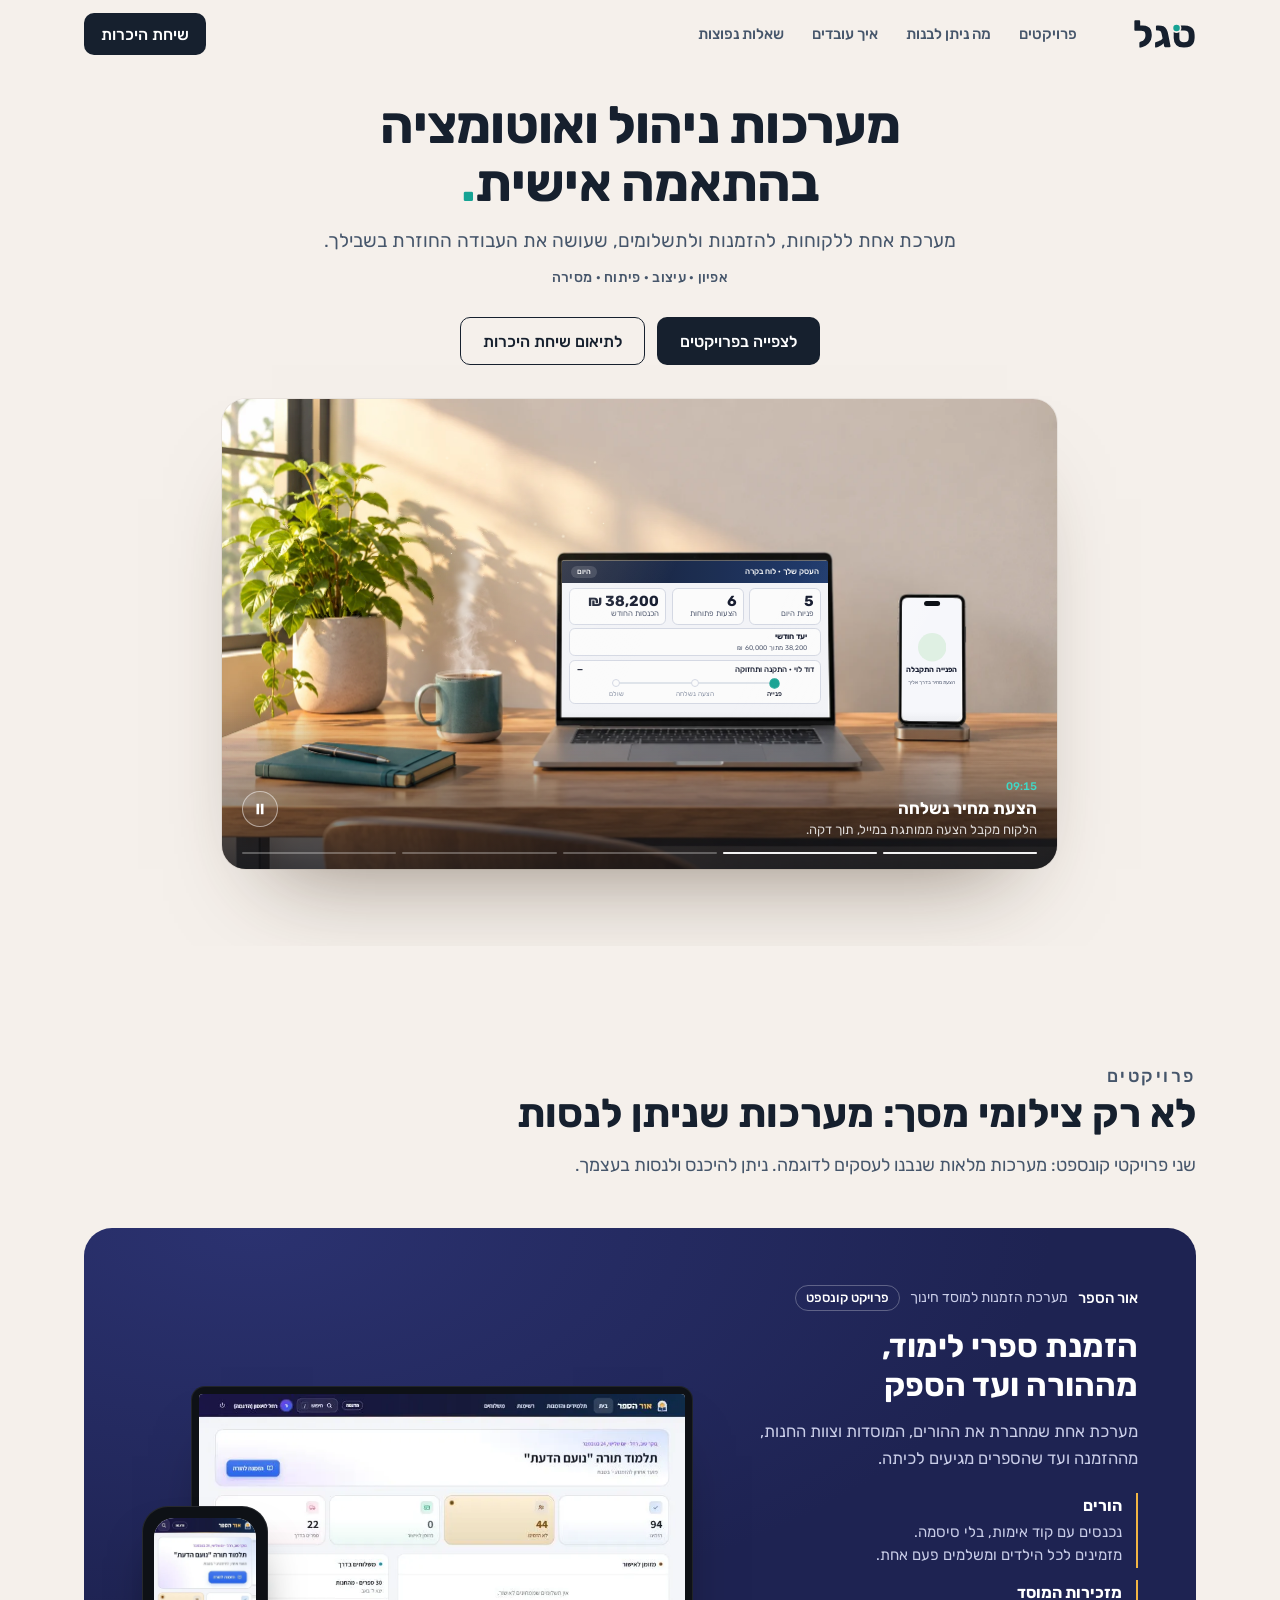
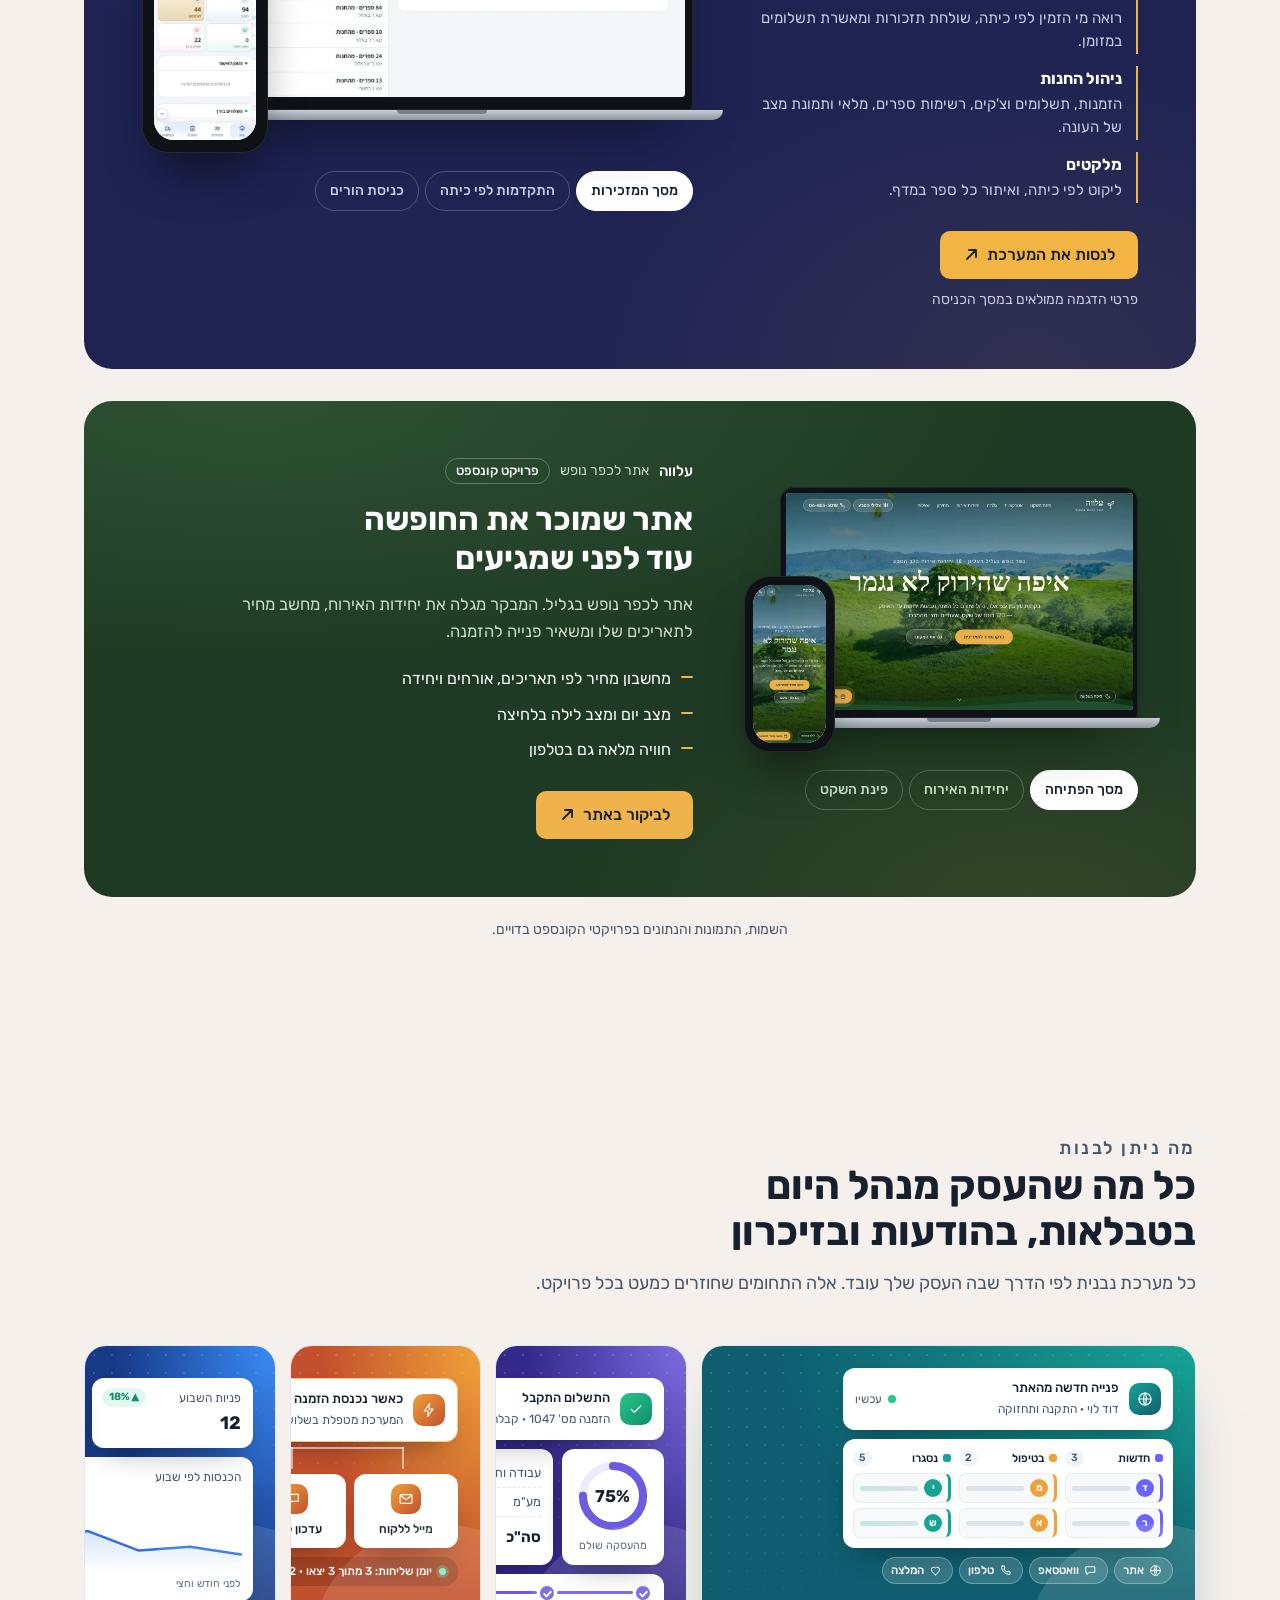
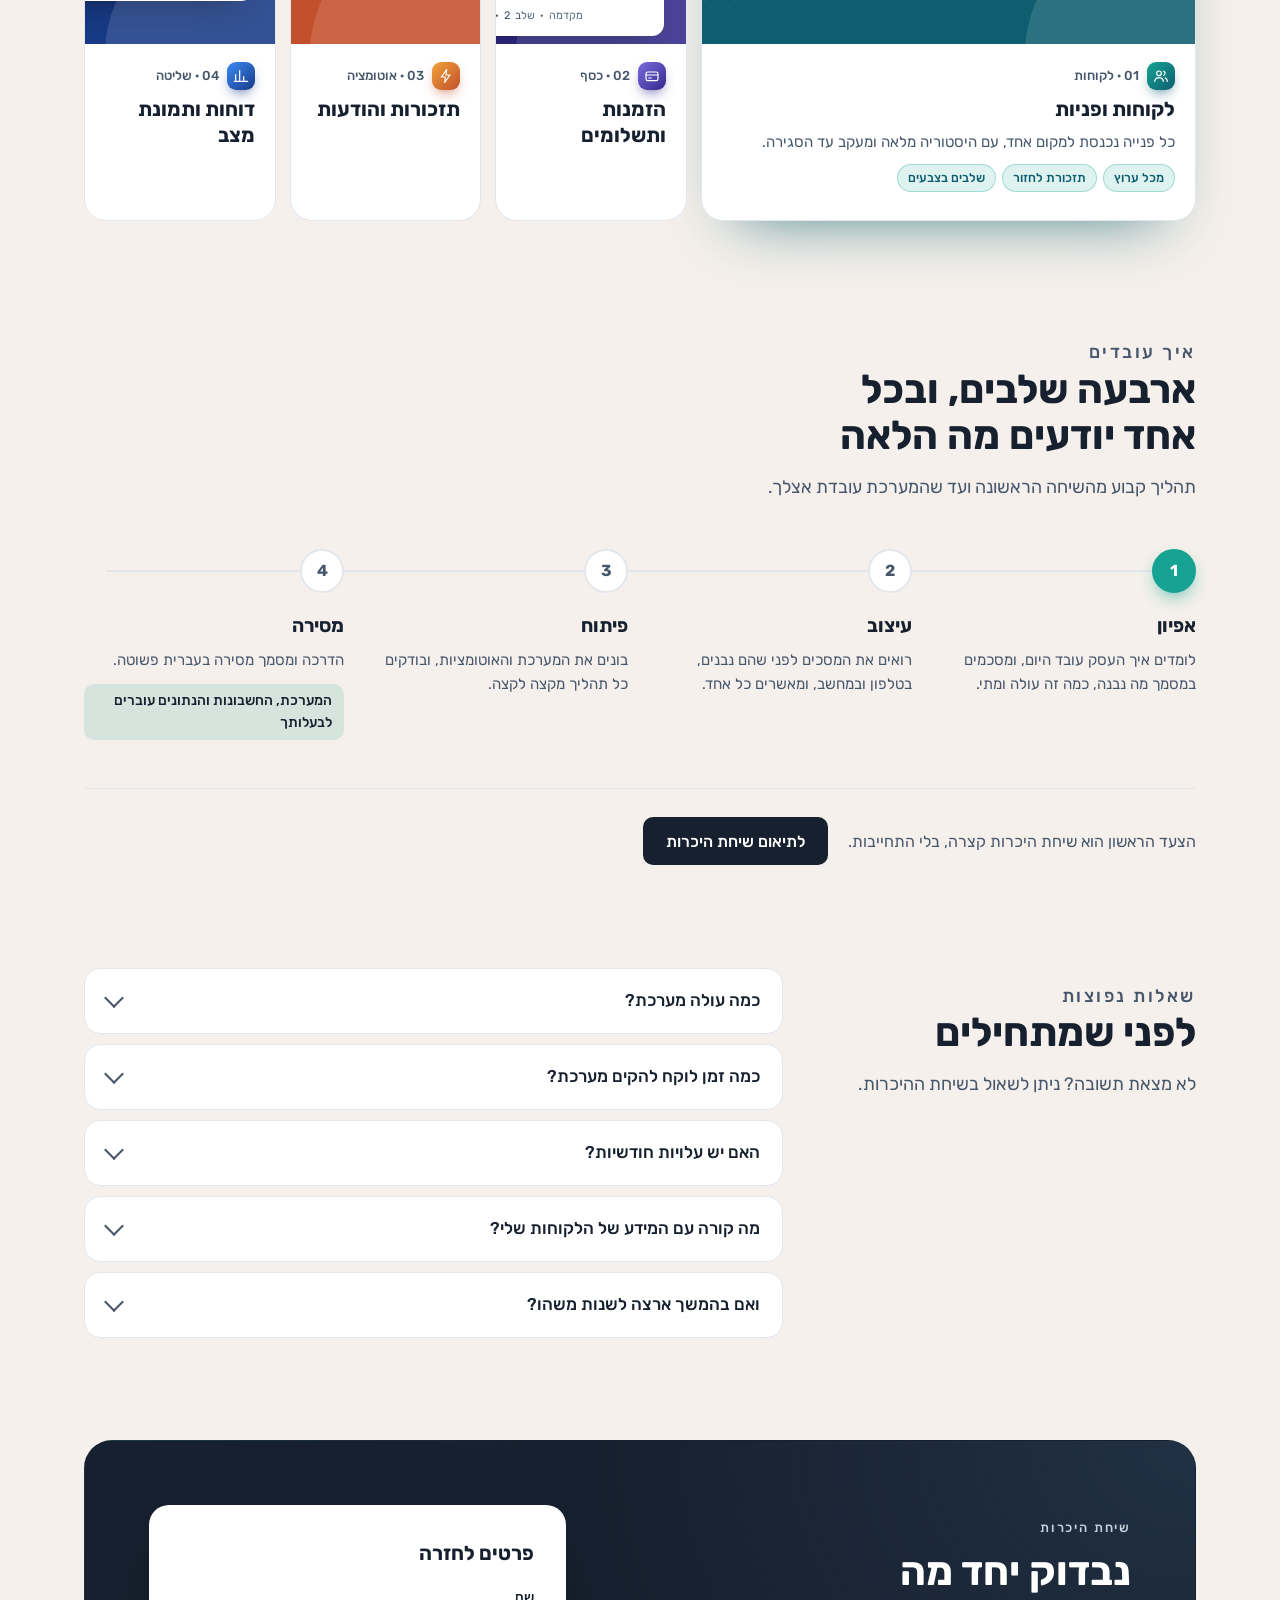
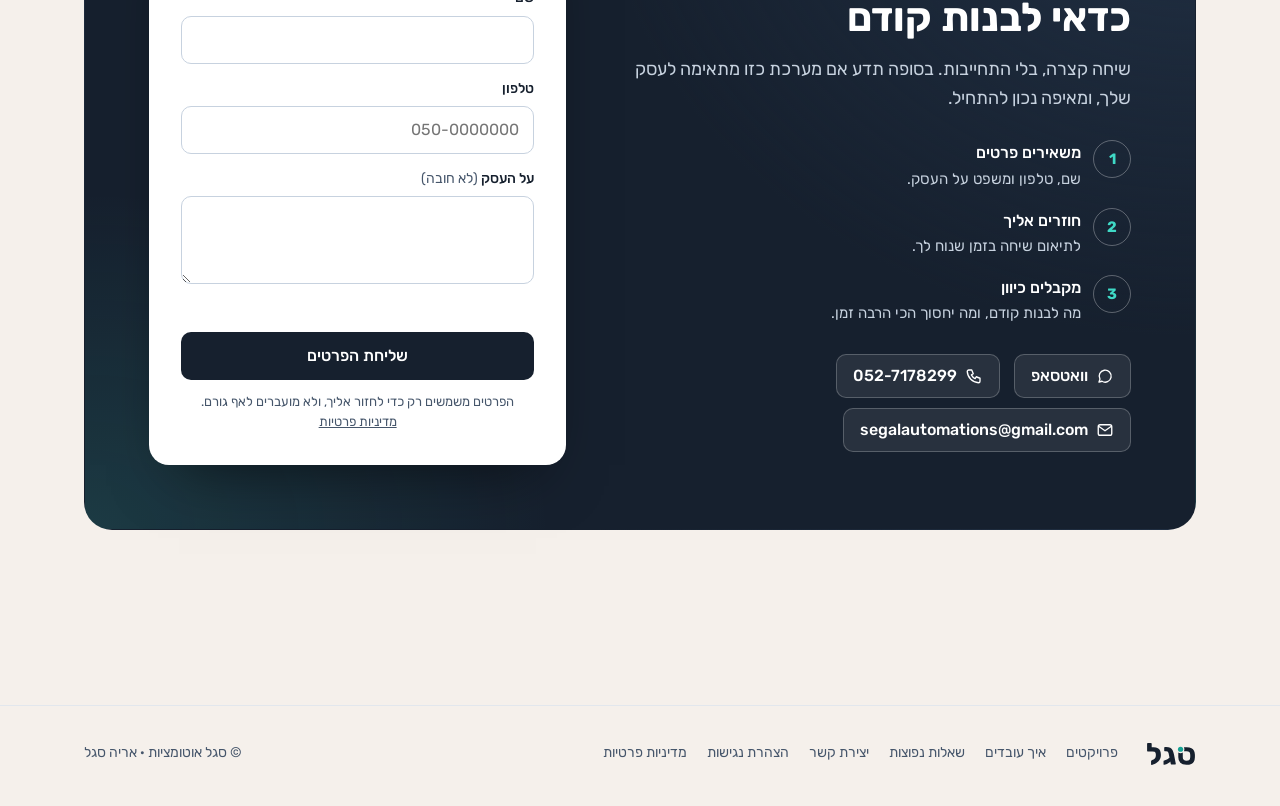
==== commit bc18085d: "תיקון: שמות מחלקות בכרטיסים התנגשו עם סצנת הלילה והדוח בפתיחה (log, ring) Co-Authored-By: Claude Opu" ====
--- a/site/index.html
+++ b/site/index.html
@@ -574,17 +574,17 @@
 .ap.on .kcol:nth-child(2) .kc{animation-delay:.12s}.ap.on .kcol:nth-child(3) .kc{animation-delay:.24s}
 /* תשלומים */
 .pay{display:grid;grid-template-columns:auto 1fr;gap:9px}
-.ring{flex-direction:column;justify-content:center;gap:4px;padding:10px 14px;white-space:normal;text-align:center;position:relative}
-.ring svg{width:74px;height:74px;transform:rotate(-90deg)}
-.ring circle{fill:none;stroke-width:7}
-.ring .tr{stroke:#ECEAFB}
-.ring .pr{stroke:#6C5CE0;stroke-linecap:round;stroke-dasharray:163.4;stroke-dashoffset:40.8}
-.ap.on .ring .pr{animation:ring 1.1s cubic-bezier(.2,.8,.2,1) .2s both}
+.vring{flex-direction:column;justify-content:center;gap:4px;padding:10px 14px;white-space:normal;text-align:center;position:relative}
+.vring svg{width:74px;height:74px;transform:rotate(-90deg)}
+.vring circle{fill:none;stroke-width:7}
+.vring .tr{stroke:#ECEAFB}
+.vring .pr{stroke:#6C5CE0;stroke-linecap:round;stroke-dasharray:163.4;stroke-dashoffset:40.8}
+.ap.on .vring .pr{animation:ring 1.1s cubic-bezier(.2,.8,.2,1) .2s both}
 @keyframes ring{from{stroke-dashoffset:163.4}}
-.ring span{position:absolute;top:10px;left:0;right:0;height:74px;display:grid;place-content:center;line-height:1.1}
-.ring .rc{position:static}
-.ring span b{font-size:17px;font-weight:700}
-.ring span small{font-size:9.5px}
+.vring span{position:absolute;top:10px;left:0;right:0;height:74px;display:grid;place-content:center;line-height:1.1}
+.vring .rc{position:static}
+.vring span b{font-size:17px;font-weight:700}
+.vring span small{font-size:9.5px}
 .pay .inv{padding:10px 12px}
 .pay .inv .tot{font-size:15px}
 /* תהליך אוטומטי */
@@ -622,7 +622,7 @@
 .srcs{display:flex;flex-wrap:wrap;gap:6px}
 .srcs span{display:inline-flex;align-items:center;gap:5px;font-size:11.5px;font-weight:500;color:#fff;background:rgba(255,255,255,.16);border:1px solid rgba(255,255,255,.28);border-radius:99px;padding:3px 10px 3px 8px;backdrop-filter:blur(4px)}
 .srcs svg{width:13px;height:13px;fill:none;stroke:#fff;stroke-width:1.8;stroke-linecap:round;stroke-linejoin:round}
-.ring .rc{font-size:11px;color:#46566B}
+.vring .rc{font-size:11px;color:#46566B}
 .ms{gap:0;padding:12px 14px;flex-wrap:wrap}
 .ms .d{flex:none;width:14px;height:14px;border-radius:50%;border:2px solid #CFCBF3;background:#fff;position:relative}
 .ms .d.ok{background:#6C5CE0;border-color:#6C5CE0}
@@ -632,8 +632,8 @@
 .ms small{flex-basis:100%;margin-top:7px;font-size:11px;text-align:center;word-spacing:2px}
 .ap.on .ms .d.ok{animation:tick .35s cubic-bezier(.3,1.6,.5,1) both}
 .ap.on .ms .d.ok:nth-of-type(2){animation-delay:.25s}.ap.on .ms .d.ok:nth-of-type(3){animation-delay:.5s}
-.log{display:flex;align-items:center;gap:7px;font-size:11.5px;font-weight:500;color:#fff;background:rgba(0,0,0,.16);border-radius:99px;padding:5px 12px;justify-self:start}
-.log i{width:7px;height:7px;border-radius:50%;background:#7CF0C3;box-shadow:0 0 0 3px rgba(124,240,195,.25)}
+.slog{display:flex;align-items:center;gap:7px;font-size:11.5px;font-weight:500;color:#fff;background:rgba(0,0,0,.16);border-radius:99px;padding:5px 12px;justify-self:start}
+.slog i{width:7px;height:7px;border-radius:50%;background:#7CF0C3;box-shadow:0 0 0 3px rgba(124,240,195,.25)}
 @media(max-width:420px){.srcs span:nth-child(4){display:none}.ms small{font-size:10px}}
 @media(max-width:900px){
   .acc{height:auto}
@@ -644,10 +644,10 @@
 @media(max-width:420px){
   .kb{gap:5px;padding:8px}.kc s{display:none}.kc{justify-content:center}
   .pay{grid-template-columns:1fr}.pay .inv{display:none}
-  .ring{flex-direction:row;justify-content:flex-start;gap:14px;text-align:start}
-  .ring svg{width:58px;height:58px}.ring span{top:10px;right:auto;left:auto;width:58px;height:58px;inset-inline-start:14px}.ring span b{font-size:14px}
+  .vring{flex-direction:row;justify-content:flex-start;gap:14px;text-align:start}
+  .vring svg{width:58px;height:58px}.vring span{top:10px;right:auto;left:auto;width:58px;height:58px;inset-inline-start:14px}.vring span b{font-size:14px}
 }
-@media(prefers-reduced-motion:reduce){.ap.on .kc,.ap.on .ring .pr,.ap.on .flow i::after,.ap.on .tick,.ap.on .chart .ln,.ap.on .chart .area,.ap.on .ping::after{animation:none}.tick{opacity:1;transform:none}.chart .area{opacity:1}.pts{transition:none}}
+@media(prefers-reduced-motion:reduce){.ap.on .kc,.ap.on .vring .pr,.ap.on .flow i::after,.ap.on .tick,.ap.on .chart .ln,.ap.on .chart .area,.ap.on .ping::after{animation:none}.tick{opacity:1;transform:none}.chart .area{opacity:1}.pts{transition:none}}
 
 /* ---------- איך עובדים: נקודות צבעוניות ---------- */
 .proc li:nth-child(1){--sc:#16A394}.proc li:nth-child(2){--sc:#7C6BE0}.proc li:nth-child(3){--sc:#F0A23A}.proc li:nth-child(4){--sc:#3B8BF6}
@@ -861,7 +861,7 @@
         <div class="ap-art" aria-hidden="true"><div class="vg">
           <div class="vc toast"><span class="ic ok"><svg viewBox="0 0 24 24"><path d="M5 12.5l4.5 4.5L19 7.5"/></svg></span><span><b>התשלום התקבל</b><br><small>הזמנה מס' 1047 · קבלה נשלחה</small></span><span class="amt">1,200 ₪</span></div>
           <div class="pay">
-            <div class="vc ring"><svg viewBox="0 0 64 64"><circle cx="32" cy="32" r="26" class="tr"/><circle cx="32" cy="32" r="26" class="pr"/></svg><span><b>75%</b></span><small class="rc">מהעסקה שולם</small></div>
+            <div class="vc vring"><svg viewBox="0 0 64 64"><circle cx="32" cy="32" r="26" class="tr"/><circle cx="32" cy="32" r="26" class="pr"/></svg><span><b>75%</b></span><small class="rc">מהעסקה שולם</small></div>
             <div class="vc inv"><div class="row"><span>עבודה וחומרים</span><span>4,068 ₪</span></div><div class="row"><span>מע"מ</span><span>732 ₪</span></div><div class="tot"><span>סה"כ</span><span>4,800 ₪</span></div></div>
           </div>
           <div class="vc ms"><span class="d ok"></span><i></i><span class="d ok"></span><i></i><span class="d ok"></span><i class="g"></i><span class="d"></span><small>מקדמה · שלב 2 · שלב 3 · מסירה</small></div>
@@ -877,7 +877,7 @@
             <div class="vc nd"><span class="ic"><svg viewBox="0 0 24 24"><path d="M4 5h16v10.5H9.5L5 19.5V15.5H4z"/></svg></span><b>עדכון לצוות</b><span class="tick"></span></div>
             <div class="vc nd"><span class="ic"><svg viewBox="0 0 24 24"><path d="M2.5 6.5h11v9.5h-11zM13.5 10h4l3 3.2v2.8h-7z"/><circle cx="6.5" cy="17.5" r="1.8"/><circle cx="17" cy="17.5" r="1.8"/></svg></span><b>הזמנה לספק</b><span class="tick"></span></div>
           </div>
-          <div class="log"><i></i>יומן שליחות: 3 מתוך 3 יצאו · 08:02</div>
+          <div class="slog"><i></i>יומן שליחות: 3 מתוך 3 יצאו · 08:02</div>
         </div></div>
         <div class="ap-txt"><span class="ap-tag"><span class="ti"><svg viewBox="0 0 24 24"><path d="M13 2.5L5 13.5h6l-1 8 8-11h-6z"/></svg></span>03 · אוטומציה</span><h3>תזכורות והודעות</h3><p>מיילים והודעות שיוצאים בזמן הנכון, ללקוחות, לצוות ולספקים.</p><ul class="pts"><li>בזמן הנכון</li><li>בלי לשכוח</li><li>יומן שליחות</li></ul></div>
       </li>
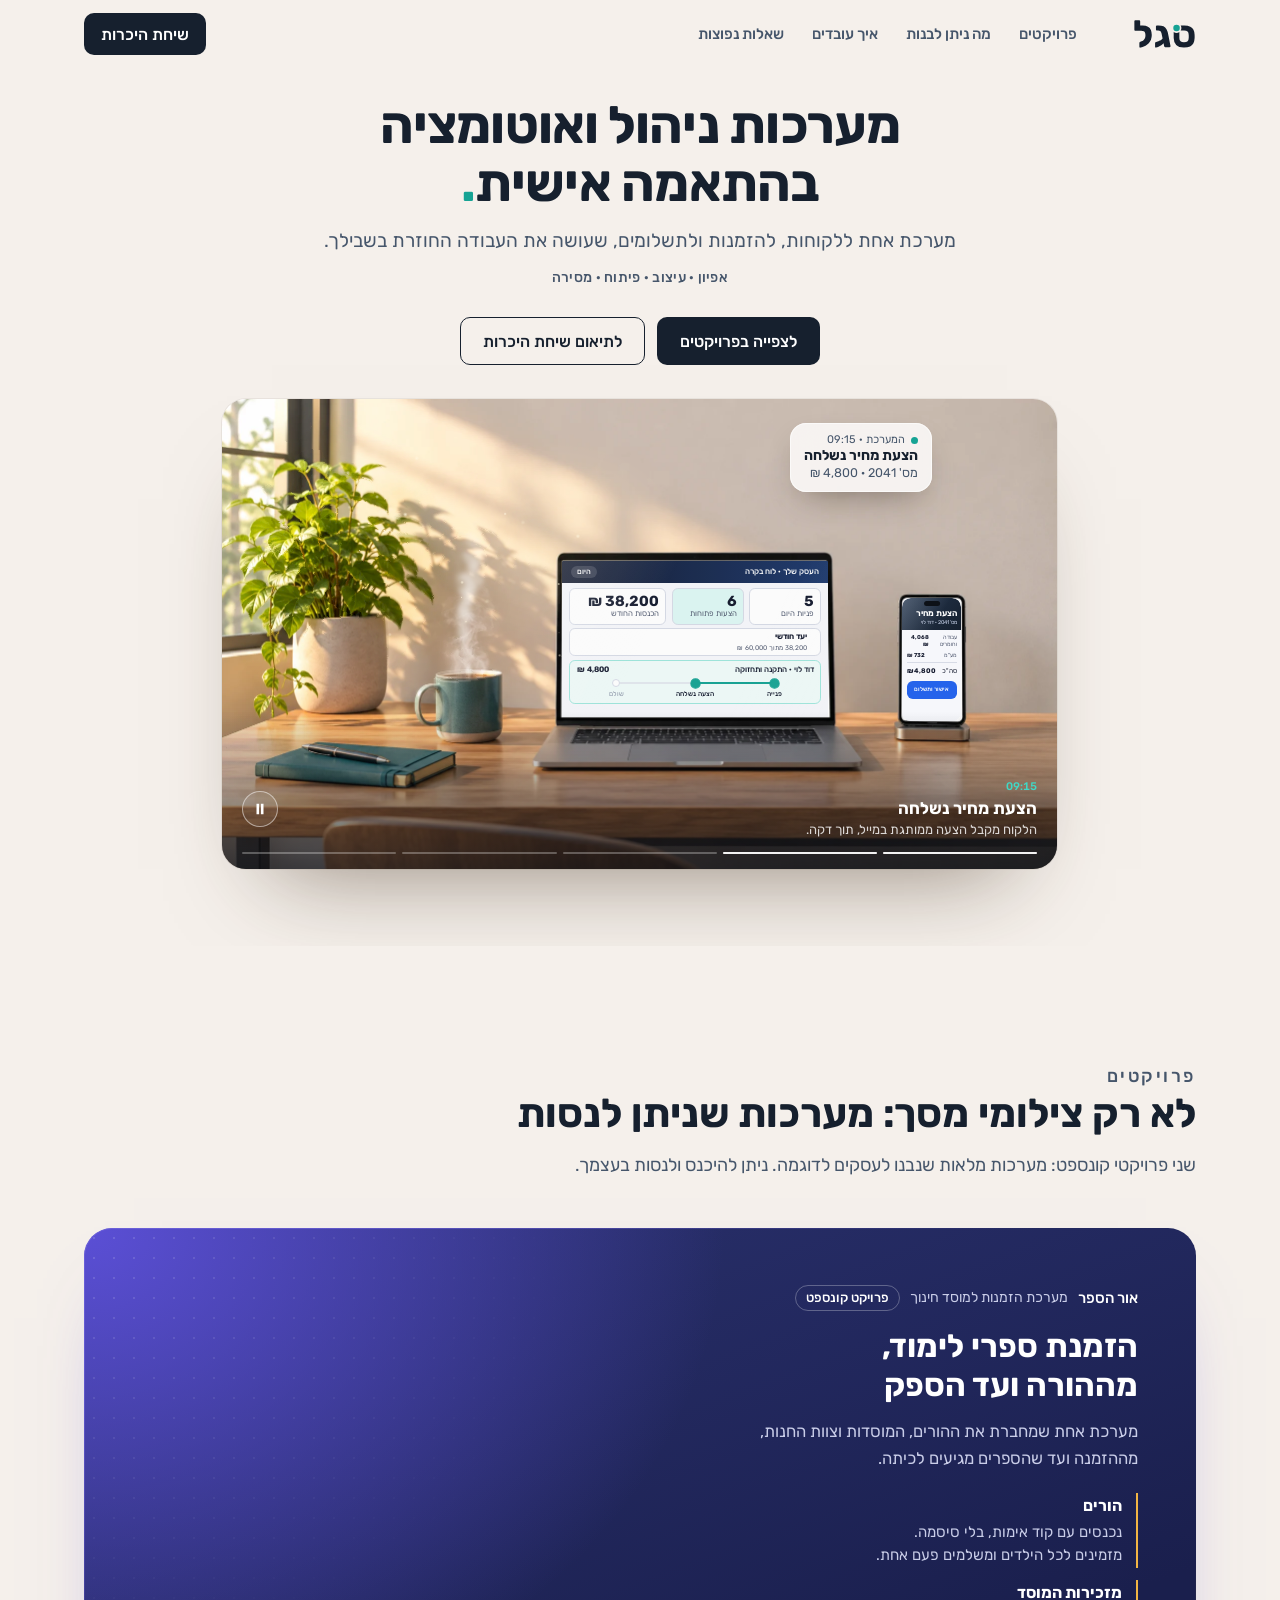
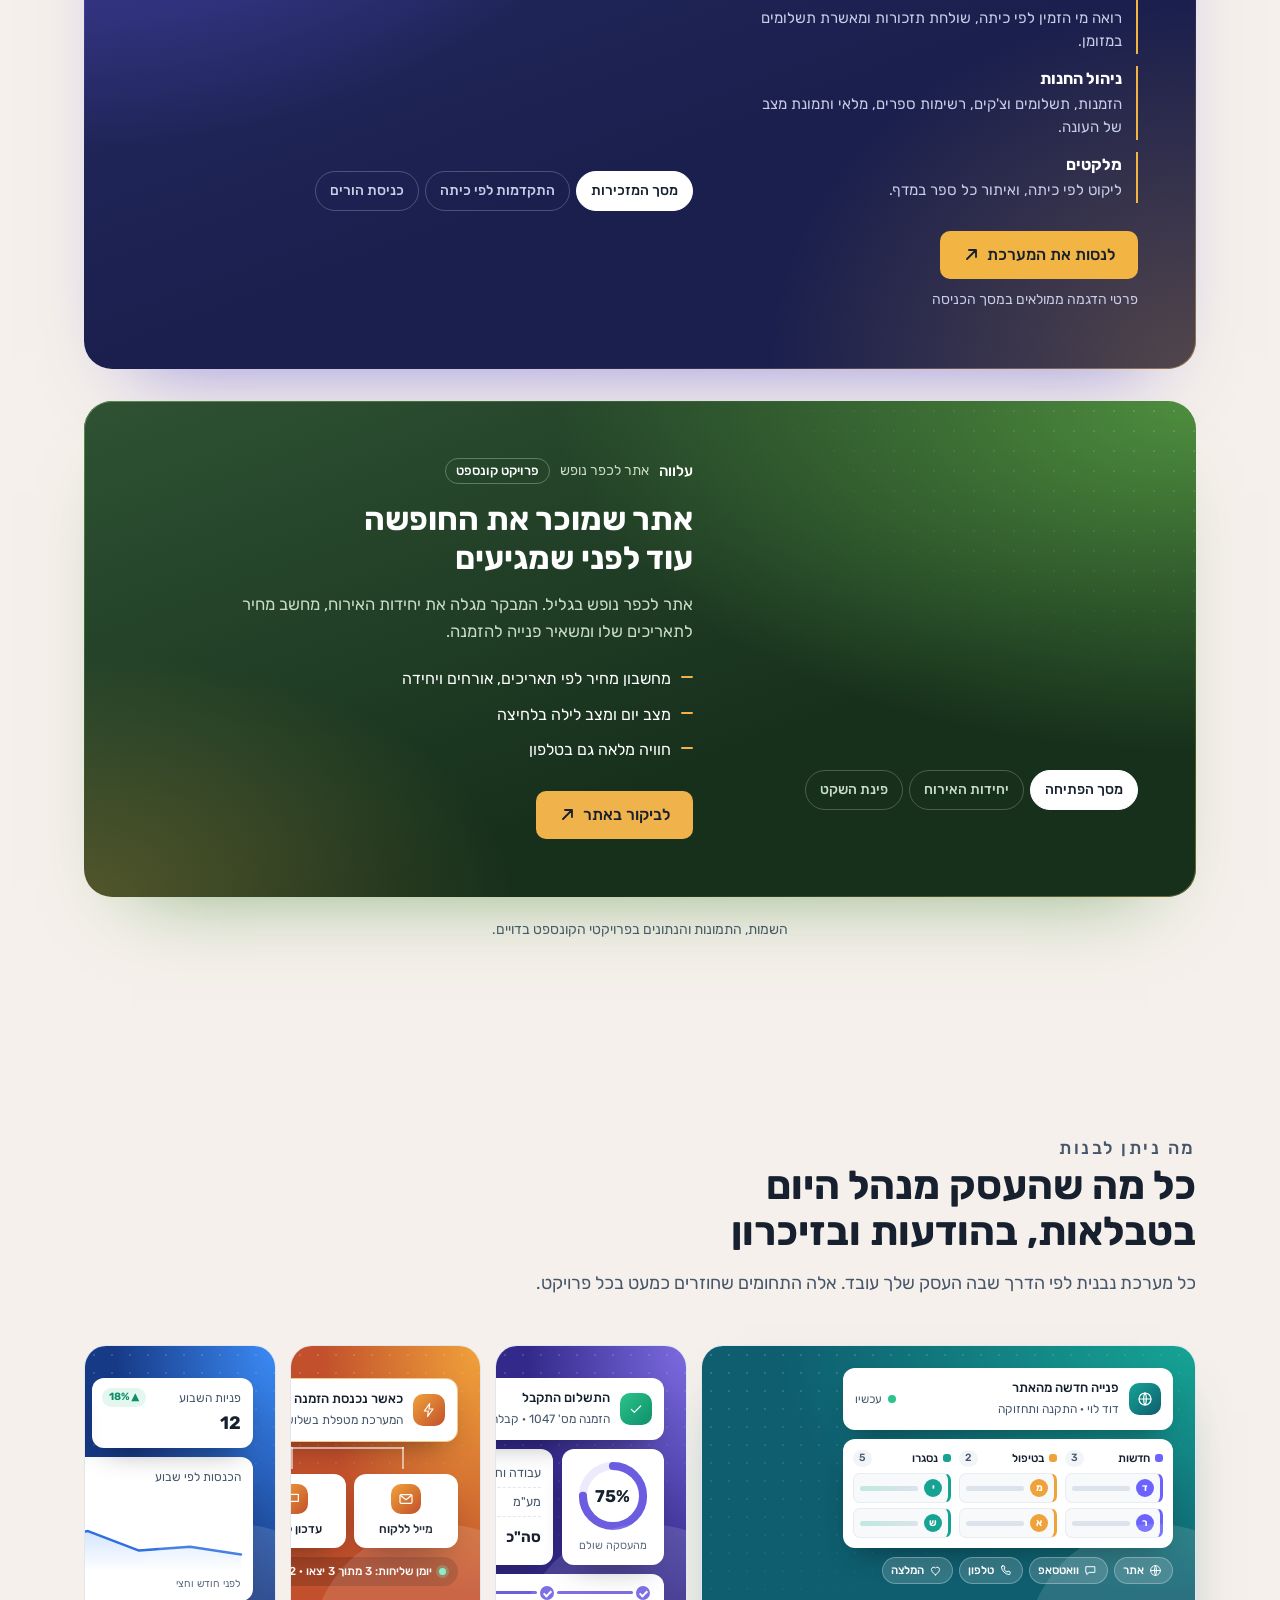
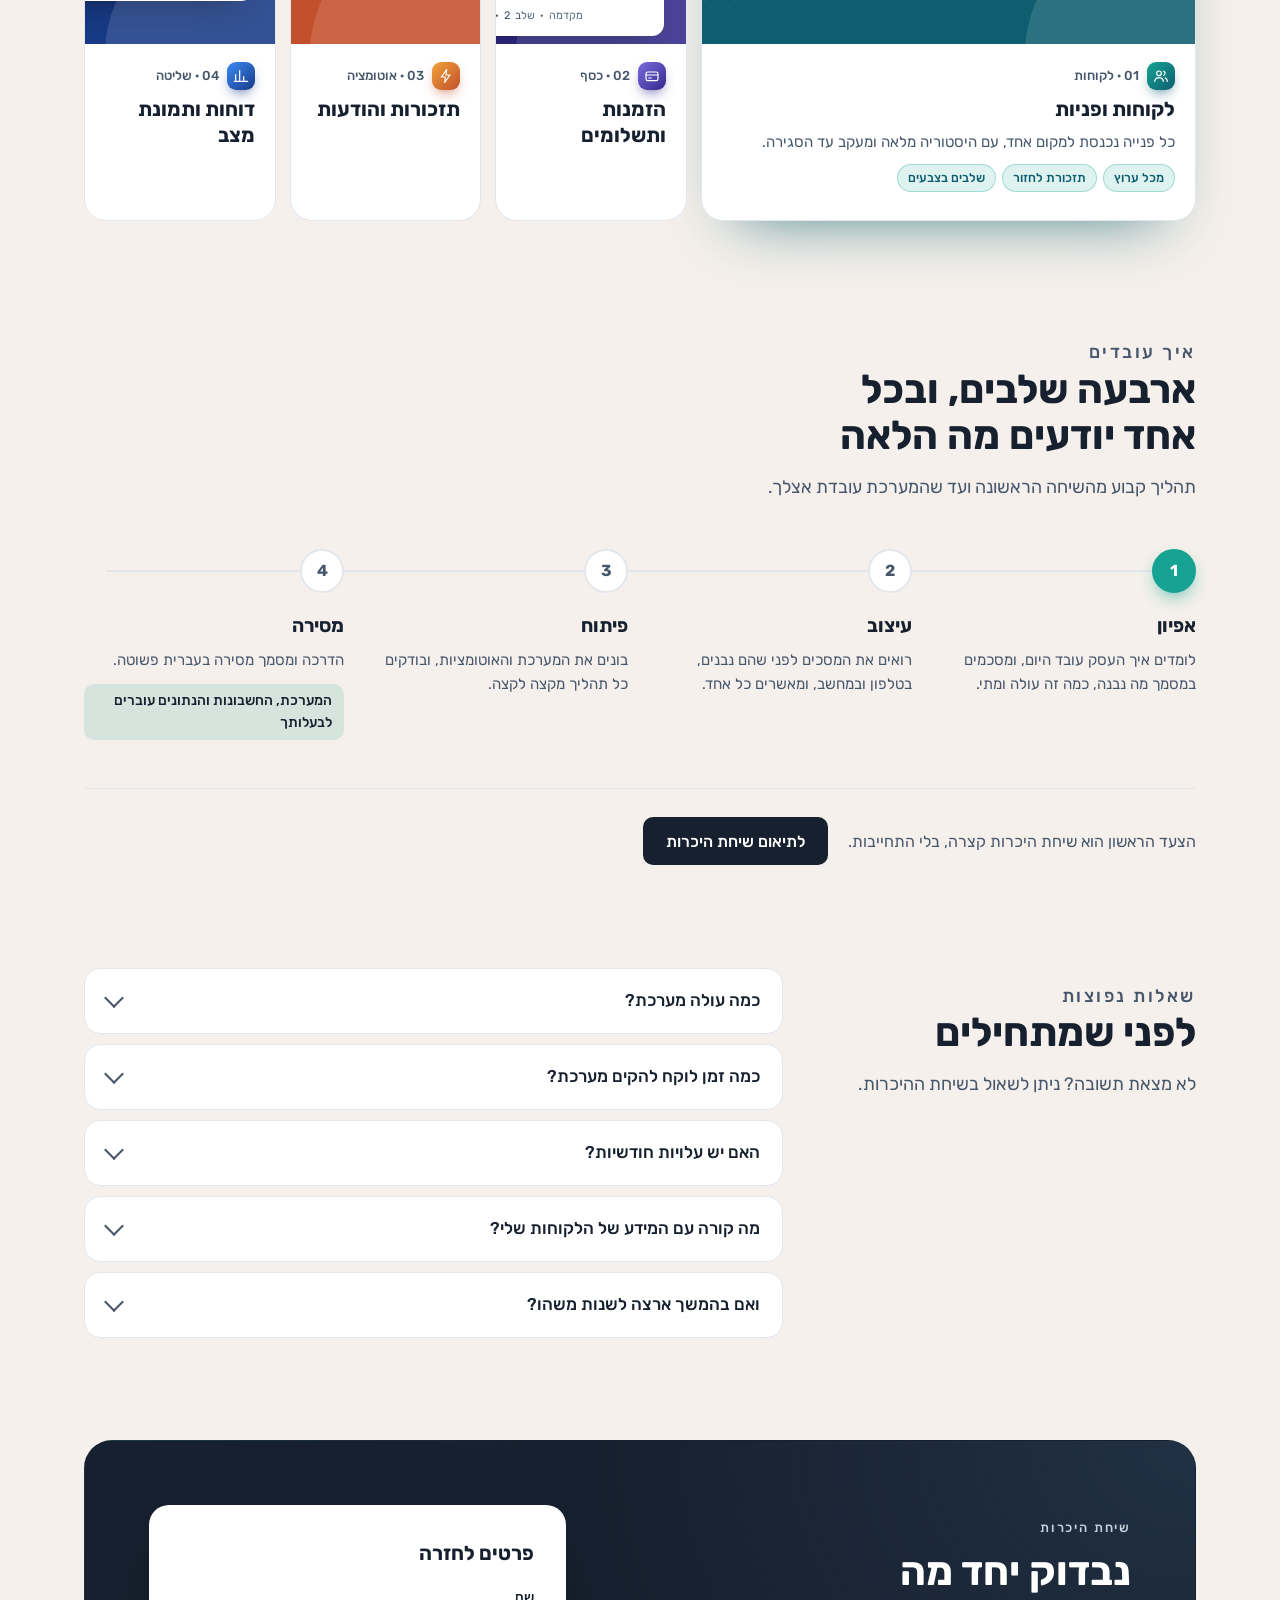
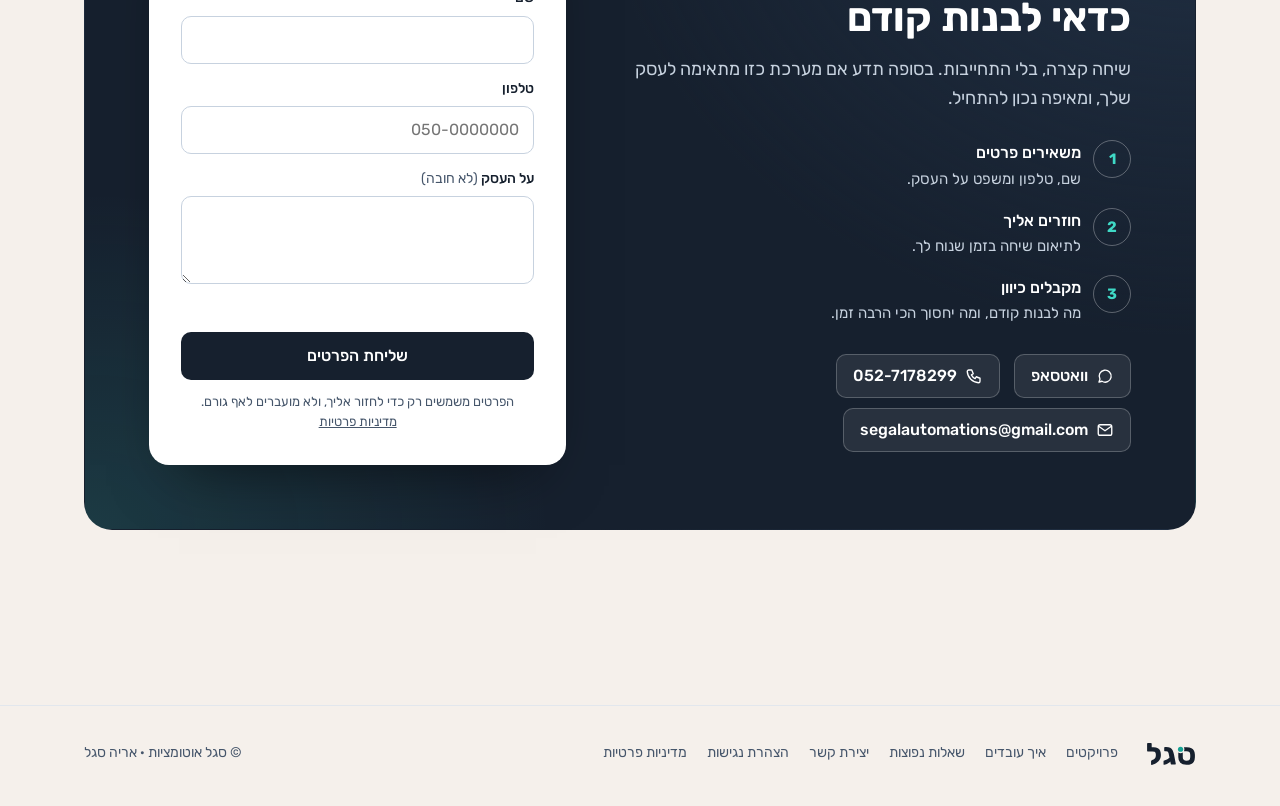
==== commit 8043e305: "גרדיאנט בתיבות הפרויקטים בצבעי כל פרויקט (סגול לאור הספר, ירוק לעלווה), עם זוהר זהב ומסגרת עדינה Co-" ====
--- a/site/index.html
+++ b/site/index.html
@@ -297,15 +297,23 @@
 .whead h2{margin:0;font-size:clamp(28px,3.4vw,40px);line-height:1.15;font-weight:700;text-wrap:balance}
 .whead p{text-wrap:pretty;margin:14px 0 0;font-size:clamp(16px,1.4vw,18px);color:var(--muted)}
 
-.case{--pc:#1E2352;--pc2:#2B3270;--pa:#F2B544;--pink:#FFFFFF;--pmut:#C9CDE8;
+.case{--pc:#1A1F4D;--pc2:#2B3270;--pg:#5B4FD6;--pa:#F2B544;--pink:#FFFFFF;--pmut:#C9CDE8;
   position:relative;display:grid;grid-template-columns:minmax(0,5fr) minmax(0,7fr);gap:clamp(24px,4vw,64px);align-items:center;
   padding:clamp(24px,4.5vw,64px);border-radius:28px;color:var(--pink);overflow:hidden;isolation:isolate;
-  background:radial-gradient(120% 90% at 15% 0%,var(--pc2) 0%,transparent 60%),var(--pc)}
+  --gx:0%;background:
+    radial-gradient(90% 110% at var(--gx) 0%,var(--pg) 0%,transparent 64%),
+    radial-gradient(55% 70% at calc(100% - var(--gx)) 100%,color-mix(in srgb,var(--pa) 26%,transparent),transparent 70%),
+    linear-gradient(160deg,var(--pc2),var(--pc) 65%)}
 .case+.case{margin-top:clamp(20px,3vw,32px)}
-.case.alva{--pc:#1F3A24;--pc2:#2E5233;--pa:#F0B24A;--pmut:#CBDCC6}
+.case.alva{--pc:#17301C;--pc2:#2E5233;--pg:#4E8E3E;--gx:100%;--pa:#F0B24A;--pmut:#CBDCC6}
 .case.flip .ctext{order:2}
-.case::after{content:"";position:absolute;inset:0;z-index:-1;pointer-events:none;opacity:.5;
-  background:radial-gradient(60% 60% at 85% 100%,color-mix(in srgb,var(--pa) 18%,transparent),transparent 70%)}
+.case::after{content:"";position:absolute;inset:0;z-index:-1;pointer-events:none;opacity:.16;
+  background-image:radial-gradient(rgba(255,255,255,.9) 1px,transparent 1.2px);background-size:20px 20px;
+  mask:radial-gradient(60% 80% at var(--gx) 0%,#000,transparent 75%)}
+.case::before{content:"";position:absolute;inset:0;border-radius:inherit;padding:1px;pointer-events:none;
+  background:linear-gradient(150deg,color-mix(in srgb,var(--pg) 70%,#fff 10%),transparent 40%,transparent 70%,color-mix(in srgb,var(--pa) 45%,transparent));
+  mask:linear-gradient(#000 0 0) content-box exclude,linear-gradient(#000 0 0)}
+.case{box-shadow:0 40px 80px -50px color-mix(in srgb,var(--pg) 70%,transparent)}
 .ctag{display:flex;flex-wrap:wrap;align-items:center;gap:10px;font-size:14px;color:var(--pmut)}
 .ctag b{color:var(--pink);font-weight:500;font-size:15px}
 .pill{display:inline-flex;align-items:center;min-height:26px;padding:0 10px;border-radius:999px;font-size:13px;font-weight:500;color:var(--pink);border:1px solid rgba(255,255,255,.28)}
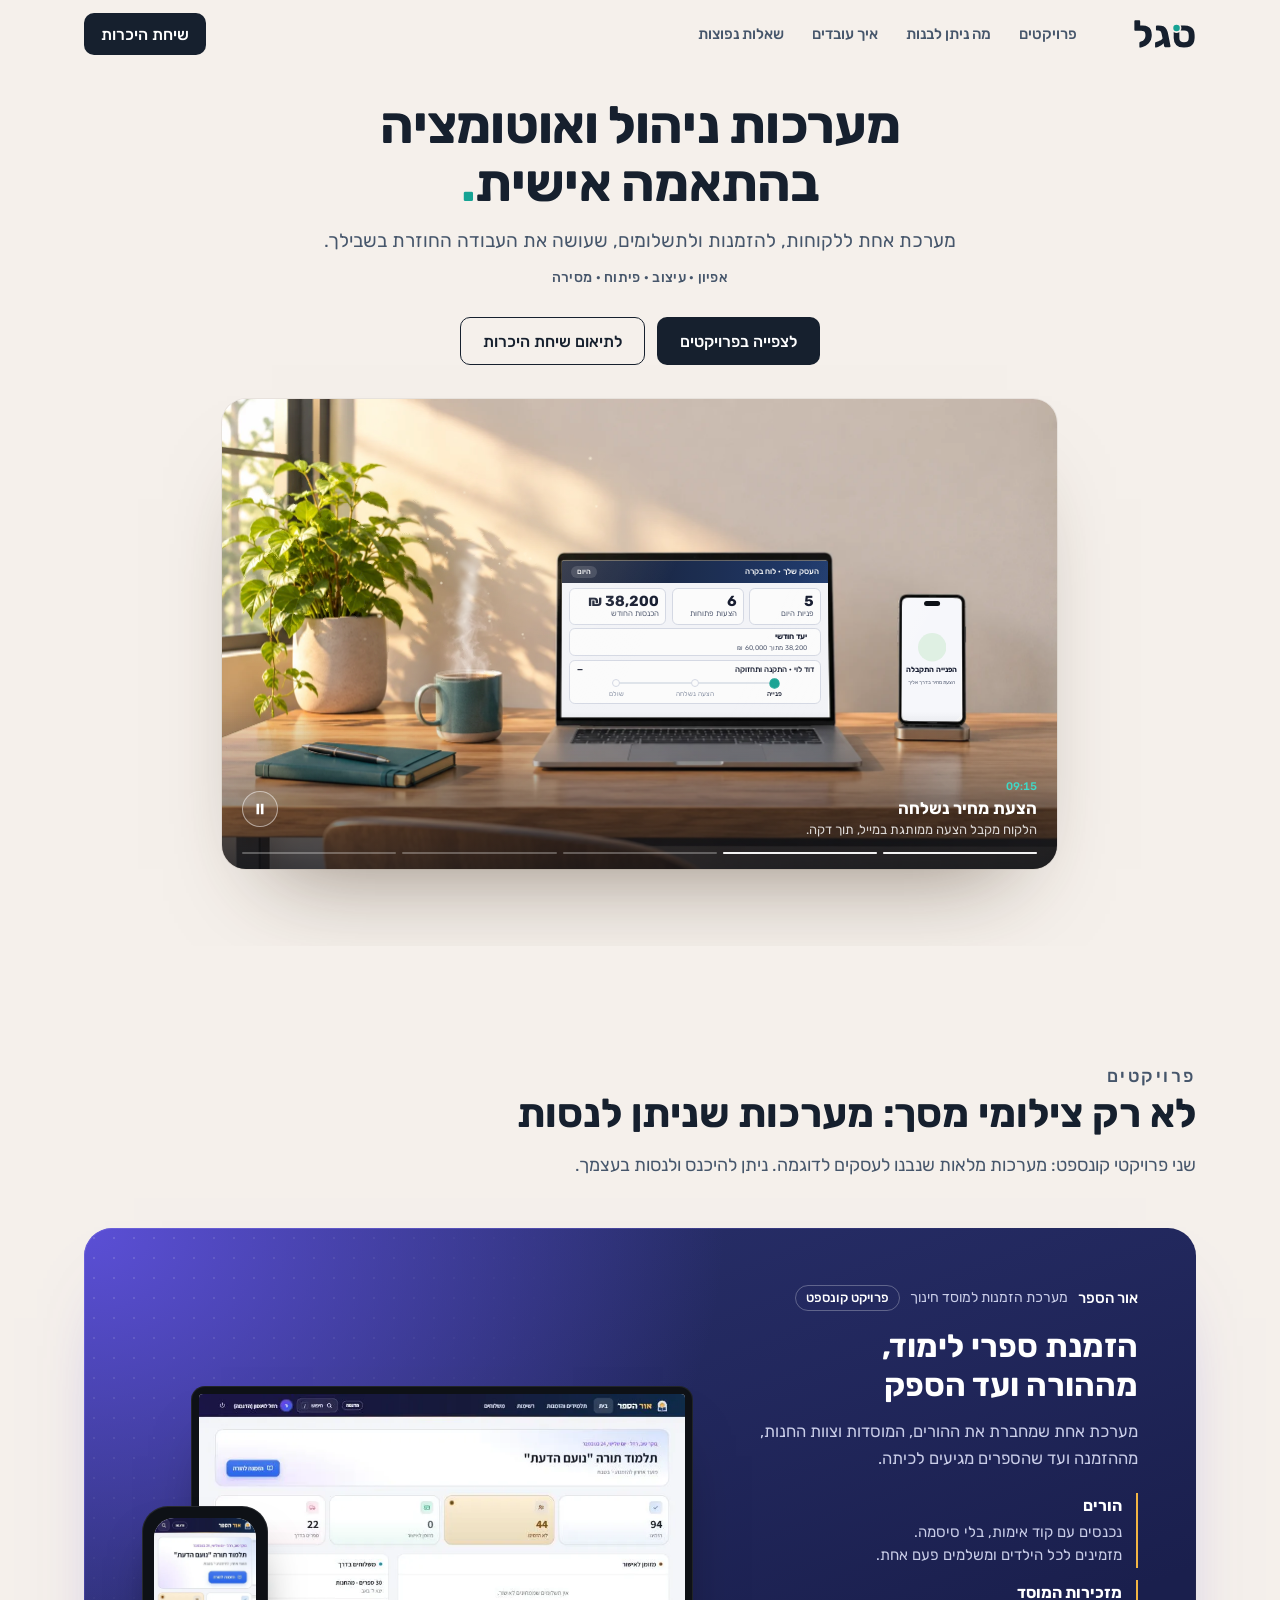
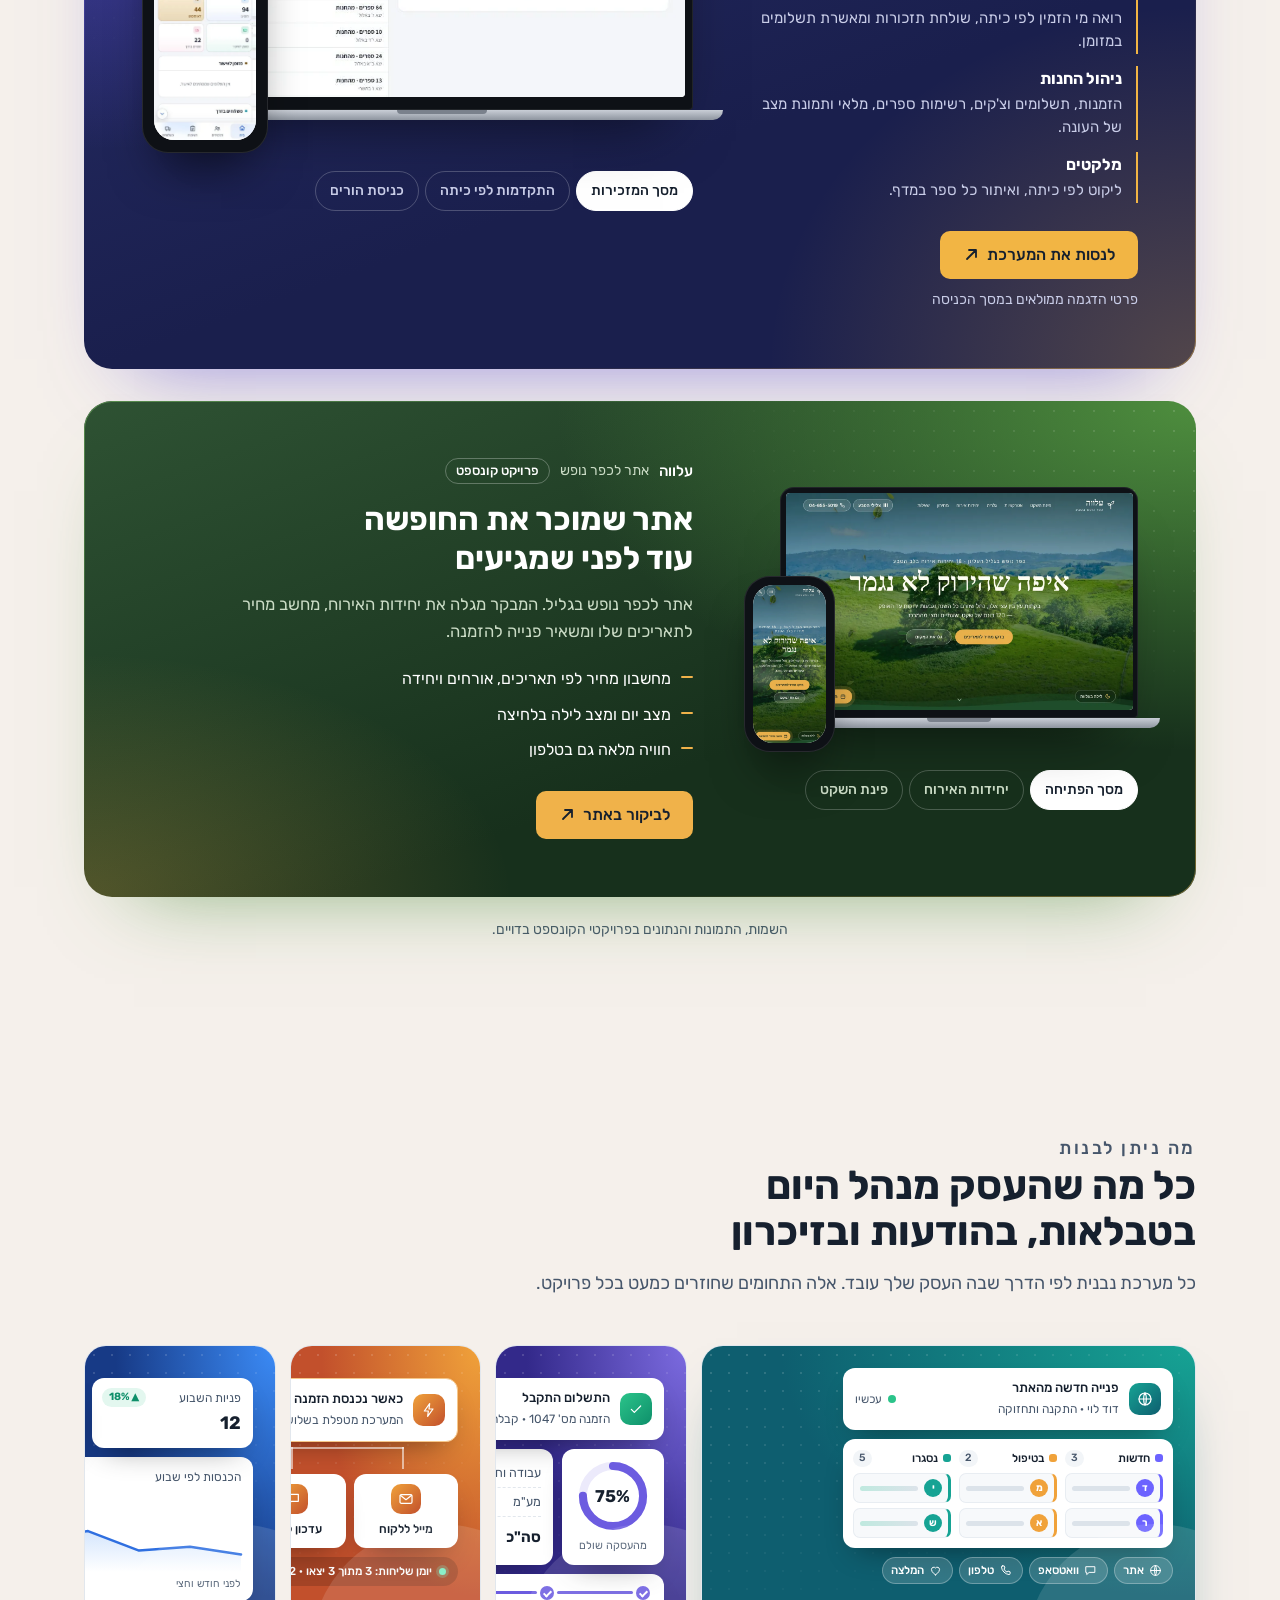
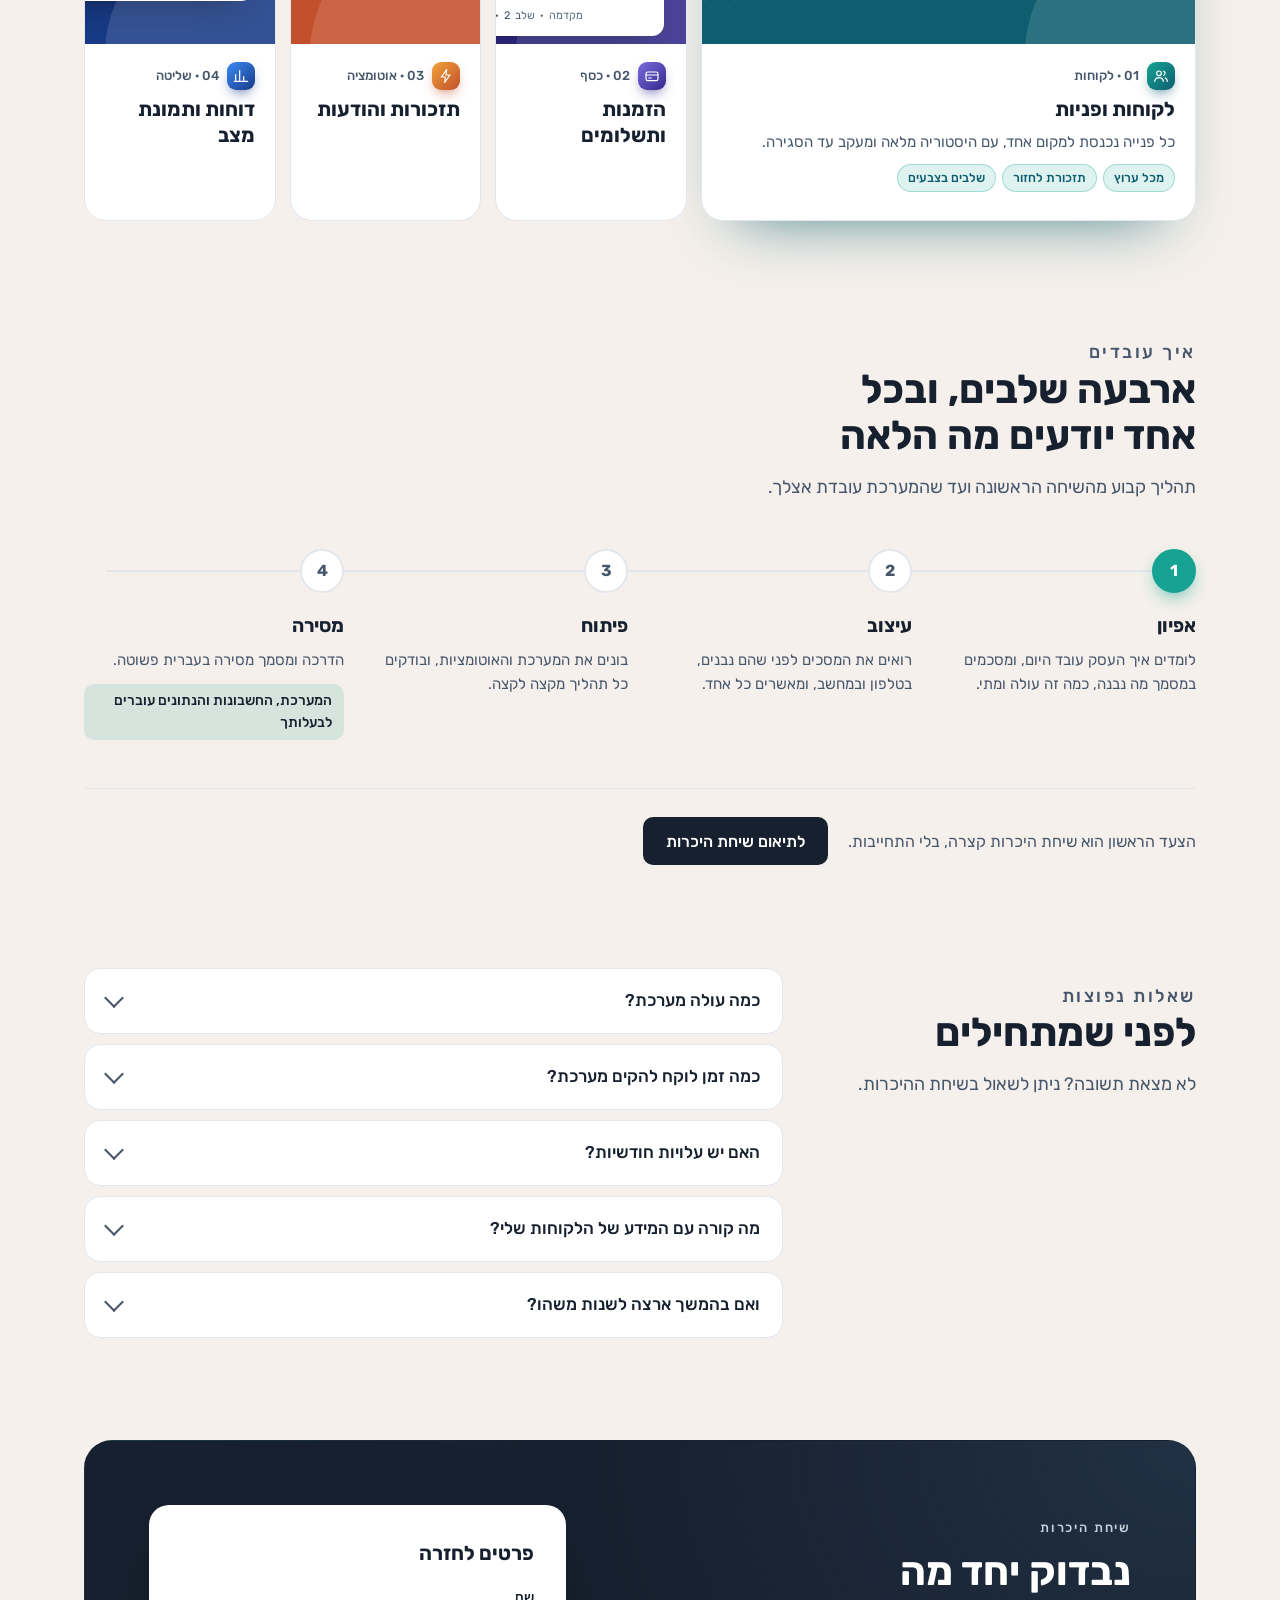
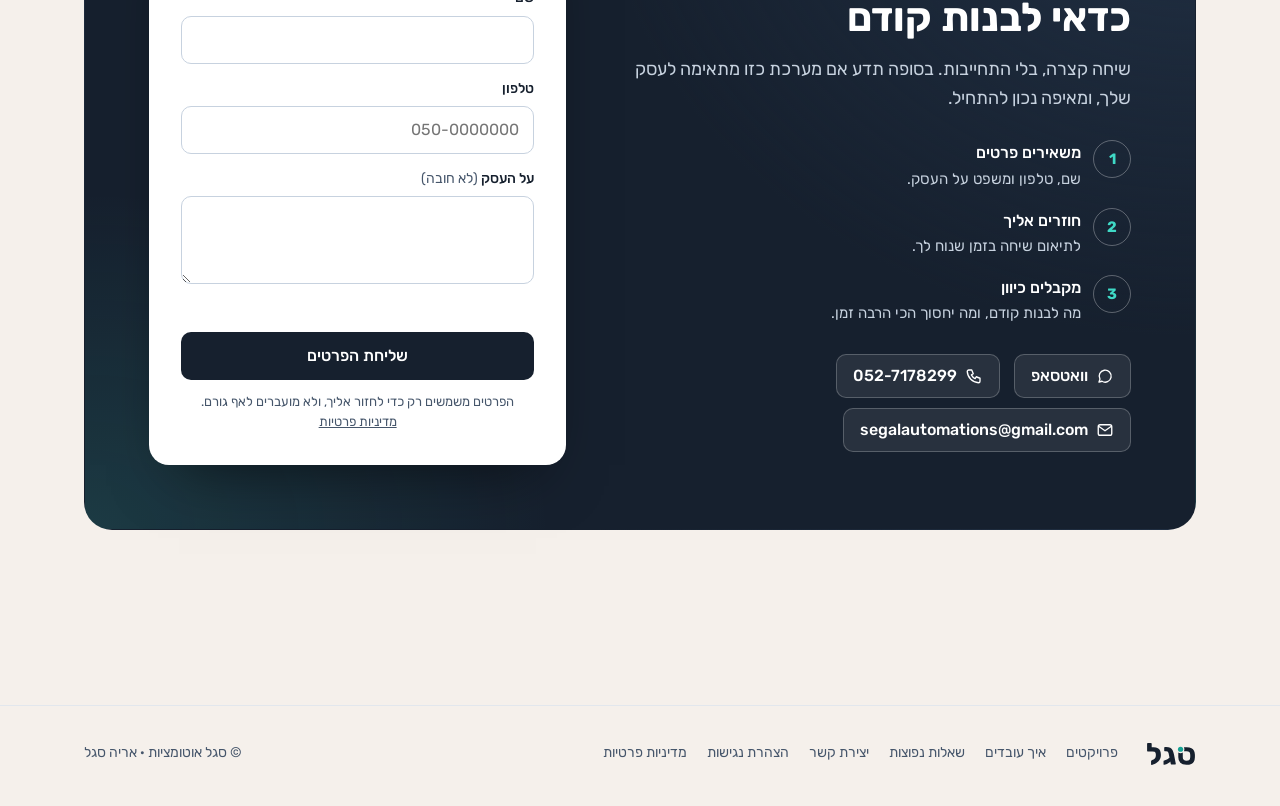
==== commit b82172ea: "ריענון הדף מחזיר לראש הדף (ולא למקום הקודם או לחלק מהכתובת); קישור ישיר לחלק בדף עדיין עובד Co-Autho" ====
--- a/site/index.html
+++ b/site/index.html
@@ -984,12 +984,13 @@
 <div class="dock" id="dock"><a class="btn pri" href="#contact">לתיאום שיחת היכרות</a></div>
 
 
-<script src="js/index-1.js?v=936c60bd"></script>
-
-<script src="js/index-2.js?v=ec7e2430"></script>
-
-<script src="js/index-3.js?v=f49cb3b0"></script>
-
-<script src="js/index-4.js?v=dae76707"></script>
-<script src="js/index-5.js?v=9634134d"></script></body>
+<script src="js/index-1.js?v=f2a3a092"></script>
+<script src="js/index-2.js?v=936c60bd"></script>
+
+<script src="js/index-3.js?v=ec7e2430"></script>
+
+<script src="js/index-4.js?v=f49cb3b0"></script>
+
+<script src="js/index-5.js?v=dae76707"></script>
+<script src="js/index-6.js?v=9634134d"></script></body>
 </html>
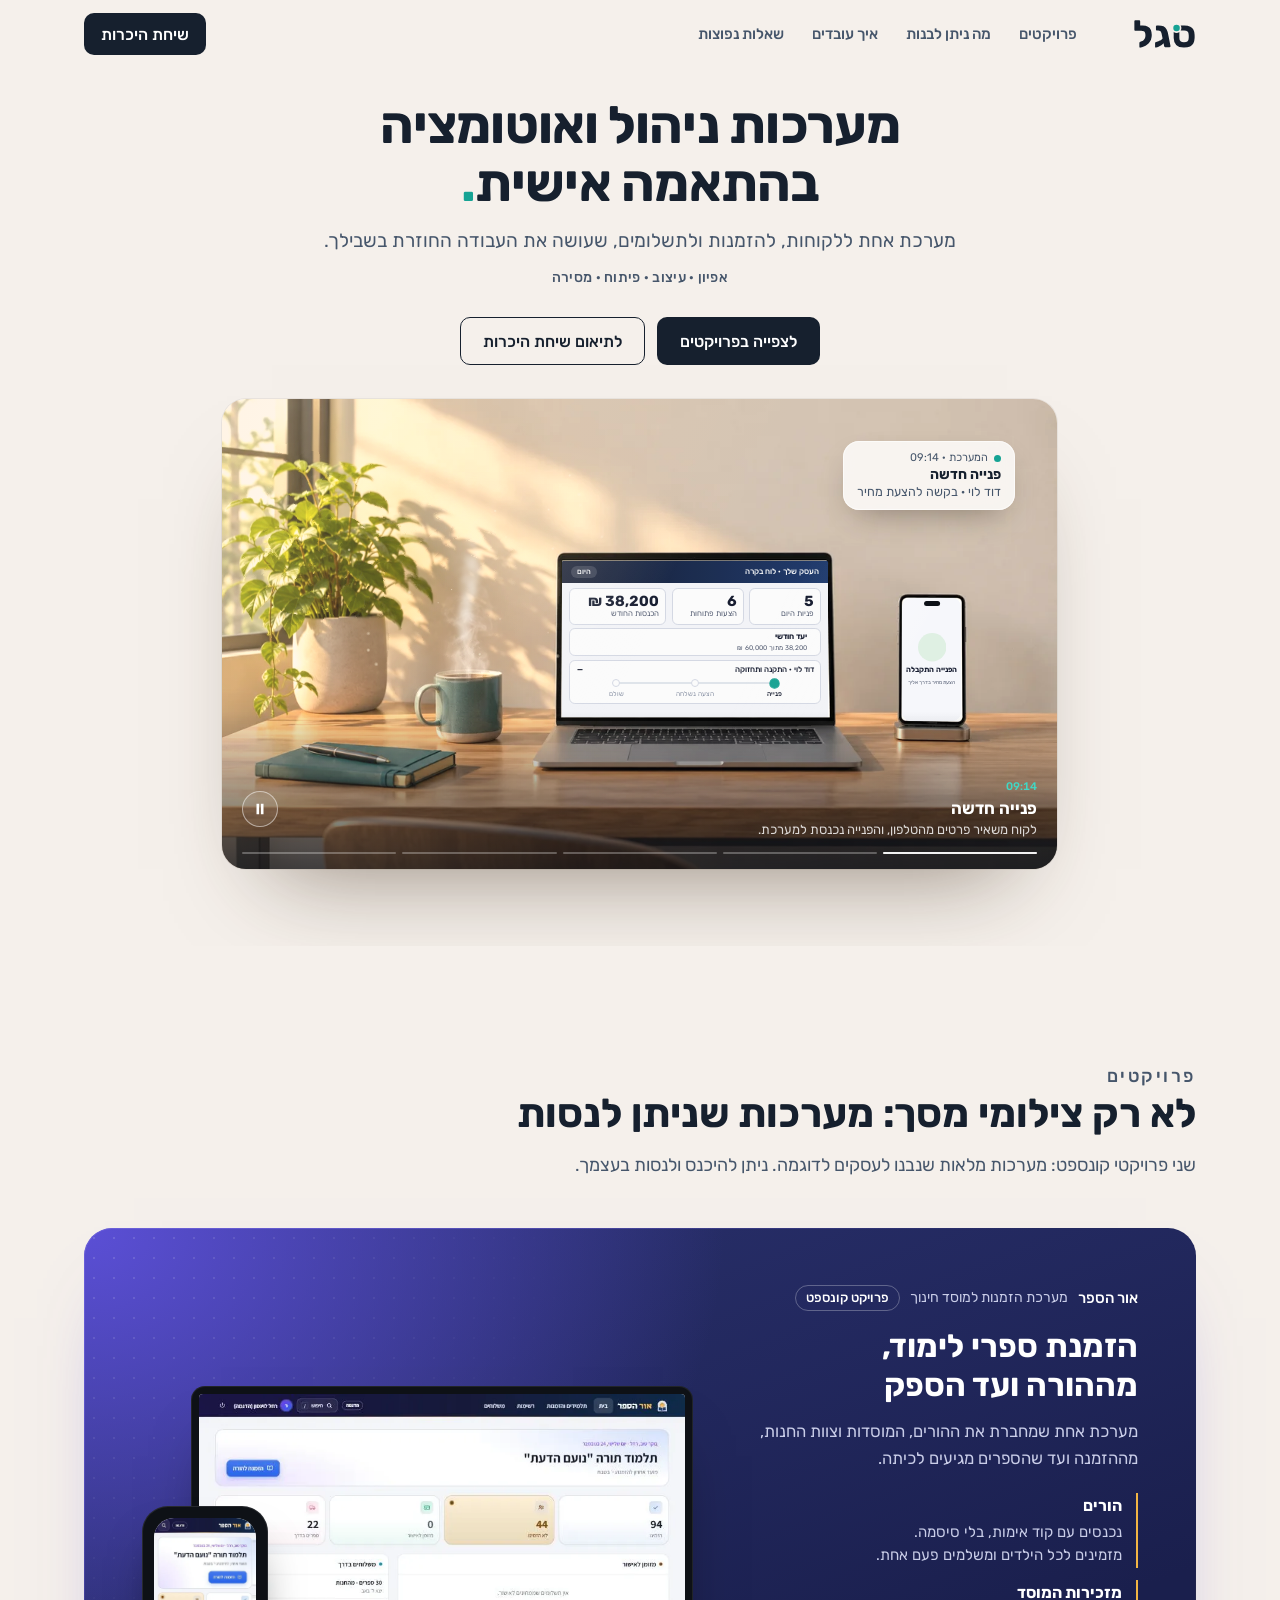
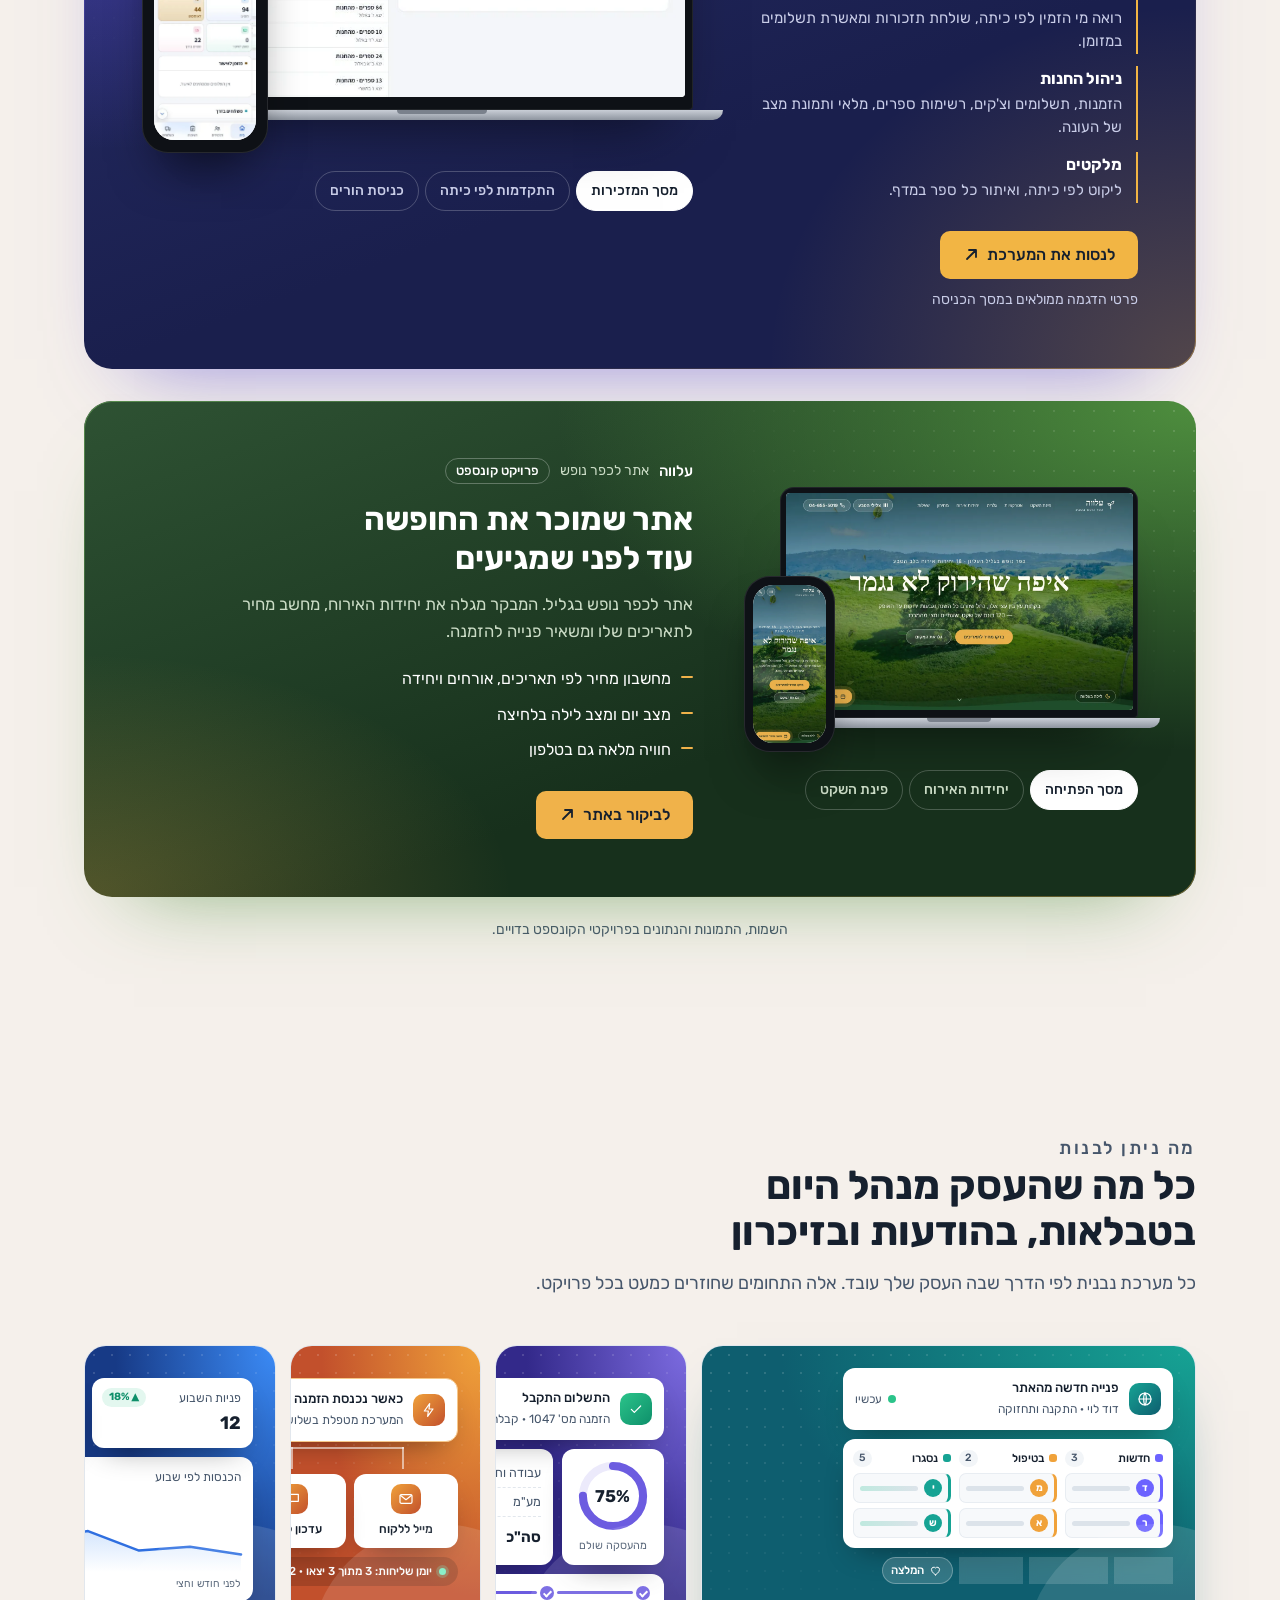
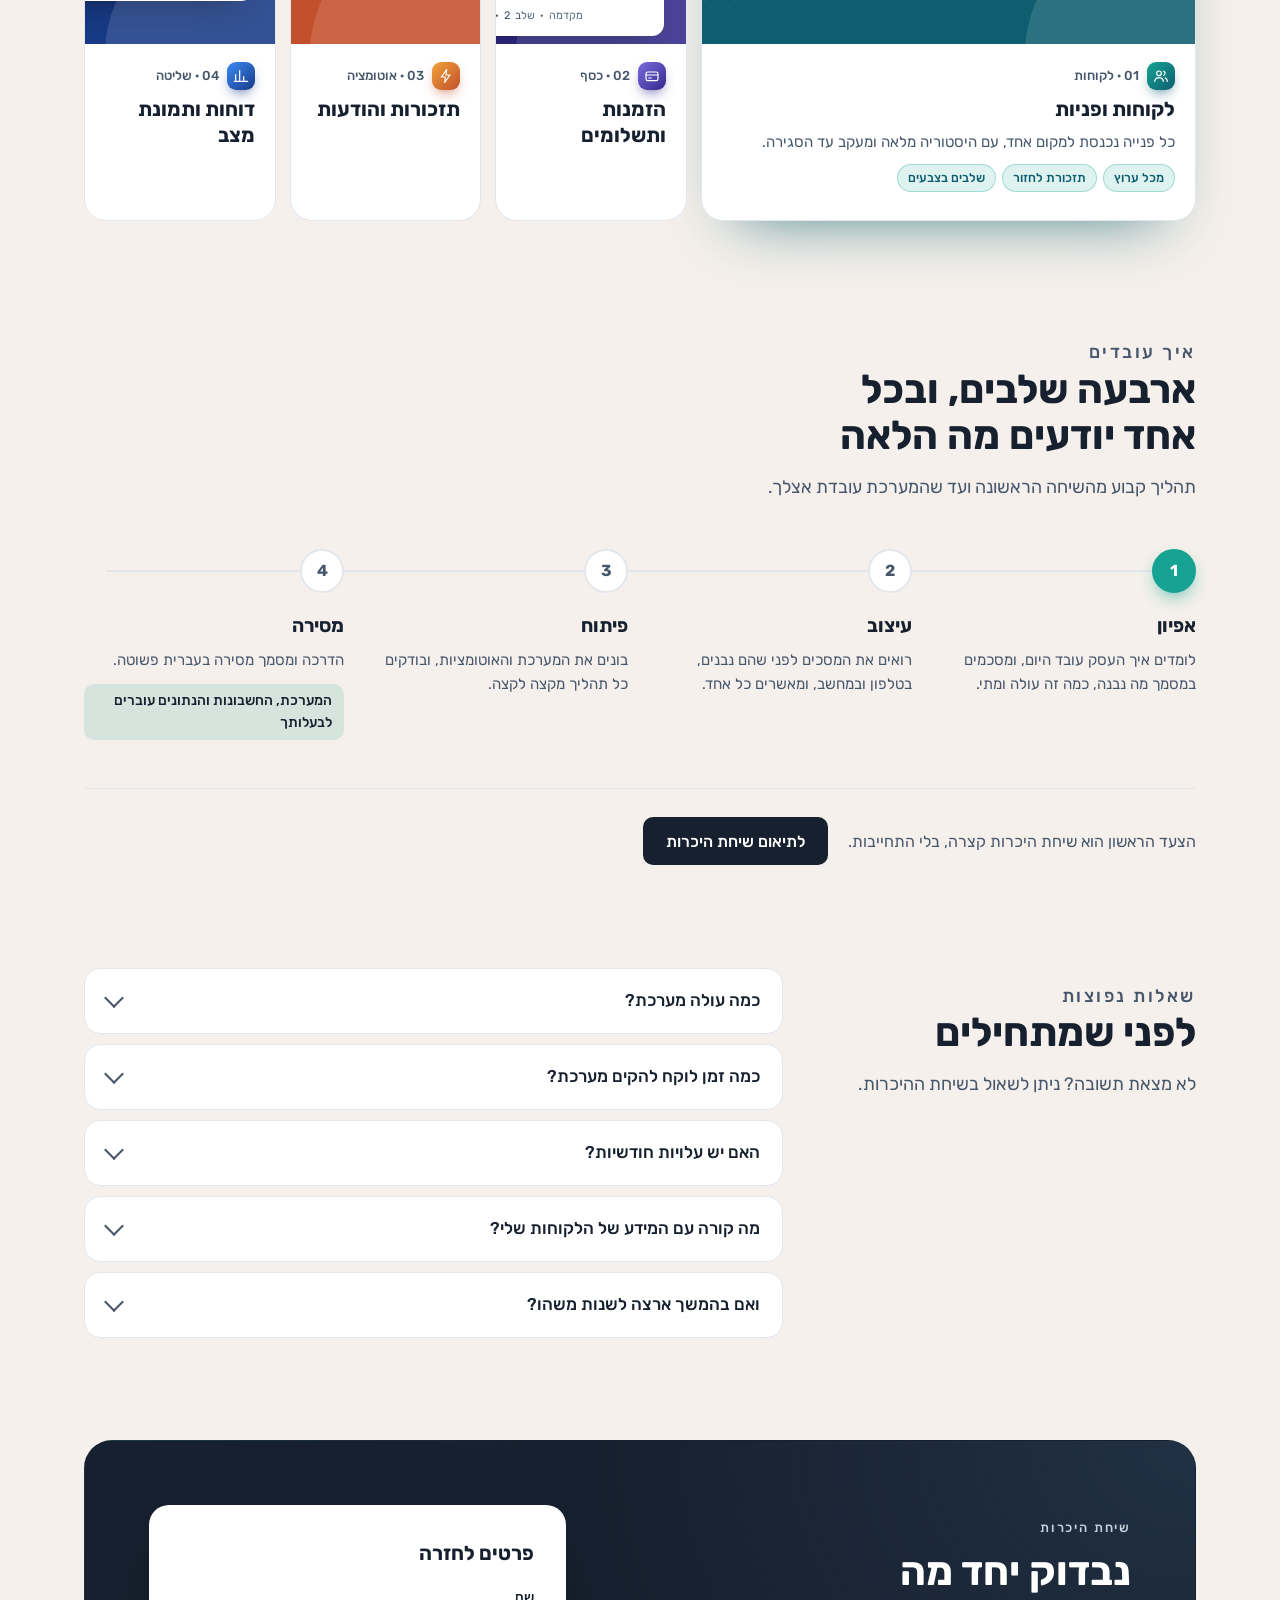
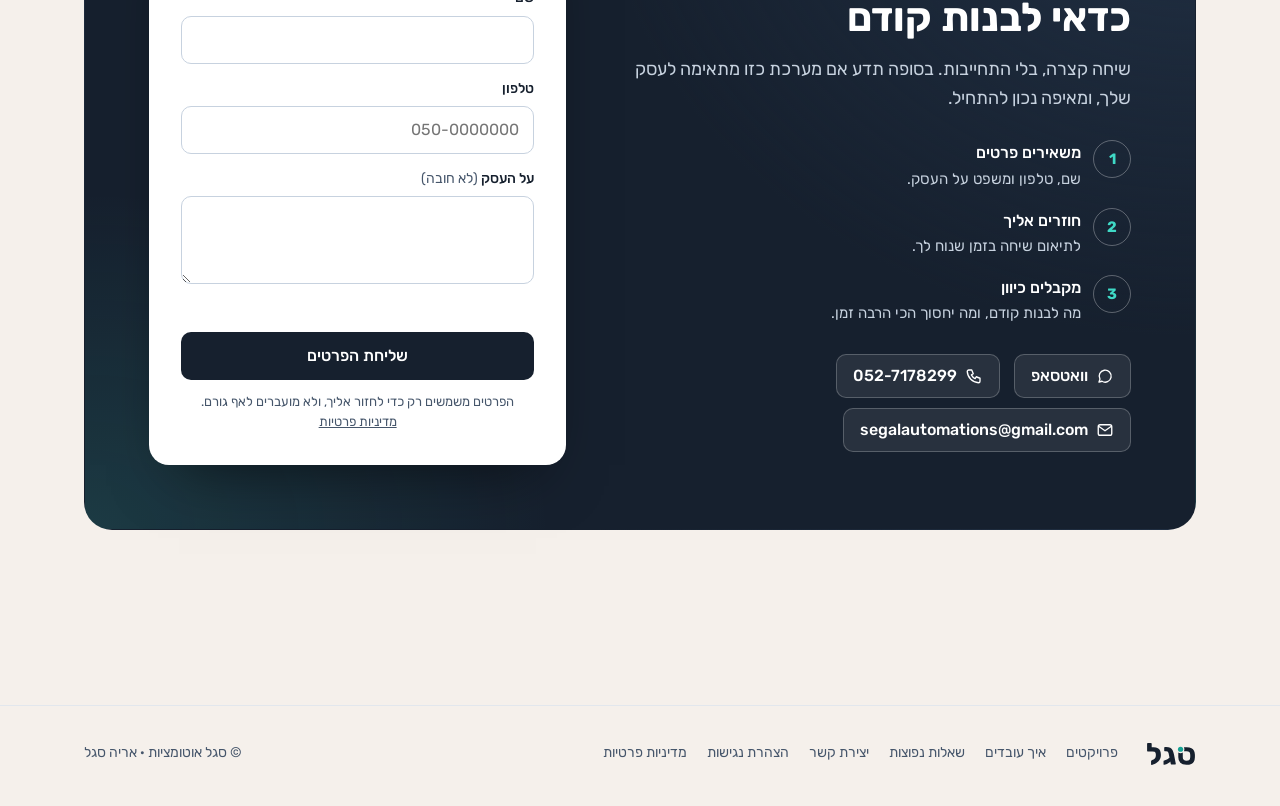
==== commit 2fef5464: "טיוטה: שפה אחת לכל הדף (רקע ענן, כרטיסי פרויקט בכחול לילה עם זוהר הפרויקט, כפתור וכותרת קטנה אחידים)" ====
--- a/site/index.html
+++ b/site/index.html
@@ -663,6 +663,7 @@
 .proc::after{background:linear-gradient(to left,#16A394,#7C6BE0 40%,#F0A23A 70%,#3B8BF6)!important}
 @media(max-width:820px){.proc::after{background:linear-gradient(#16A394,#7C6BE0 40%,#F0A23A 70%,#3B8BF6)!important}}
 
+[tabindex="-1"]:focus{outline:none}
 </style>
 </head>
 <body>
@@ -984,7 +985,7 @@
 <div class="dock" id="dock"><a class="btn pri" href="#contact">לתיאום שיחת היכרות</a></div>
 
 
-<script src="js/index-1.js?v=f2a3a092"></script>
+<script src="js/index-1.js?v=d65eca77"></script>
 <script src="js/index-2.js?v=936c60bd"></script>
 
 <script src="js/index-3.js?v=ec7e2430"></script>
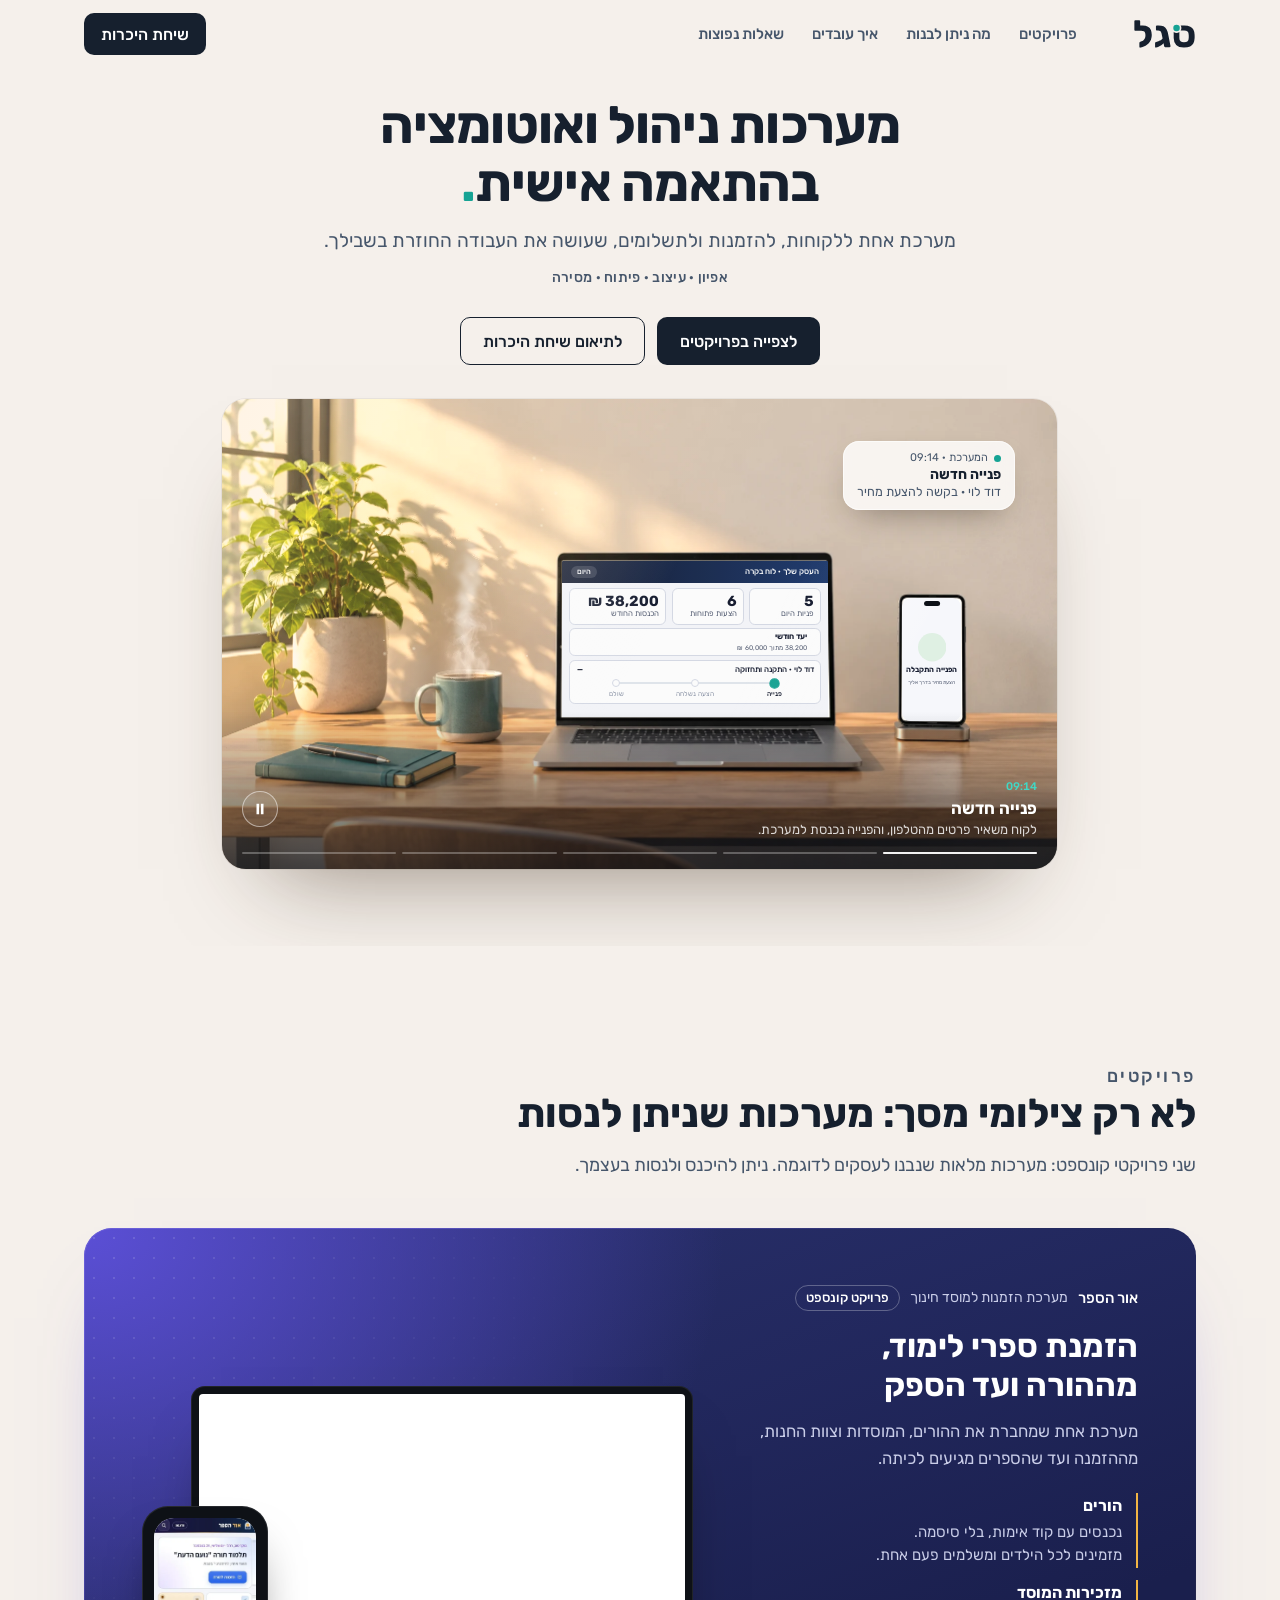
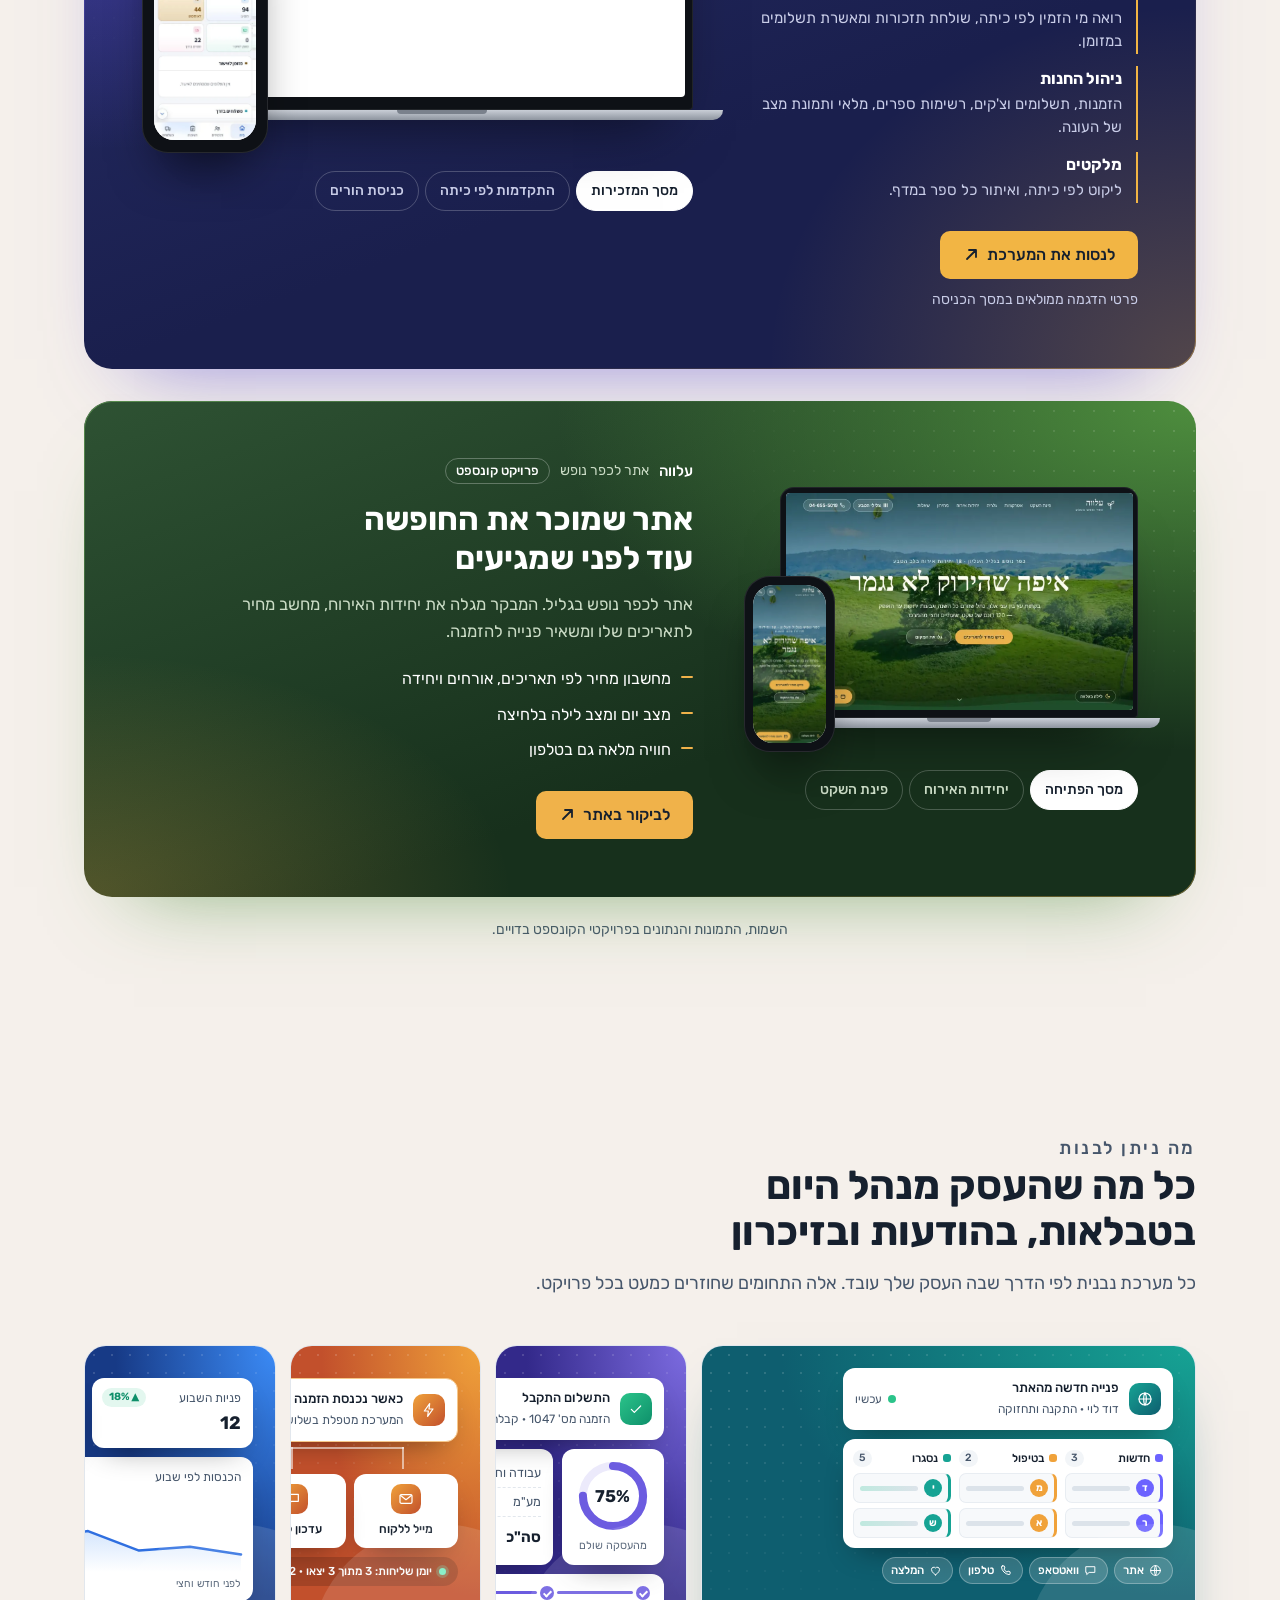
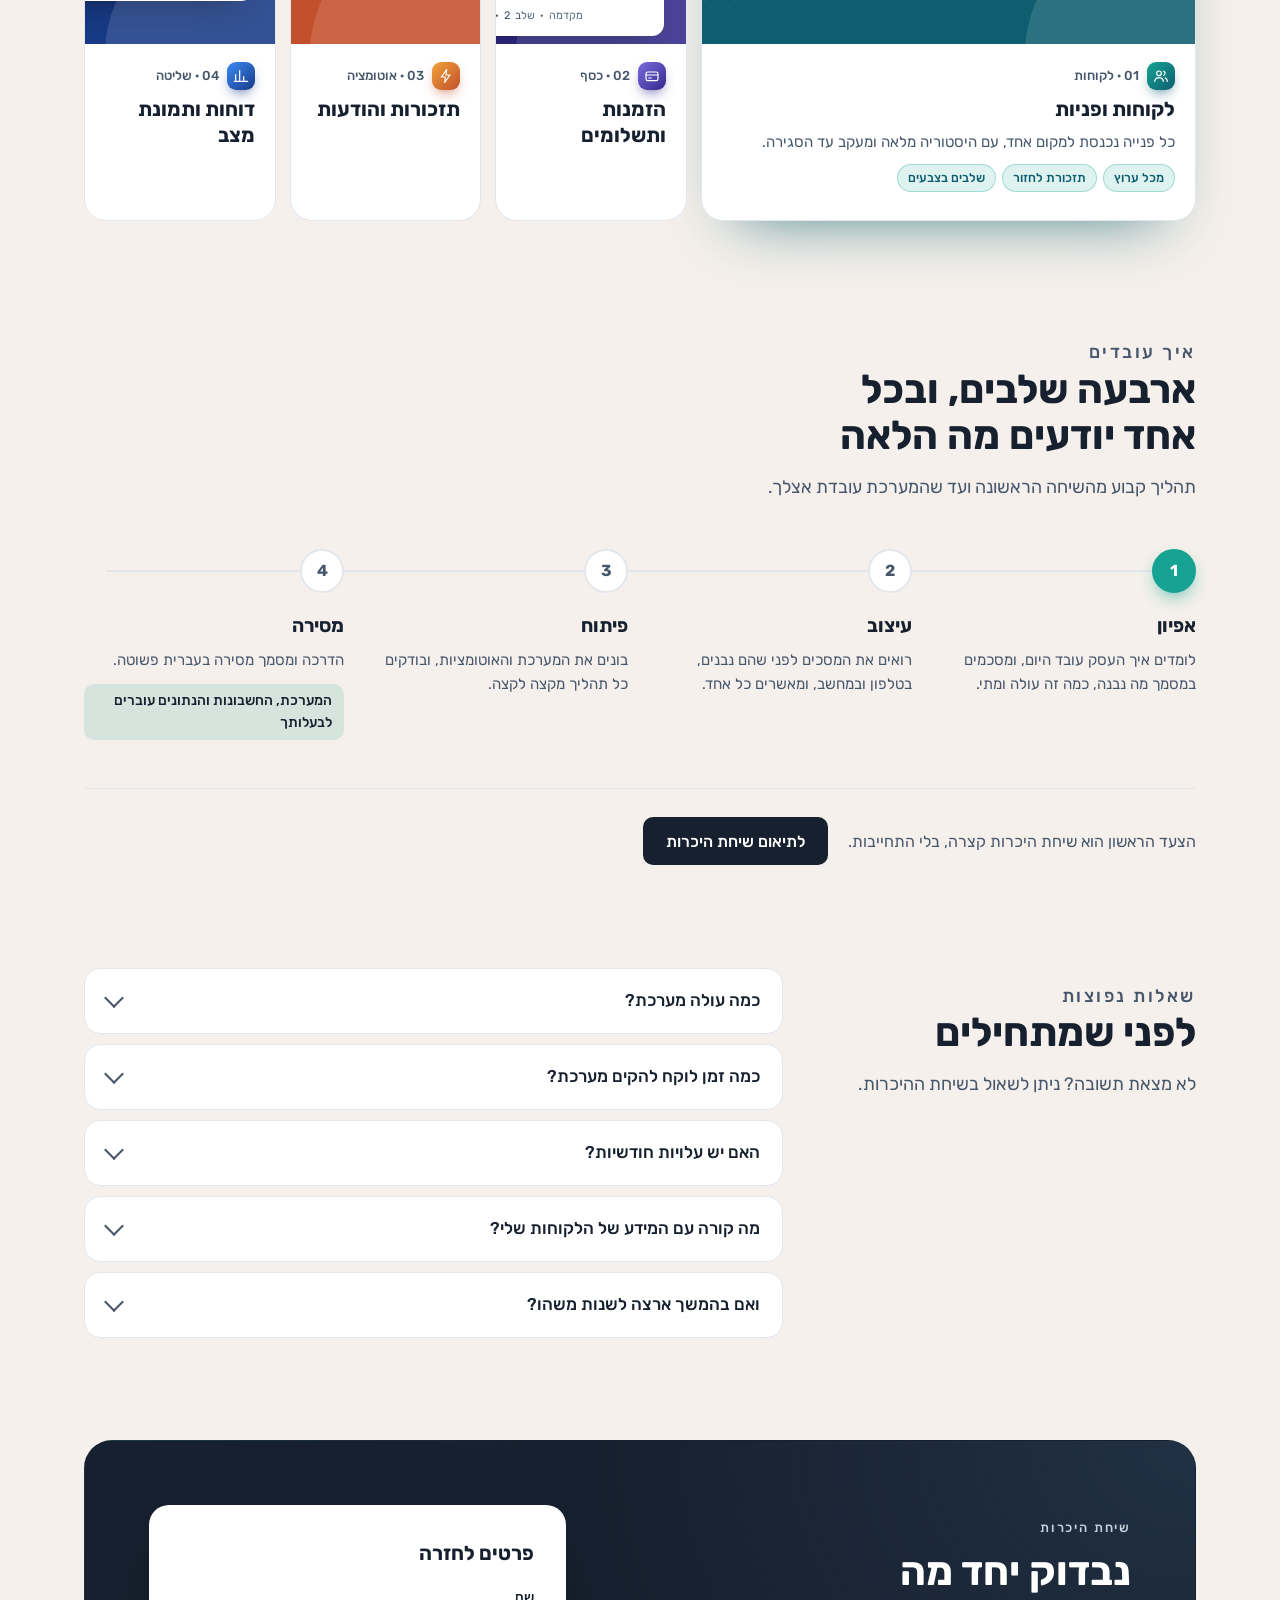
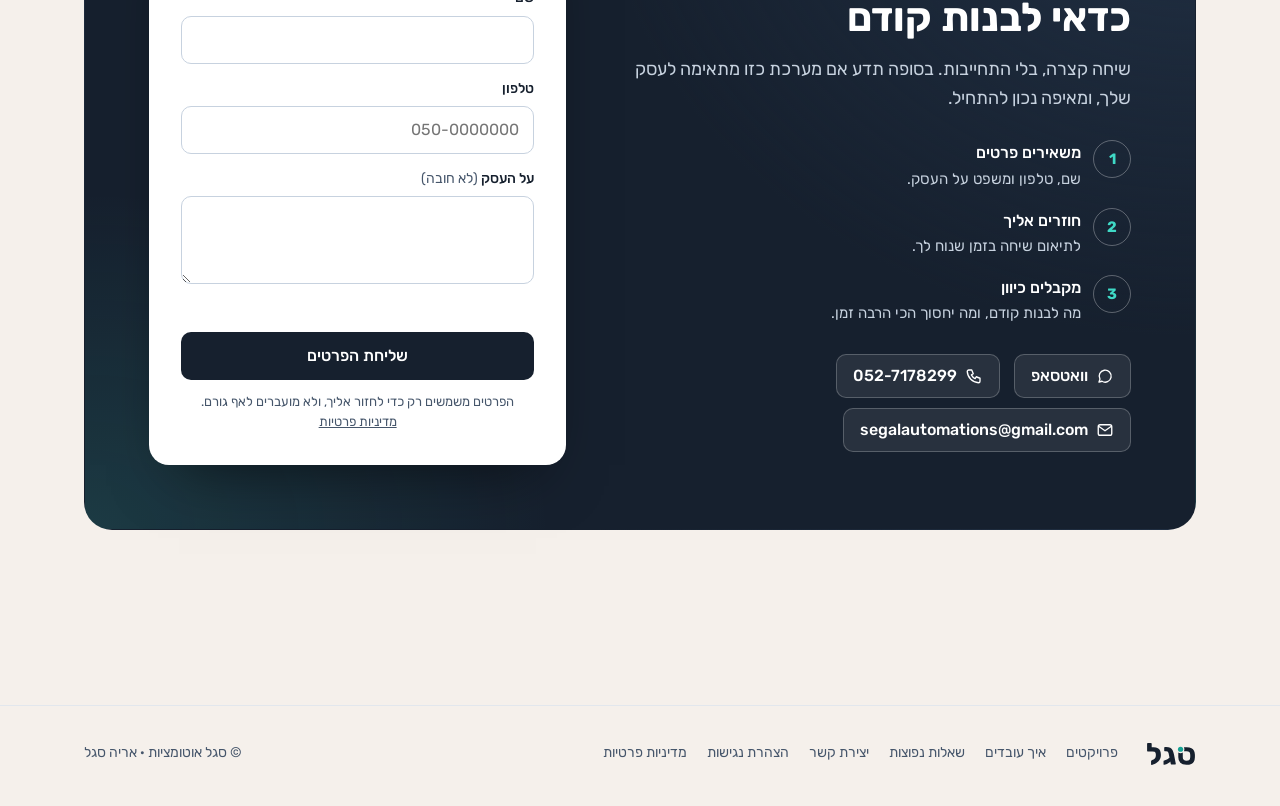
==== commit 4fd56bbc: "עלווה: תמונות קטנות פי 2 (בלי הבדל נראה), והתמונה הראשונה של כל פרויקט נטענת מראש ולא רק כשמגיעים אל" ====
--- a/site/index.html
+++ b/site/index.html
@@ -790,12 +790,12 @@
       <div>
         <div class="vis">
           <div class="wlap"><div class="bz"><div class="wsc" data-set="ohs-l">
-            <img class="on" src="img/ohs-desk-home.webp" alt="מסך הבית של המזכירות במחשב: מי הזמין, מי לא, ומשלוחים בדרך" width="800" height="504" loading="lazy">
+            <img class="on" src="img/ohs-desk-home.webp" alt="מסך הבית של המזכירות במחשב: מי הזמין, מי לא, ומשלוחים בדרך" width="800" height="504" decoding="async">
             <img src="img/ohs-desk-progress.webp" alt="התקדמות ההזמנות לפי כיתה, במחשב" width="800" height="500" loading="lazy">
             <img src="img/ohs-desk-login.webp" alt="כניסת הורים במחשב, עם קוד אימות" width="800" height="500" loading="lazy">
           </div></div><div class="base"></div></div>
           <div class="wph"><div class="wsc" data-set="ohs-p">
-            <img class="on" src="img/ohs-phone-home.webp" alt="מסך הבית של המזכירות בטלפון" width="469" height="1015" loading="lazy">
+            <img class="on" src="img/ohs-phone-home.webp" alt="מסך הבית של המזכירות בטלפון" width="469" height="1015" decoding="async">
             <img src="img/ohs-phone-progress.webp" alt="התקדמות ותשלומים בטלפון" width="469" height="1015" loading="lazy">
             <img src="img/ohs-phone-login.webp" alt="כניסת הורים בטלפון" width="469" height="1015" loading="lazy">
           </div></div>
@@ -825,14 +825,14 @@
       <div>
         <div class="vis">
           <div class="wlap"><div class="bz"><div class="wsc" data-set="alva-l">
-            <img class="on" src="img/alva-desk-1.webp" alt="עלווה במחשב: מסך הפתיחה עם נוף הגליל" width="1280" height="800" loading="lazy">
-            <img src="img/alva-desk-2.webp" alt="עלווה במחשב: יחידות האירוח" width="1280" height="800" loading="lazy">
-            <img src="img/alva-desk-3.webp" alt="עלווה במחשב: פינת השקט עם נדנדה בין העצים" width="1280" height="800" loading="lazy">
+            <img class="on" src="img/alva-desk-1.webp" alt="עלווה במחשב: מסך הפתיחה עם נוף הגליל" width="1000" height="625" decoding="async">
+            <img src="img/alva-desk-2.webp" alt="עלווה במחשב: יחידות האירוח" width="1000" height="625" loading="lazy">
+            <img src="img/alva-desk-3.webp" alt="עלווה במחשב: פינת השקט עם נדנדה בין העצים" width="1000" height="625" loading="lazy">
           </div></div><div class="base"></div></div>
           <div class="wph"><div class="wsc" data-set="alva-p">
-            <img class="on" src="img/alva-phone-1.webp" alt="עלווה בטלפון: מסך הפתיחה" width="540" height="1169" loading="lazy">
-            <img src="img/alva-phone-3.webp" alt="עלווה בטלפון: יחידות האירוח" width="540" height="1169" loading="lazy">
-            <img src="img/alva-phone-2.webp" alt="עלווה בטלפון: המקום במספרים" width="540" height="1169" loading="lazy">
+            <img class="on" src="img/alva-phone-1.webp" alt="עלווה בטלפון: מסך הפתיחה" width="320" height="693" decoding="async">
+            <img src="img/alva-phone-3.webp" alt="עלווה בטלפון: יחידות האירוח" width="320" height="693" loading="lazy">
+            <img src="img/alva-phone-2.webp" alt="עלווה בטלפון: המקום במספרים" width="320" height="693" loading="lazy">
           </div></div>
         </div>
         <div class="tabs" role="group" aria-label="מסכים של עלווה" data-case="alva">
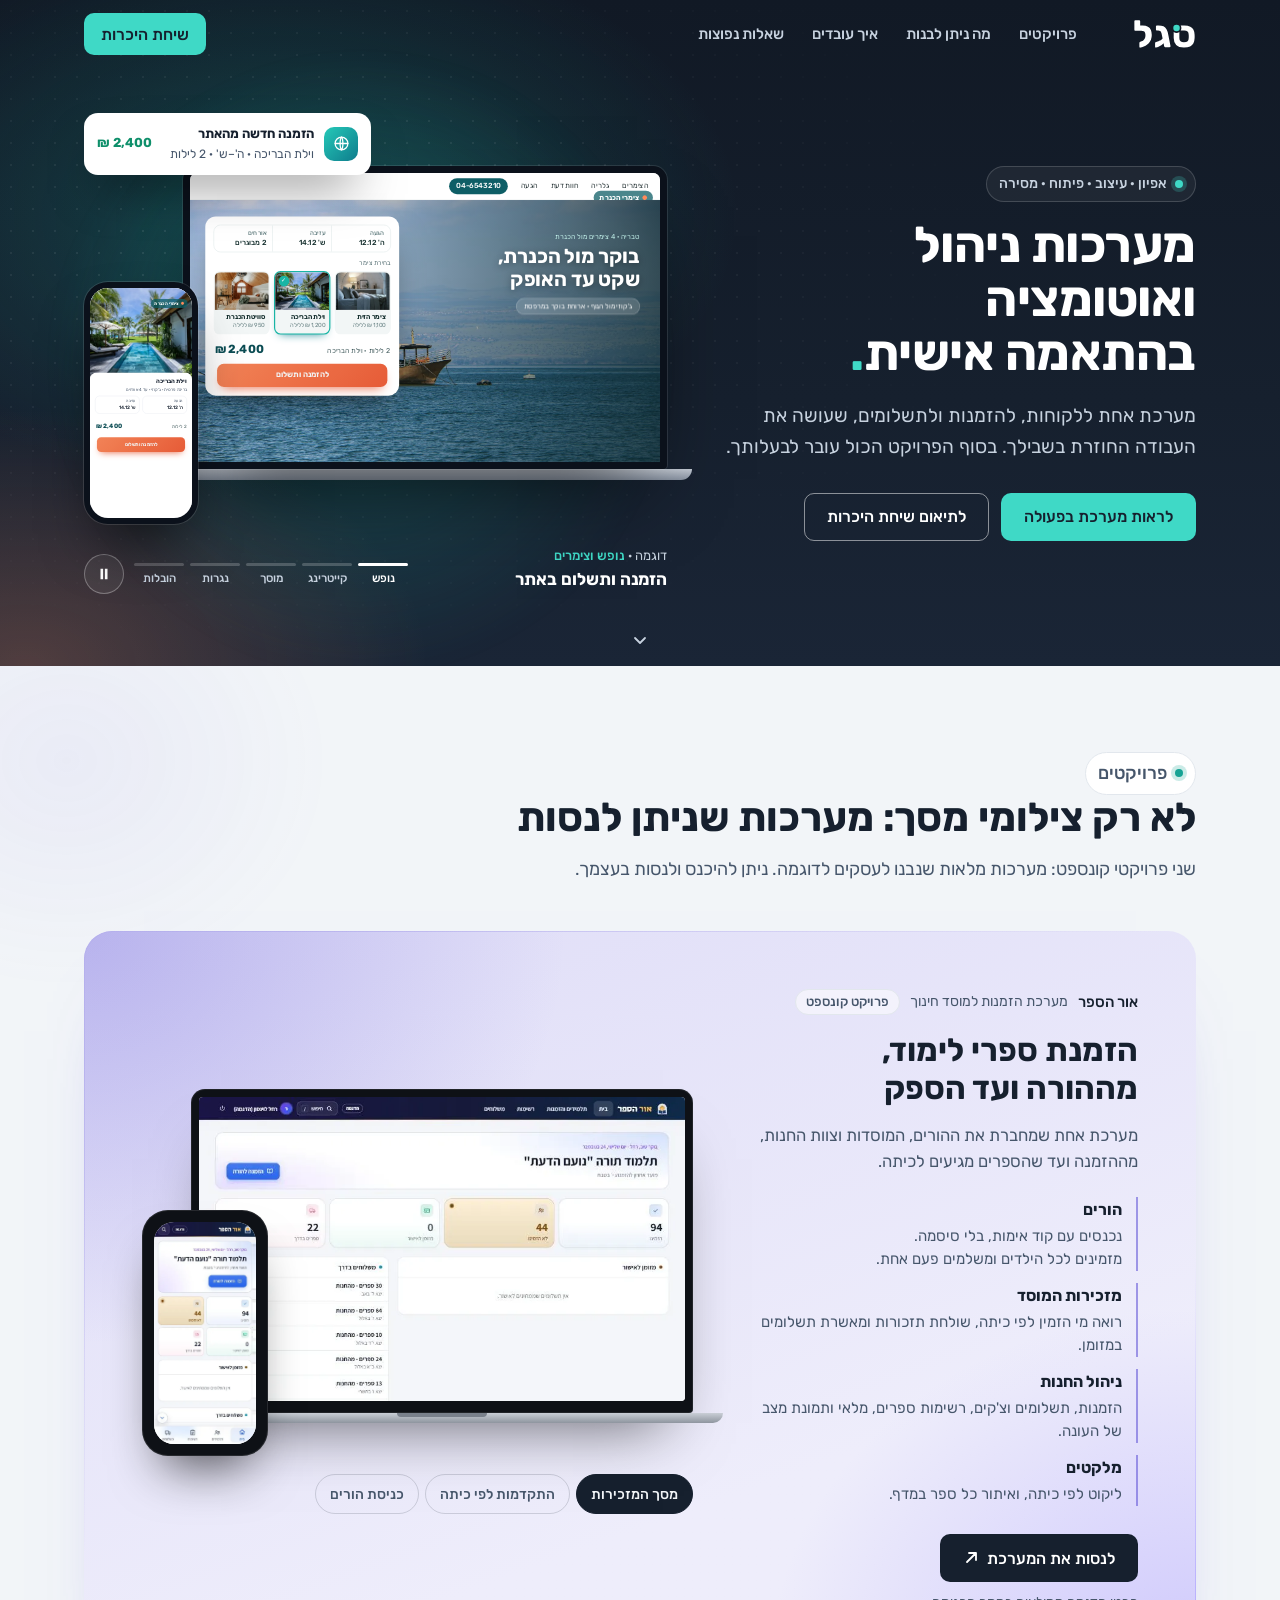
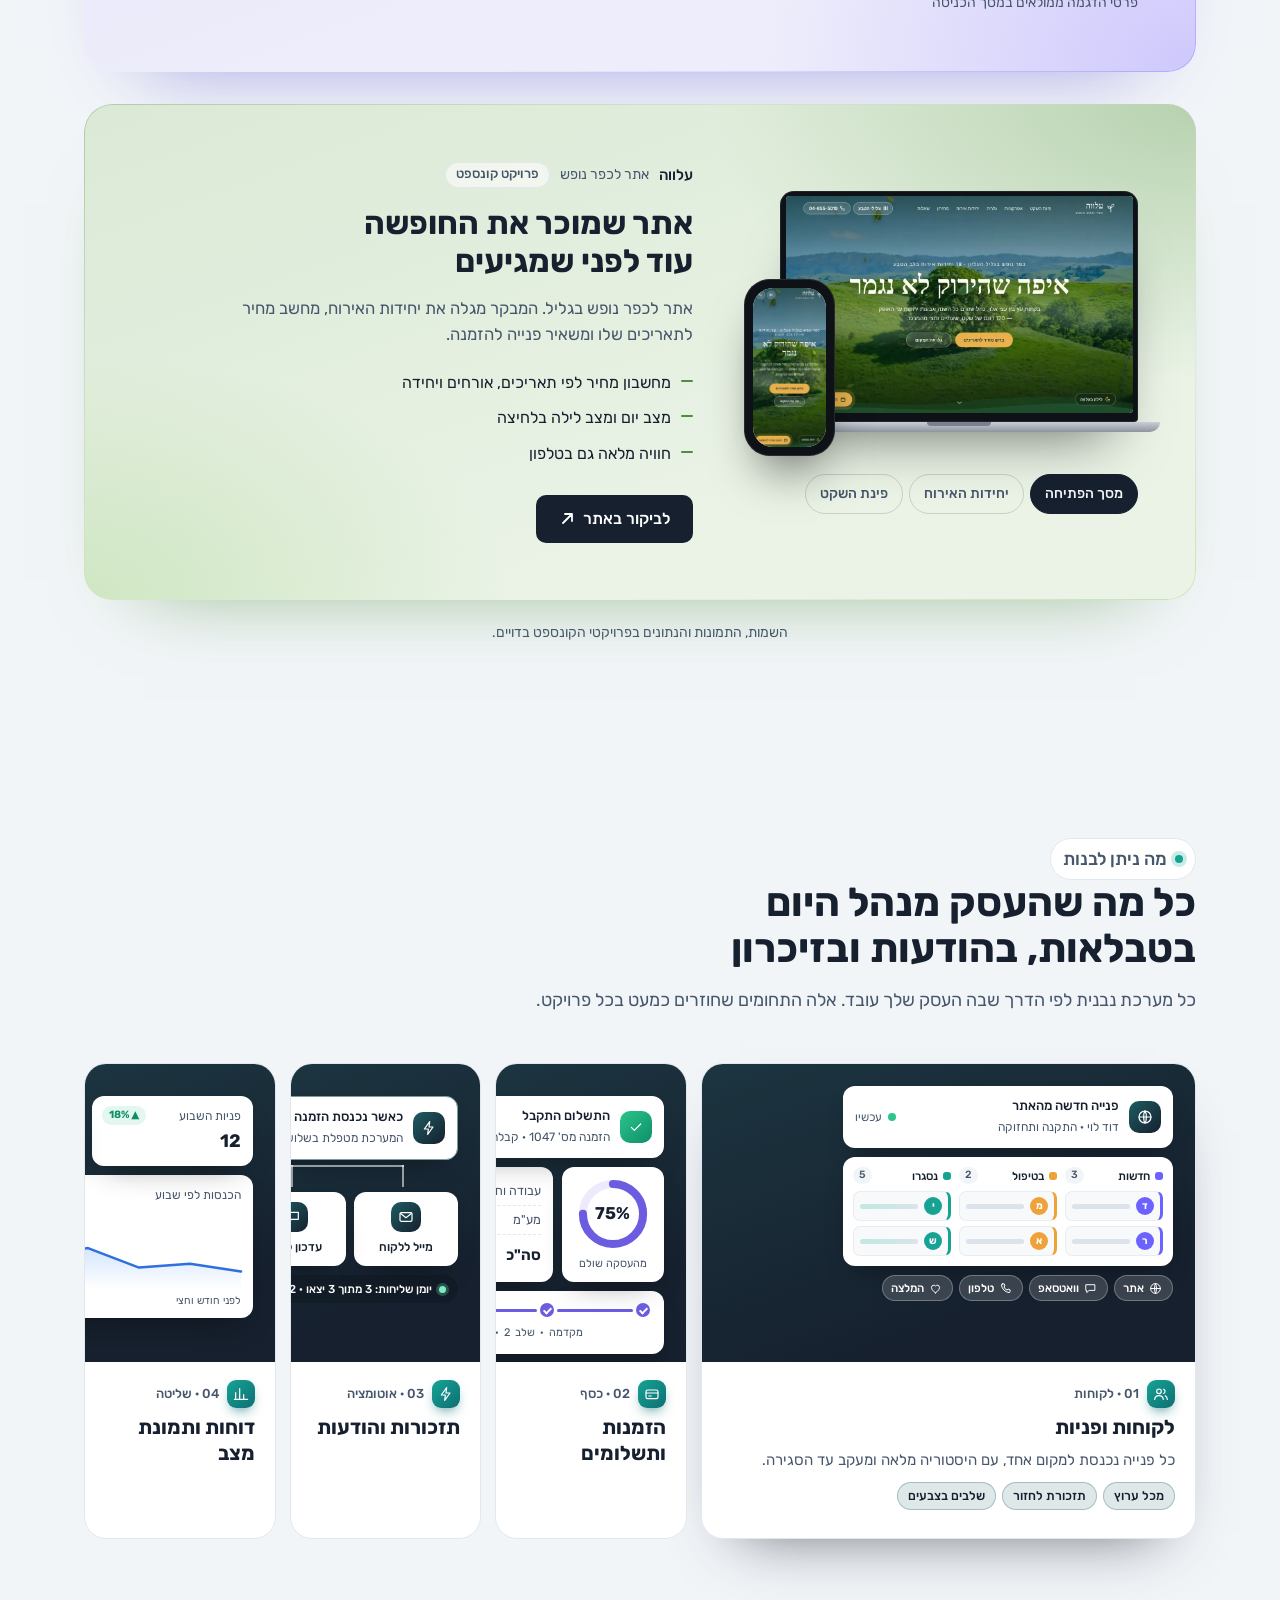
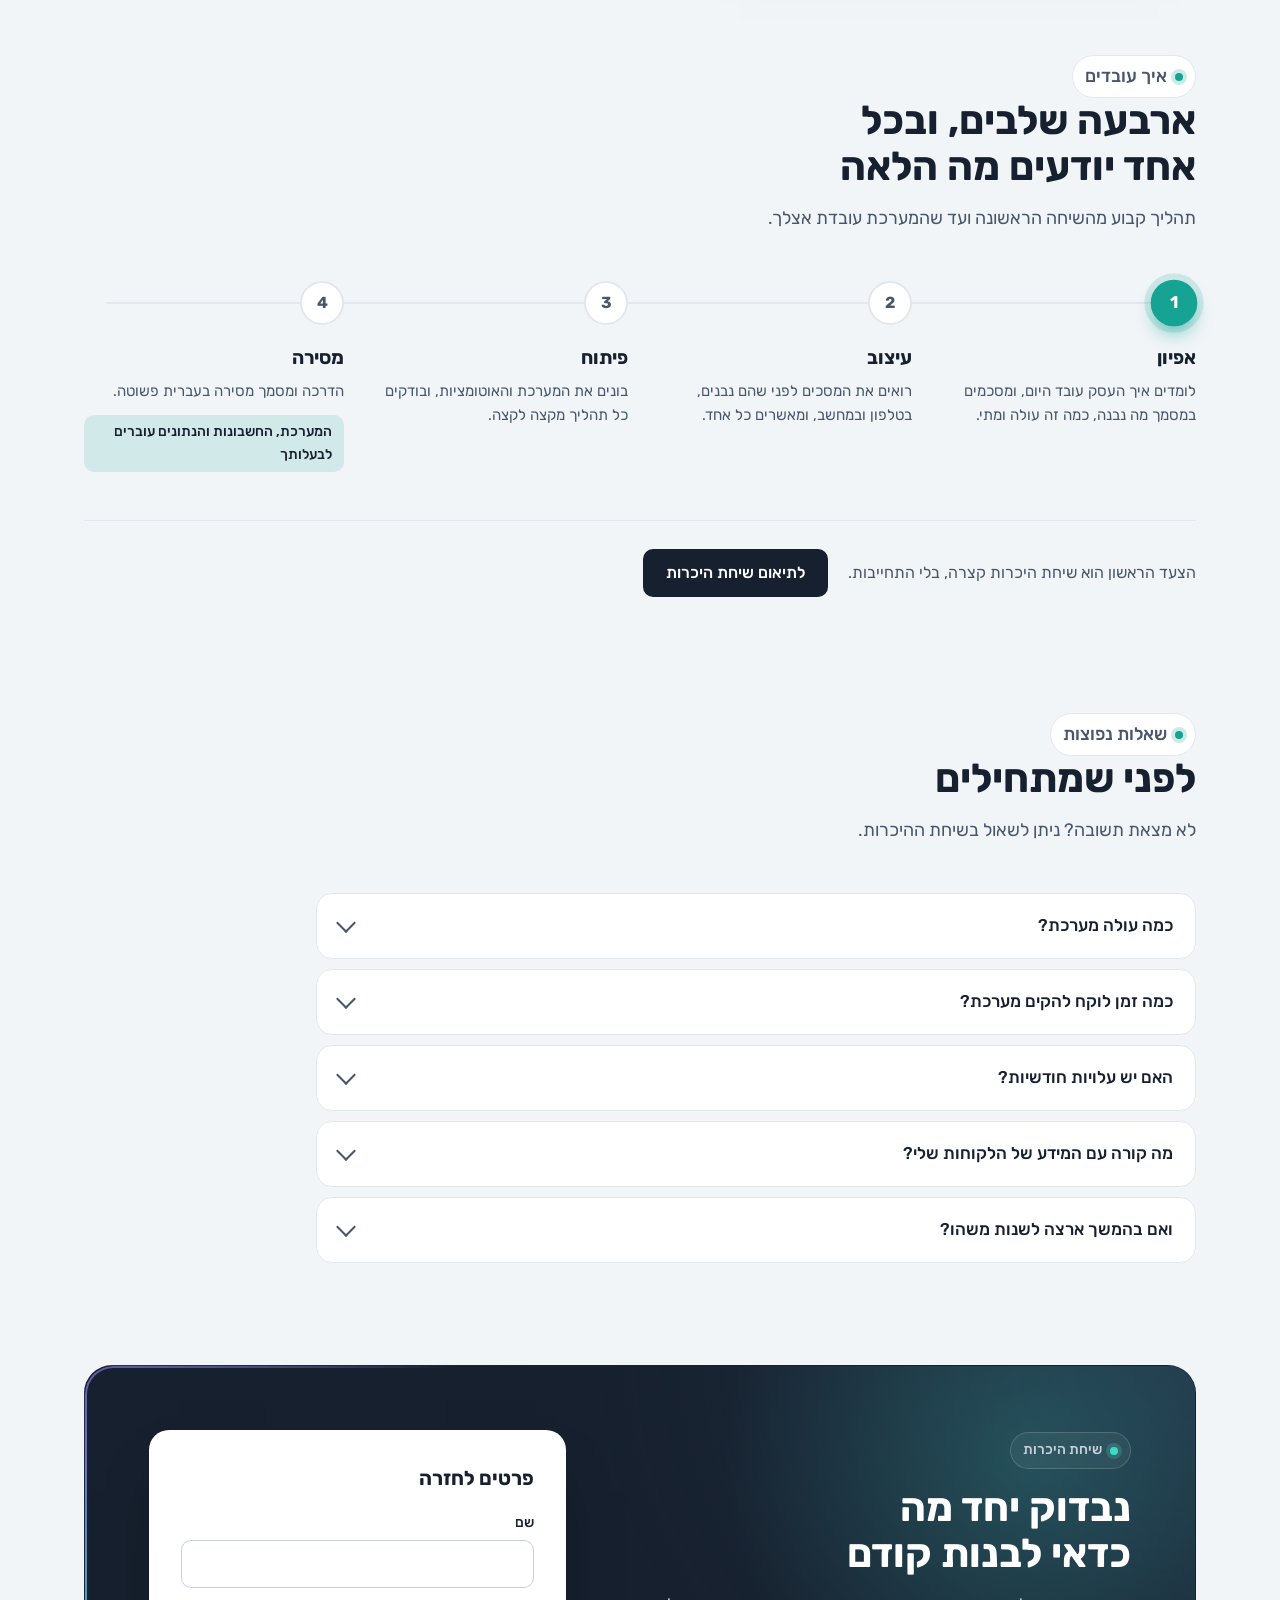
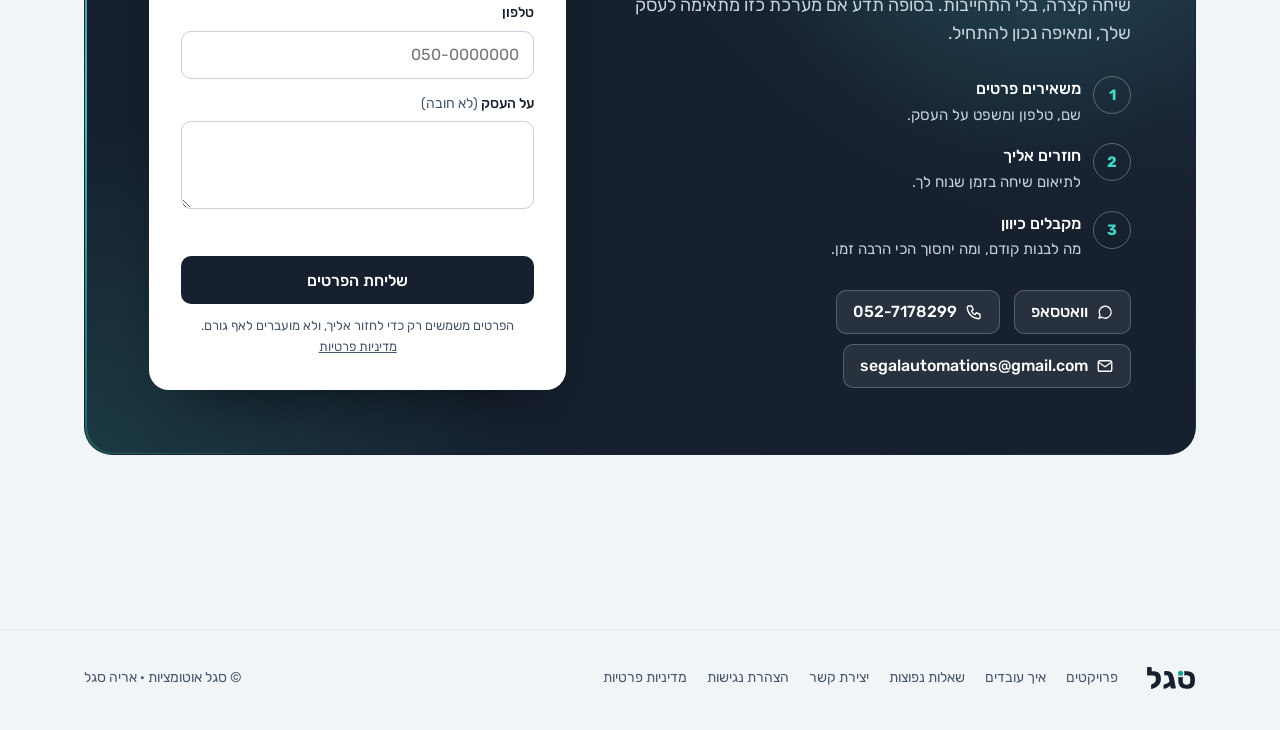
==== commit 24543184: "הפתיחה המשולבת והשפה האחידה עולות לאתר החי. הדף הקודם נשמר (tools/site-classic.html, תגית v-classic-" ====
--- a/site/index.html
+++ b/site/index.html
@@ -3,7 +3,8 @@
 <head>
 <meta charset="utf-8">
 <meta name="viewport" content="width=device-width,initial-scale=1">
-<title>סגל אוטומציות · מערכות ניהול ואוטומציה בהתאמה אישית</title>
+<meta name="robots" content="noindex">
+<title>טיוטה · סגל אוטומציות · מערכות ניהול ואוטומציה בהתאמה אישית</title>
 <link rel="icon" href="assets/segal-app-icon.svg" type="image/svg+xml">
 <meta name="description" content="סגל אוטומציות בונה לעסקים קטנים ובינוניים מערכת אחת ללקוחות, להזמנות ולתשלומים, עם תזכורות והודעות שיוצאות לבד. אפיון, עיצוב, פיתוח ומסירה מלאה.">
 <link rel="canonical" href="https://segalautomations.cloud/">
@@ -664,6 +665,513 @@
 @media(max-width:820px){.proc::after{background:linear-gradient(#16A394,#7C6BE0 40%,#F0A23A 70%,#3B8BF6)!important}}
 
 [tabindex="-1"]:focus{outline:none}
+/* ---------- פתיחה משולבת (טיוטה): כחול לילה, כותרת התועלת, חמישה סוגי עסקים על מסך חי ---------- */
+@property --hc1{syntax:'<color>';inherits:true;initial-value:#19B5A5}
+@property --hc2{syntax:'<color>';inherits:true;initial-value:#FF8A5B}
+.hx{--hx-ink:#fff;--hx-mut:#C7D2DF;--hx-acc:#3FD9C6;transition:--hc1 1.2s ease,--hc2 1.2s ease;background:
+  radial-gradient(55% 65% at 22% 32%,color-mix(in srgb,var(--hc1) 26%,transparent),transparent 65%),
+  radial-gradient(45% 55% at 2% 100%,color-mix(in srgb,var(--hc2) 24%,transparent),transparent 70%),
+  linear-gradient(180deg,#111925,#16202E 60%,#1A2536);color:var(--hx-ink);margin-top:-68px;padding-top:68px}
+.hx::before{content:"";position:absolute;inset:0;opacity:.13;pointer-events:none;background-image:radial-gradient(rgba(255,255,255,.9) 1px,transparent 1.2px);background-size:22px 22px;mask:radial-gradient(70% 80% at 25% 40%,#000,transparent 75%)}
+.hx-glow{position:absolute;width:620px;height:620px;left:4%;top:8%;border-radius:50%;background:radial-gradient(closest-side,color-mix(in srgb,var(--hc1) 30%,transparent),transparent);filter:blur(10px);pointer-events:none;animation:hxdrift 14s ease-in-out infinite alternate}
+@keyframes hxdrift{to{transform:translate(60px,40px) scale(1.12)}}
+.hx-in{position:relative;display:grid;grid-template-columns:minmax(0,.9fr) minmax(0,1.1fr);gap:clamp(24px,4vw,64px);align-items:center;padding-block:clamp(20px,3.5vw,48px) clamp(24px,3vw,40px)}
+.hx-kick{display:inline-flex;align-items:center;gap:8px;margin:0 0 16px;font-size:14px;font-weight:500;color:var(--hx-mut);border:1px solid rgba(255,255,255,.16);background:rgba(255,255,255,.05);border-radius:999px;padding:6px 12px}
+.hx-kick i{width:8px;height:8px;border-radius:50%;background:var(--hx-acc);box-shadow:0 0 0 4px rgba(63,217,198,.22)}
+.hx h1{color:var(--hx-ink);font-size:clamp(34px,3.9vw,52px);line-height:1.08;max-width:13ch}
+.hx h1 .dot{color:var(--hx-acc)}
+.hx-lead{margin:20px 0 0;font-size:clamp(17px,1.5vw,19px);line-height:1.65;color:var(--hx-mut);max-width:44ch;text-wrap:pretty}
+.hx-acts{display:flex;flex-wrap:wrap;gap:12px;margin-top:30px}
+.hx-pri{background:var(--hx-acc);color:#16202E}
+.hx-pri:hover{box-shadow:0 14px 30px -12px rgba(63,217,198,.7)}
+.hx-sec{border-color:rgba(255,255,255,.5);color:#fff}
+.hx-sec:hover{border-color:#fff;background:rgba(255,255,255,.06)}
+.hx-trust{list-style:none;margin:26px 0 0;padding:0;display:flex;flex-wrap:wrap;gap:8px 20px;font-size:14.5px;color:var(--hx-mut)}
+.hx-trust li{display:flex;align-items:center;gap:8px}
+.hx-trust li::before{content:"";width:6px;height:6px;border-radius:50%;background:var(--hx-acc)}
+
+/* במה: מחשב וטלפון, מסך חי בגודל קבוע שמוקטן בדיוק לגודל המסגרת */
+.hx-stage{position:relative;aspect-ratio:1.42}
+.hx-lap{position:absolute;right:0;top:13%;width:83%}
+.hx-scr{position:relative;aspect-ratio:16/10;border-radius:14px 14px 4px 4px;background:#0B111B;border:7px solid #0B111B;overflow:hidden;box-shadow:0 0 0 1px rgba(255,255,255,.1),0 40px 80px -30px rgba(0,0,0,.7)}
+.hx-base{height:11px;margin:0 -5%;border-radius:0 0 12px 12px;background:linear-gradient(#C5CCD6,#8A94A3);box-shadow:0 18px 30px -14px rgba(0,0,0,.6)}
+.hx-ph{position:absolute;left:0;bottom:0;width:19.5%;aspect-ratio:.47;border-radius:24px;background:#0B111B;padding:6px;box-shadow:0 0 0 1px rgba(255,255,255,.12),0 30px 60px -20px rgba(0,0,0,.75);z-index:2}
+.hx-pscr{position:relative;width:100%;height:100%;border-radius:18px;overflow:hidden;background:#fff}
+.hx-fit{position:absolute;top:0;left:0;transform-origin:0 0;transform:scale(var(--k,1))}
+.hx-scr .hx-fit{width:800px;height:500px}.hx-pscr .hx-fit{width:280px;height:600px}
+.x-sc{position:absolute;inset:0;opacity:0;visibility:hidden;transition:opacity .6s ease,visibility 0s .6s}
+.x-sc.x-on{opacity:1;visibility:visible;transition:opacity .6s ease}
+.hx-tag{position:absolute;right:2%;top:0;font-size:12.5px;color:var(--hx-mut);background:rgba(255,255,255,.07);border:1px solid rgba(255,255,255,.14);border-radius:999px;padding:3px 11px}
+.hx-tag b{color:#fff;font-weight:500}
+
+/* מסך מחשב: מבנה משותף */
+.x-ui{font:13px/1.35 Rubik,sans-serif;color:var(--ink,#16202E);background:var(--bg,#fff)}
+.x-ui-top{height:44px;display:flex;align-items:center;gap:10px;padding:0 16px;background:var(--bar);color:#fff}
+.x-ui-top b{font-size:14px;font-weight:500}
+.x-ui-top .x-sp{flex:1}
+.x-mono{flex:none;width:26px;height:26px;border-radius:8px;display:grid;place-items:center;font-weight:700;font-size:13px;background:var(--mono,#fff);color:var(--monoc,#16202E)}
+.x-pill{font-size:11.5px;padding:3px 10px;border-radius:99px;background:rgba(255,255,255,.14)}
+.x-pill b{font-size:11.5px;font-weight:700}
+.x-av{width:26px;height:26px;border-radius:50%;display:grid;place-items:center;font-size:12px;font-weight:700;background:rgba(255,255,255,.22)}
+.x-ui-b{position:absolute;top:44px;left:0;right:0;bottom:0;padding:14px}
+.x-cd{background:#fff;border-radius:12px;padding:11px 13px;box-shadow:0 1px 0 rgba(0,0,0,.04),0 6px 16px -10px rgba(0,0,0,.25)}
+.x-ui small{display:block;color:var(--mut,#5B6676);font-size:11px}
+.x-ui .x-o2{display:none}.hx-stage.x-p2 .x-ui .x-o1{display:none}.hx-stage.x-p2 .x-ui .x-o2{display:inline}
+.x-vac .x-kpis b.x-o2{display:none}.hx-stage.x-p2 .x-vac .x-kpis b.x-o1{display:none}.hx-stage.x-p2 .x-vac .x-kpis b.x-o2{display:block}
+
+/* 0 · נופש: אתר הזמנות */
+.x-vac{--bg:#fff;--mut:#5A7377}
+.x-vnav{height:46px;display:flex;align-items:center;gap:22px;padding:0 20px;font-size:12.5px;color:#2E3B3D;background:#fff;border-bottom:1px solid #EDF1F1}
+.x-vlogo{display:flex;align-items:center;gap:7px;font-weight:700;font-size:15px;color:#0B4C53;margin-inline-end:auto}
+.x-vlogo i{width:20px;height:20px;border-radius:50% 50% 50% 0;background:linear-gradient(135deg,#19B5A5,#0E5E66);transform:rotate(-45deg)}
+.x-vcall{background:#0E5E66;color:#fff;border-radius:99px;padding:5px 12px;font-weight:500;direction:ltr}
+.x-vhero{position:absolute;top:46px;left:0;right:0;bottom:0;background:center 40%/cover no-repeat}
+.x-vhero::before{content:"";position:absolute;inset:0;background:linear-gradient(270deg,rgba(6,30,32,.72) 0%,rgba(6,30,32,.35) 45%,rgba(6,30,32,.05) 75%)}
+.x-vh-t{position:absolute;right:34px;top:54px;color:#fff;max-width:300px}
+.x-vh-t small{display:block;color:#BFEDE7;font-size:12px;margin-bottom:8px;letter-spacing:.02em}
+.x-vh-t b{display:block;font-size:34px;line-height:1.1;font-weight:700;text-shadow:0 2px 12px rgba(0,0,0,.35)}
+.x-vh-t span{display:inline-block;margin-top:14px;font-size:12px;background:rgba(255,255,255,.16);backdrop-filter:blur(6px);border:1px solid rgba(255,255,255,.3);border-radius:99px;padding:5px 12px}
+.x-vbook{position:absolute;left:26px;top:28px;width:330px;background:#fff;border-radius:18px;padding:14px;box-shadow:0 30px 60px -20px rgba(0,0,0,.55)}
+.x-vb-r{display:grid;grid-template-columns:repeat(3,1fr);border:1px solid #E2EAEA;border-radius:12px;overflow:hidden}
+.x-vb-r span{padding:7px 10px;font-size:12.5px;font-weight:500;color:#16302F}
+.x-vb-r span+span{border-inline-start:1px solid #E2EAEA}
+.x-vb-r small,.x-vb-l{display:block;font-size:10.5px;color:#6A8486}
+.x-vb-l{margin:11px 0 6px}
+.x-vunits{display:grid;grid-template-columns:repeat(3,1fr);gap:7px}
+.x-vu{position:relative;border-radius:11px;overflow:hidden;border:2px solid transparent;background:#F2F6F6}
+.x-vu::before{content:"";display:block;height:64px;background:var(--p) center/cover}
+.x-vu b{display:block;font-size:11.5px;padding:5px 7px 0;color:#16302F}
+.x-vu small{display:block;font-size:10px;color:#6A8486;padding:0 7px 6px}
+.x-vu.x-sel{border-color:#19B5A5;box-shadow:0 8px 16px -10px #0E7C8C}
+.x-vu.x-sel::after{content:"✓";position:absolute;top:6px;left:6px;width:18px;height:18px;border-radius:50%;background:#19B5A5;color:#fff;font-size:11px;display:grid;place-items:center}
+.x-vb-tot{display:flex;align-items:baseline;justify-content:space-between;margin:12px 2px 10px;font-size:12px;color:#4A6264}
+.x-vb-tot b{font-size:20px;color:#0B4C53}
+.x-vb-btn{display:block;text-align:center;padding:11px;border-radius:12px;font-weight:700;font-size:14px;color:#fff;background:linear-gradient(135deg,#FF8A5B,#F2603A);box-shadow:0 10px 20px -10px #F2603A;transition:transform .2s}
+.hx-stage.x-p1 .x-vac .x-vb-btn.x-a{transform:scale(.96);filter:brightness(.95)}
+.x-vb-btn.x-b{display:none;background:linear-gradient(135deg,#2BC48A,#0E8F6A);box-shadow:0 10px 20px -10px #0E8F6A}
+.hx-stage.x-p2 .x-vac .x-vb-btn.x-a{display:none}.hx-stage.x-p2 .x-vac .x-vb-btn.x-b{display:block;animation:hxpop .5s}
+.x-bimg{display:block;height:92px;margin:-11px -12px 9px;border-radius:16px 16px 0 0;background:var(--p) center/cover}
+.x-bimg.x-tall{height:150px;background-position:center 30%}
+
+/* 1 · קייטרינג ואולם שמחות: בחירת תפריט עם תמונות */
+.x-cat{--bg:#FBF5EF;--bar:linear-gradient(90deg,#4A0F24,#7A1E3A);--mono:#E3B35A;--monoc:#4A0F24;--mut:#7A6560}
+.x-menu-g{display:grid;grid-template-columns:1.6fr 1fr;gap:12px}
+.x-menu{background:#fff;border-radius:14px;padding:10px 12px;box-shadow:0 6px 16px -10px rgba(122,30,58,.35)}
+.x-mtabs{display:flex;gap:6px;margin-bottom:10px}
+.x-mtabs span{font-size:11.5px;padding:4px 11px;border-radius:99px;background:#FBF1E7;color:#7A6560}
+.x-mtabs .x-cur{background:#7A1E3A;color:#fff}
+.x-dishes{display:grid;grid-template-columns:repeat(3,1fr);gap:9px}
+.x-dish{position:relative;border-radius:12px;overflow:hidden;background:#FBF5EF;border:2px solid transparent;transition:border-color .35s,box-shadow .35s}
+.x-dish::before{content:"";display:block;height:92px;background:var(--p) center/cover}
+.x-dish em{position:absolute;top:7px;right:7px;font-style:normal;font-size:10px;font-weight:500;color:#fff;background:rgba(40,10,20,.55);backdrop-filter:blur(4px);border-radius:99px;padding:1px 8px}
+.x-dish b{display:block;font-size:12px;font-weight:500;color:#3A2A26;padding:7px 9px 9px}
+.x-dish.x-sel,.hx-stage.x-p1 .x-cat .x-dish.x-pk,.hx-stage.x-p2 .x-cat .x-dish.x-pk{border-color:#7A1E3A;box-shadow:0 10px 20px -12px rgba(122,30,58,.8);background:#fff}
+.x-dish.x-sel::after,.hx-stage.x-p1 .x-cat .x-dish.x-pk::after,.hx-stage.x-p2 .x-cat .x-dish.x-pk::after{content:"✓";position:absolute;top:6px;left:6px;width:20px;height:20px;border-radius:50%;background:#7A1E3A;color:#fff;font-size:12px;display:grid;place-items:center;box-shadow:0 0 0 2px #fff}
+.x-msum{display:grid;gap:10px;align-content:start}
+.x-mtot b{display:block;font-size:17px;color:#4A0F24;margin-bottom:4px}
+.x-mtot b.x-big{font-size:24px}
+.x-st{display:inline-block;margin-top:4px;font-size:11px;font-weight:700;padding:3px 10px;border-radius:99px}
+.x-st.x-w{background:#FDF0D8;color:#9A6512}.x-st.x-ok{display:none;background:#DDF5E8;color:#127A47}
+.hx-stage.x-p2 .x-cat .x-st.x-w{display:none}.hx-stage.x-p2 .x-cat .x-st.x-ok{display:inline-block}
+.x-q{display:grid;grid-template-columns:70px 1fr 30px;align-items:center;gap:7px;font-size:11.5px;margin-top:7px;color:#4A3A36}
+.x-q i{height:8px;border-radius:4px;background:linear-gradient(270deg,#E3B35A,#C2405F) right/0 100% no-repeat,#F4E9E0;transition:background-size .9s cubic-bezier(.2,.8,.2,1)}
+.hx-stage.x-p2 .x-cat .x-q i{background-size:var(--w) 100%,auto}
+.x-q b{text-align:left;font-weight:700;color:#4A0F24;opacity:0;transition:opacity .4s .5s}
+.hx-stage.x-p2 .x-cat .x-q b{opacity:1}
+
+/* 2 · מוסך */
+.x-gar{--bg:#14171D;--ink:#E8ECF1;--bar:#0D0F13;--mono:#FF7A1A;--monoc:#fff;--mut:#8D96A5}
+.x-gar-w{display:flex;flex-direction:column;gap:10px}
+.x-gban{position:relative;flex:none;height:74px;border-radius:12px;overflow:hidden;display:grid;grid-template-columns:repeat(3,1fr);align-items:center;padding:0 16px;background:linear-gradient(270deg,rgba(13,15,19,.92),rgba(13,15,19,.55)),var(--p) center/cover}
+.x-gban span small{color:#B8C0CC}
+.x-gban b{display:block;font-size:20px;color:#fff}
+.x-gban .x-o2{display:none}.hx-stage.x-p2 .x-gban b.x-o1{display:none}.hx-stage.x-p2 .x-gban b.x-o2{display:block;color:#3DDC84}
+.x-gar-k{flex:1;min-height:0;display:grid;grid-template-columns:repeat(4,1fr);gap:10px;overflow:hidden}
+.x-cimg{display:block;height:54px;margin:-8px -9px 7px;border-radius:9px 9px 0 0;background:var(--p) center/cover}
+.x-gar .x-col{background:#1B1F26;border-radius:12px;padding:9px;display:flex;flex-direction:column;gap:7px}
+.x-gar .x-col p{margin:0 0 2px;display:flex;align-items:center;gap:6px;font-size:12px;font-weight:500}
+.x-gar .x-col p i{width:8px;height:8px;border-radius:50%;background:var(--c)}
+.x-gar .x-col p em{margin-inline-start:auto;font-style:normal;font-size:11px;color:#8D96A5;background:#262B34;border-radius:99px;padding:0 7px}
+.x-gar .x-c2{display:none}.hx-stage.x-p2 .x-gar .x-c1{display:none}.hx-stage.x-p2 .x-gar .x-c2{display:inline}
+.x-car{position:relative;background:#232831;border-radius:10px;padding:8px 9px 9px;border:1px solid #2C323C}
+.x-car b{display:block;font-size:12.5px;margin-top:5px}
+.x-plate{display:inline-block;font:700 10.5px/1 Rubik,sans-serif;letter-spacing:.06em;color:#111;background:#F7C948;border-radius:3px;padding:3px 6px 3px 12px;position:relative;direction:ltr}
+.x-plate::before{content:"";position:absolute;left:0;top:0;bottom:0;width:6px;background:#2856C9;border-radius:3px 0 0 3px}
+.x-mk,.x-okm{position:absolute;top:7px;left:8px;width:20px;height:20px;border-radius:50%;display:grid;place-items:center;font-size:10px;font-weight:700;background:#3A4250;color:#E8ECF1}
+.x-okm{background:#1F6F45;color:#BFF5D7}
+.x-car.x-hot{border-color:#FF7A1A;box-shadow:0 0 0 3px rgba(255,122,26,.18),0 10px 20px -10px rgba(255,122,26,.6)}
+.x-prg{display:block;height:4px;border-radius:2px;background:#333A45;margin-top:7px;overflow:hidden}
+.x-prg i{display:block;height:100%;width:45%;background:linear-gradient(270deg,#FFB067,#FF7A1A);transition:width 1.8s ease}
+.hx-stage.x-p1 .x-gar .x-prg i,.hx-stage.x-p2 .x-gar .x-prg i{width:100%}
+.x-car.x-a2{display:none}
+.hx-stage.x-p2 .x-gar .x-car.x-a1{display:none}
+.hx-stage.x-p2 .x-gar .x-car.x-a2{display:block;border-color:#3DDC84;box-shadow:0 0 0 3px rgba(61,220,132,.2),0 10px 20px -10px rgba(61,220,132,.6);animation:hxpop .5s cubic-bezier(.2,.8,.2,1)}
+@keyframes hxpop{from{transform:translateX(-30px) scale(.9);opacity:0}}
+
+/* 3 · דלתות ונגרות */
+.x-door{--bg:#F6EFE6;--bar:linear-gradient(90deg,#2E1F14,#4A3121);--mono:#C9E0C6;--monoc:#2E4A2B;--mut:#7D6B5C}
+.x-door-g{display:grid;grid-template-columns:.85fr 1.15fr;gap:14px}
+.x-door-v{position:relative;border-radius:16px;background:var(--p) center 35%/cover;box-shadow:0 10px 24px -12px rgba(46,31,20,.7)}
+.x-dm{position:absolute;font-size:11px;font-weight:500;color:#2E1F14;background:rgba(255,255,255,.92);border-radius:6px;padding:2px 7px}
+.x-dm.x-h{top:50%;right:8px;transform:translateY(-50%) rotate(90deg)}
+.x-dm.x-w{bottom:12px;left:50%;transform:translateX(-50%)}
+.x-dtag{position:absolute;top:10px;right:10px;font-size:11px;font-weight:500;color:#fff;background:rgba(46,31,20,.65);backdrop-filter:blur(4px);border-radius:99px;padding:2px 10px}
+.x-door-d{display:grid;gap:10px;align-content:start}
+.x-models{display:grid;grid-template-columns:repeat(3,1fr);gap:8px}
+.x-md{position:relative;border-radius:12px;overflow:hidden;background:#fff;border:2px solid transparent}
+.x-md::before{content:"";display:block;height:78px;background:var(--p) center 30%/cover}
+.x-md.x-plain::before{background:linear-gradient(90deg,#3A3A3A 0 46%,#2A2A2A 46% 54%,#3A3A3A 54%),#333;background-size:56% 80%;background-position:center;background-repeat:no-repeat;background-color:#E9E2D8}
+.x-md b{display:block;font-size:11.5px;font-weight:500;color:#2E1F14;padding:5px 8px 6px}
+.x-md.x-sel{border-color:#5E7F5B;box-shadow:0 8px 16px -10px #5E7F5B}
+.x-spec{display:grid;grid-template-columns:1fr 1fr;gap:8px}
+.x-spec span{background:#fff;border-radius:12px;padding:8px 11px;font-size:12px;color:#2E1F14;box-shadow:0 6px 16px -12px rgba(74,49,33,.5)}
+.x-stp{display:flex;align-items:center;gap:6px;background:#fff;border-radius:12px;padding:12px;box-shadow:0 6px 16px -12px rgba(74,49,33,.5)}
+.x-stp span{display:flex;flex-direction:column;align-items:center;gap:6px;font-size:11.5px;color:#7D6B5C;flex:none}
+.x-stp span::before{content:"";width:22px;height:22px;border-radius:50%;border:2px solid #D8CBBB;background:#fff;box-sizing:border-box}
+.x-stp span.x-ok::before,.hx-stage.x-p2 .x-door .x-stp .x-paint::before{border-color:#5E7F5B;background:#5E7F5B url("data:image/svg+xml,%3Csvg xmlns='http://www.w3.org/2000/svg' viewBox='0 0 24 24'%3E%3Cpath d='M6 12.5l4 4 8-9' fill='none' stroke='%23fff' stroke-width='2.6' stroke-linecap='round' stroke-linejoin='round'/%3E%3C/svg%3E") center/14px no-repeat}
+.x-stp .x-paint::before{border-color:#E0A043;box-shadow:0 0 0 5px rgba(224,160,67,.2)}
+.x-stp .x-paint{color:#2E1F14;font-weight:500}
+.hx-stage.x-p2 .x-door .x-stp .x-paint::before{box-shadow:none}
+.hx-stage.x-p2 .x-door .x-stp .x-inst::before{border-color:#E0A043;box-shadow:0 0 0 5px rgba(224,160,67,.2)}
+.hx-stage.x-p2 .x-door .x-stp .x-inst{color:#2E1F14;font-weight:500}
+.x-stp i{flex:1;height:3px;border-radius:2px;background:#5E7F5B;margin-bottom:20px}
+.x-stp i.x-l3{background:linear-gradient(#5E7F5B,#5E7F5B) right/0% 100% no-repeat,#E5DACC;transition:background-size .8s ease}
+.hx-stage.x-p2 .x-door .x-stp i.x-l3{background-size:100% 100%}
+.x-slots>div{display:flex;gap:7px;margin-top:8px}
+.x-slots span{flex:1;text-align:center;font-size:12px;padding:8px 0;border-radius:9px;background:#F6EFE6;color:#4A3121;transition:background .4s,color .4s}
+.hx-stage.x-p2 .x-door .x-slots .x-pick{background:#5E7F5B;color:#fff;box-shadow:0 8px 16px -8px #5E7F5B}
+
+/* 4 · הובלות ושליחויות */
+.x-mov{--bg:#0B1437;--ink:#E7ECFF;--bar:#070E2A;--mono:#A3E635;--monoc:#0B1437;--mut:#8C9AD0}
+.x-mov-g{display:grid;grid-template-columns:1.35fr 1fr;gap:12px}
+.x-map{position:relative;border-radius:14px;overflow:hidden;background:#EDEFF1 var(--p) center/cover;box-shadow:inset 0 0 0 1px rgba(255,255,255,.08)}
+.x-map svg{width:100%;height:100%;display:block}
+.x-route{fill:none;stroke:#7C8DB5;stroke-width:9;stroke-dasharray:3 14;stroke-linecap:round;stroke-linejoin:round}
+.x-route.x-done{stroke:#2D5BFF;stroke-width:10;stroke-dasharray:1;stroke-dashoffset:.1695;filter:drop-shadow(0 2px 3px rgba(20,40,120,.35))}
+.x-stops circle{fill:#1E3A8A;stroke:#fff;stroke-width:4;filter:drop-shadow(0 2px 3px rgba(0,0,0,.3))}
+.x-stops .x-nx{fill:#fff;stroke:#2D5BFF;animation:hxping 1.4s ease-out infinite}
+.x-stops .x-lt{fill:#8A97B8}
+.hx-stage.x-p2 .x-mov .x-stops .x-nx{fill:#2BA36B;stroke:#fff;animation:none}
+@keyframes hxping{50%{stroke:#fff;stroke-width:8;stroke-opacity:.35}}
+#hxtrk{filter:drop-shadow(0 3px 5px rgba(0,0,0,.35))}
+.x-mov-s{display:grid;gap:7px;align-content:start}
+.x-veh{position:relative;height:78px;border-radius:12px;overflow:hidden;padding:9px 11px;display:flex;flex-direction:column;justify-content:flex-end;background:linear-gradient(0deg,rgba(7,14,42,.92),rgba(7,14,42,.1) 70%),var(--p) center 60%/cover;border:1px solid #1D2B6B}
+.x-veh b{font-size:12.5px;color:#fff}.x-veh small{color:#A9B6E6}
+.x-stop{background:#121E52;border-radius:11px;padding:6px 11px;border:1px solid #1D2B6B;position:relative;padding-inline-start:34px}
+.x-stop::before{content:"";position:absolute;right:11px;top:50%;width:14px;height:14px;margin-top:-7px;border-radius:50%;border:2px solid #3A4C8C;box-sizing:border-box}
+.x-stop.x-dn::before,.hx-stage.x-p2 .x-mov .x-stop.x-cur::before{border-color:#A3E635;background:#A3E635}
+.x-stop b{display:block;font-size:12.5px}
+.x-stop.x-cur{border-color:#A3E635;box-shadow:0 0 0 3px rgba(163,230,53,.15)}
+.x-stop .x-b{display:none}.hx-stage.x-p2 .x-mov .x-stop .x-a{display:none}.hx-stage.x-p2 .x-mov .x-stop .x-b{display:block;color:#A3E635}
+
+/* מסכי טלפון */
+.x-pui{font:13px/1.4 Rubik,sans-serif;color:#16202E;background:#F4F6F9;padding:30px 14px 14px;display:flex;flex-direction:column;gap:12px}
+.x-p-chat{display:flex;flex-direction:column;gap:12px;margin:-30px -14px 0;min-height:600px;background:#ECE5DD}
+.x-p-chat.x-light{background:#F3EEE7}.x-p-chat.x-sea{background:#E3F3F2}
+.x-p-ch{display:flex;align-items:center;gap:9px;padding:36px 14px 12px;background:#1F2A37;color:#fff}
+.x-pui.x-vac .x-p-ch{background:#0E5E66}.x-pui.x-door .x-p-ch{background:#3E2A1C}.x-pui.x-gar .x-p-ch{background:#14171D}
+.x-pui.x-vac .x-mono{background:#FFD7C2;color:#B84A1C}.x-pui.x-gar .x-mono{background:#FF7A1A;color:#fff}.x-pui.x-door .x-mono{background:#C9E0C6;color:#2E4A2B}
+.x-typing{align-self:flex-end;margin:0 14px;display:flex;gap:4px;background:#fff;border-radius:14px 14px 14px 4px;padding:10px 12px;opacity:0;transition:opacity .3s}
+.x-typing i{width:6px;height:6px;border-radius:50%;background:#9AA3AE;animation:hxdot 1s infinite}
+.x-typing i:nth-child(2){animation-delay:.15s}.x-typing i:nth-child(3){animation-delay:.3s}
+@keyframes hxdot{50%{transform:translateY(-3px);opacity:.5}}
+.hx-stage.x-p1 .x-typing{opacity:1}
+.hx-stage.x-p2 .x-typing{display:none}
+.x-bub{align-self:flex-end;margin:0 14px;max-width:236px;background:#fff;border-radius:16px 16px 16px 4px;padding:11px 12px 8px;box-shadow:0 2px 4px rgba(0,0,0,.08);opacity:0;transform:translateY(14px) scale(.96);transform-origin:bottom left;transition:opacity .4s,transform .5s cubic-bezier(.2,.8,.2,1)}
+.hx-stage.x-p2 .x-bub{opacity:1;transform:none}
+.x-bub p{margin:0 0 6px;font-size:13px}
+.x-bb{display:block;text-align:center;font-size:12.5px;font-weight:500;color:#0E7C8C;border-top:1px solid #E6EAEE;padding:7px 0 3px}
+.x-pui.x-gar .x-bb{color:#C2500B}.x-pui.x-door .x-bb{color:#5E7F5B}
+.x-bub small{display:block;text-align:left;font-size:10.5px;color:#8C96A2;margin-top:2px}
+.x-p-h small{display:block;color:#7A6560;font-size:12px}
+.x-p-h b{font-size:19px;color:#4A0F24}
+.x-pui.x-cat{background:linear-gradient(180deg,#FBEFE6,#FBF5EF)}
+.x-p-ring{position:relative;width:150px;height:150px;margin:4px auto}
+.x-p-ring svg{width:100%;height:100%;transform:rotate(-90deg)}
+.x-p-ring circle{fill:none;stroke-width:10;stroke:#F1E1D6}
+.x-p-ring .x-pr{stroke:#C2405F;stroke-linecap:round;stroke-dasharray:314;stroke-dashoffset:94}
+.x-p-ring span{position:absolute;inset:0;display:grid;place-content:center;text-align:center;font-size:12px;color:#7A6560}
+.x-p-ring span b{font-size:38px;color:#4A0F24;line-height:1}
+.x-p-ck{list-style:none;margin:0;padding:0;display:grid;gap:8px}
+.x-p-ck li{background:#fff;border-radius:12px;padding:10px 12px;font-size:13px;display:flex;align-items:center;gap:8px}
+.x-p-ck li::before{content:"";width:16px;height:16px;border-radius:50%;border:2px solid #E3B35A;box-sizing:border-box;flex:none}
+.x-p-ck li.x-ok::before,.hx-stage.x-p2 .x-pui.x-cat .x-p-ck li.x-py::before{border-color:#2BA36B;background:#2BA36B}
+.x-p-ck b{margin-inline-start:auto}
+.x-p-btn{display:block;text-align:center;padding:12px;border-radius:12px;font-weight:700;font-size:14px;background:#7A1E3A;color:#fff}
+.x-p-btn.x-b{display:none;background:#2BA36B}
+.hx-stage.x-p2 .x-p-btn.x-a{display:none}.hx-stage.x-p2 .x-p-btn.x-b{display:block;animation:hxpop .5s}
+.x-pm{background:#fff;border-radius:14px;padding:6px;display:grid;gap:4px;box-shadow:0 4px 10px -6px rgba(122,30,58,.3)}
+.x-pd{position:relative;display:grid;grid-template-columns:46px 1fr;grid-template-rows:auto auto;column-gap:10px;align-items:center;padding:6px;border-radius:10px}
+.x-pd::before{content:"";grid-row:1/3;width:46px;height:46px;border-radius:10px;background:var(--p) center/cover}
+.x-pd b{font-size:13px;font-weight:500;color:#3A2A26;align-self:end}
+.x-pd small{font-size:11px;color:#7A6560;align-self:start}
+.x-pd::after{content:"";position:absolute;left:8px;top:50%;margin-top:-10px;width:20px;height:20px;border-radius:50%;border:2px solid #D9C4B8;box-sizing:border-box;transition:background .3s,border-color .3s}
+.x-pd.x-on::after,.hx-stage.x-p1 .x-pui.x-cat .x-pd.x-pk::after,.hx-stage.x-p2 .x-pui.x-cat .x-pd.x-pk::after{border-color:#7A1E3A;background:#7A1E3A url("data:image/svg+xml,%3Csvg xmlns='http://www.w3.org/2000/svg' viewBox='0 0 24 24'%3E%3Cpath d='M6 12.5l4 4 8-9' fill='none' stroke='%23fff' stroke-width='2.8' stroke-linecap='round' stroke-linejoin='round'/%3E%3C/svg%3E") center/12px no-repeat}
+.x-pui.x-mov{background:#0B1437;color:#E7ECFF}
+.x-p-h.x-dk small{color:#8C9AD0}.x-p-h.x-dk b{color:#fff}
+.x-dph{position:relative;display:block;height:120px;border-radius:14px;background:var(--p) center/cover}
+.x-dph em{position:absolute;bottom:8px;right:8px;font-style:normal;font-size:11px;color:#fff;background:rgba(7,14,42,.7);border-radius:99px;padding:2px 9px}
+.x-sig{position:relative;height:130px;border-radius:14px;background:#fff;border:1px dashed #9BA8D6;display:grid;place-items:center}
+.x-sig svg{width:190px}
+.x-sig path{fill:none;stroke:#1B2A6B;stroke-width:3;stroke-linecap:round;stroke-linejoin:round;stroke-dasharray:1;stroke-dashoffset:1;transition:stroke-dashoffset 1.4s ease}
+.hx-stage.x-p1 .x-pui.x-mov .x-sig path,.hx-stage.x-p2 .x-pui.x-mov .x-sig path{stroke-dashoffset:0}
+.x-sig span{position:absolute;bottom:10px;right:14px;font-size:11px;color:#6B78A8}
+.x-p-btn.x-dk{background:#A3E635;color:#0B1437}.x-p-btn.x-b.x-dk{background:#2BA36B;color:#fff}
+
+/* כרטיסי אוטומציה צפים */
+.hx-card{position:absolute;z-index:3;top:0;left:0;display:flex;align-items:center;gap:10px;padding:11px 13px;white-space:nowrap;background:#fff;color:#16202E;border-radius:14px;box-shadow:0 24px 50px -18px rgba(0,0,0,.6);font-size:13px;opacity:0;transform:translateY(12px) scale(.97);transition:opacity .45s ease,transform .55s cubic-bezier(.2,.8,.2,1);pointer-events:none}
+.hx-card.x-on{opacity:1;transform:none}
+.hx-card small{display:block;color:#46566B;font-size:12px}
+.hx-card b{font-weight:700}
+.hx-card em{margin-inline-start:8px;font-style:normal;font-weight:700;color:#0E8F6A;white-space:nowrap}
+.hx-ic{flex:none;width:34px;height:34px;border-radius:10px;display:grid;place-items:center;background:linear-gradient(135deg,var(--a,#16A394),var(--b,#0E5E6F))}
+.hx-ic.x-ok{background:linear-gradient(135deg,#2BC48A,#0E8F6A)}
+.hx-ic svg{width:17px;height:17px;fill:none;stroke:#fff;stroke-width:1.8;stroke-linecap:round;stroke-linejoin:round}
+
+/* כיתוב ושלבים */
+.hx-cap{display:flex;align-items:flex-end;justify-content:space-between;gap:16px;margin-top:22px}
+.hx-ctxt{min-height:66px}
+.hx-ctxt small{display:block;color:var(--hx-acc);font-weight:500;font-size:13px}
+.hx-ctxt b{display:block;font-size:17px}
+.hx-ctxt span{display:block;color:var(--hx-mut);font-size:14.5px}
+.hx-ctl{display:flex;align-items:center;gap:10px;flex:none}
+.hx-chips{display:flex;gap:6px}
+.hx-chip{position:relative;min-width:50px;height:30px;border:0;background:none;padding:0;cursor:pointer;color:var(--hx-mut);font:500 11.5px Rubik,sans-serif}
+.hx-chip span{display:block;height:3px;border-radius:2px;background:rgba(255,255,255,.2);overflow:hidden;margin-bottom:5px}
+.hx-chip span i{display:block;height:100%;width:0;background:#fff}
+.hx-chip.hx-dn span i{width:100%}
+.hx-chip.hx-cu{color:#fff}
+.hx-chip.hx-cu span i{animation:hxfill var(--d,5s) linear forwards}
+.hx-chip.hx-cu.hx-hd span i{animation:none;width:100%}
+@keyframes hxfill{to{width:100%}}
+.hx-pp{width:40px;height:40px;border-radius:50%;border:1px solid rgba(255,255,255,.3);background:rgba(255,255,255,.06);color:#fff;display:grid;place-items:center;cursor:pointer}
+.hx-pp:hover{background:rgba(255,255,255,.14)}
+.hx-cue{position:relative;display:flex;flex-direction:column;align-items:center;gap:2px;width:max-content;margin:0 auto;padding:0 0 18px;color:#C7D2DF;text-decoration:none;font-size:13px;font-weight:500}
+.hx-cue:hover{color:#fff}
+.hx-cue svg{animation:hxbob 1.8s ease-in-out 3}
+@keyframes hxbob{50%{transform:translateY(4px)}}
+.hx+.work{padding-top:clamp(40px,6vw,72px)}
+
+/* כותרת עליונה מעל הפתיחה הכהה */
+body.hxdark .top{background:transparent;box-shadow:none}
+body.hxdark .top.stuck{background:rgba(18,26,39,.82)}
+body.hxdark .top .logo.lt{display:none}body.hxdark .top .logo.dk{display:block}
+body.hxdark .nav a{color:#C7D2DF}body.hxdark .nav a:hover{color:#fff;background:rgba(255,255,255,.08)}
+body.hxdark .top .btn.pri{background:#3FD9C6;color:#16202E}
+
+@media(max-width:900px){
+  .hx-in{grid-template-columns:1fr;padding-top:20px}
+  .hx-vis{margin-top:8px}
+  .hx-card{font-size:12px;padding:9px 10px}
+  .hx-cap{flex-direction:column;align-items:stretch}
+  .hx-ctl{justify-content:space-between}
+  .hx-glow{width:420px;height:420px;top:40%}
+}
+@media(max-width:520px){
+  .hx-acts .btn{width:100%}
+  .hx-ic{width:28px;height:28px}
+  .hx-card small{font-size:11px}
+  .hx-card em{display:none}
+  .hx-tag{display:none}
+  .hx-chip{min-width:0;flex:1}
+  .hx-chips{flex:1}
+}
+@media(prefers-reduced-motion:reduce){.hx{transition:none}.hx-cue svg,.hx-glow,.x-stops .x-nx,.x-typing i{animation:none}.hx-card,.x-sc,.x-bub,.x-pb i,.x-prg i,.x-bk.x-new,.x-sig path{transition:none}.hx-chip.hx-cu span i{animation:none;width:100%}}
+
+/* מפה: קרדיט */
+.x-osm{position:absolute;left:6px;bottom:5px;font-size:9.5px;color:#46566B;background:rgba(255,255,255,.85);border-radius:4px;padding:1px 5px}
+/* דלתות: הדמיות דגמים */
+.x-door-v{background:linear-gradient(180deg,#EDE8E1 0 78%,#CFC6BA 78%);display:grid;place-items:center}
+.x-wall{display:block;height:86%;aspect-ratio:220/400;margin-top:-4%;filter:drop-shadow(0 14px 18px rgba(40,30,20,.35))}
+.x-wall img{width:100%;height:100%;display:block}
+.x-md::before{display:none}
+.x-md img{display:block;height:74px;width:auto;margin:8px auto 0}
+.x-md{background:linear-gradient(180deg,#F4F1EC,#fff);text-align:center}
+.x-md small{display:block;font-size:10.5px;color:#7A6A5C;padding:0 0 6px;margin-top:-4px}
+/* טלפון: תוכן קשור מהשנייה הראשונה */
+.x-pui{min-height:600px;box-sizing:border-box;overflow:hidden}
+.x-push{position:absolute;top:8px;left:8px;right:8px;display:flex;gap:9px;align-items:center;background:rgba(255,255,255,.96);color:#16202E;border-radius:16px;padding:9px 11px;box-shadow:0 12px 28px -10px rgba(0,0,0,.45);transform:translateY(-130%);opacity:0;transition:transform .55s cubic-bezier(.2,.8,.2,1),opacity .3s;z-index:3}
+.x-push .x-mono{flex:none;width:30px;height:30px;border-radius:9px;display:grid;place-items:center;font-weight:700;font-size:14px}
+.x-push b{display:block;font-size:12px}.x-push small{display:block;font-size:11px;color:#46566B}
+.hx-stage.x-p2 .x-push{transform:none;opacity:1}
+.x-pui.x-vac{padding:0;background:#fff;gap:0}
+.x-pv-img{position:relative;height:250px;background:var(--p) center/cover}
+.x-vlogo{position:absolute;top:30px;right:12px;display:flex;gap:6px;align-items:center;font-weight:700;font-size:12px;color:#fff;background:rgba(14,94,102,.75);border-radius:99px;padding:4px 10px}
+.x-vlogo i{width:8px;height:8px;border-radius:50%;background:#FF8A5B}
+.x-pv-b{display:grid;gap:9px;padding:14px;margin-top:-18px;background:#fff;border-radius:18px 18px 0 0;position:relative}
+.x-pv-b>b{font-size:16px}.x-pv-b>small{color:#46566B;font-size:11.5px;margin-top:-6px}
+.x-pv-r{display:grid;grid-template-columns:1fr 1fr;gap:8px}
+.x-pv-r span{border:1px solid #E2E7ED;border-radius:12px;padding:7px 10px;font-weight:500}
+.x-pv-r small{display:block;font-size:10.5px;color:#46566B;font-weight:400}
+.x-pui.x-vac .x-vb-tot{display:flex;justify-content:space-between;align-items:baseline;font-size:12.5px}
+.x-pui.x-vac .x-vb-tot b{font-size:17px}
+.x-p-h.x-dk{color:#fff}
+.x-pui.x-gar{background:#F3F4F6}
+.x-pui.x-gar .x-p-h{background:#14171D;margin:-30px -14px 0;padding:34px 14px 14px;border-radius:0 0 18px 18px}
+.x-pui.x-gar .x-p-h small,.x-pui.x-mov .x-p-h small{color:#AEB6C2}
+.x-p-h b.x-o2,.x-peta b.x-o2,.x-pst i.x-o2{display:none}
+.hx-stage.x-p2 .x-p-h b.x-o1,.hx-stage.x-p2 .x-peta b.x-o1,.hx-stage.x-p2 .x-pst i.x-o1{display:none}
+.hx-stage.x-p2 .x-p-h b.x-o2,.hx-stage.x-p2 .x-peta b.x-o2{display:block}
+.hx-stage.x-p2 .x-pst i.x-o2{display:inline}
+.x-pst i{font-style:normal}
+.x-pg-img{position:relative;display:block;height:118px;border-radius:14px;background:var(--p) center/cover}
+.x-pg-img em,.x-pmap em{position:absolute;bottom:7px;right:7px;font-style:normal;font-size:10.5px;color:#fff;background:rgba(0,0,0,.6);border-radius:99px;padding:2px 9px}
+.x-pst{list-style:none;margin:0;padding:12px 14px;background:#fff;border-radius:14px;display:grid;gap:9px;font-size:12.5px;box-shadow:0 4px 10px -8px rgba(0,0,0,.3)}
+.x-pst li{position:relative;padding-inline-start:24px;color:#46566B}
+.x-pst li::before{content:"";position:absolute;right:0;top:50%;width:14px;height:14px;margin-top:-7px;border-radius:50%;border:2px solid #C7D2DF;box-sizing:border-box;transition:background .3s,border-color .3s}
+.x-pst li.x-ok{color:#16202E}.x-pst li.x-ok::before{border-color:#2BA36B;background:#2BA36B}
+.x-pst li.x-cur{color:#16202E;font-weight:500}.x-pst li.x-cur::before{border-color:#F59E0B;background:#FEF3C7}
+.hx-stage.x-p2 .x-pst li.x-cur::before{border-color:#2BA36B;background:#2BA36B}
+.hx-stage.x-p2 .x-gar .x-pst li.x-nxt{color:#16202E;font-weight:500}.hx-stage.x-p2 .x-gar .x-pst li.x-nxt::before{border-color:#2BA36B;background:#2BA36B}
+.hx-stage.x-p2 .x-door .x-pst li.x-nxt{color:#16202E;font-weight:500}.hx-stage.x-p2 .x-door .x-pst li.x-nxt::before{border-color:#F59E0B;background:#FEF3C7}
+.x-pg-pay{display:flex;justify-content:space-between;align-items:baseline;padding:0 4px;font-size:12.5px}.x-pg-pay b{font-size:17px}
+.x-p-btn.x-gbtn{background:#D7DCE2;color:#46566B}.x-p-btn.x-gbtn2{background:#FF7A1A}
+.x-pui.x-door{background:#F6F2EC}
+.x-pdoor{display:flex;gap:12px;align-items:center;background:#fff;border-radius:14px;padding:10px 12px;box-shadow:0 4px 10px -8px rgba(60,40,20,.4)}
+.x-pdoor img{height:96px;width:auto}
+.x-pdoor b{display:block;font-size:15px}.x-pdoor small{color:#7A6A5C;font-size:11.5px}
+.x-p-btn.x-dbtn{background:#3E2A1C}.x-p-btn.x-dbtn2{background:#2BA36B}
+.x-pmap{position:relative;display:block;height:210px;border-radius:14px;background:var(--p) 72% 66%/260% auto;box-shadow:inset 0 0 0 1px rgba(255,255,255,.1)}
+.x-pin{position:absolute;left:30%;top:36%;width:18px;height:18px;border-radius:50% 50% 50% 0;transform:rotate(-45deg);background:#E5484D;box-shadow:0 3px 6px rgba(0,0,0,.35)}
+.x-pin::after{content:"";position:absolute;inset:5px;border-radius:50%;background:#fff}
+.x-ptruck{position:absolute;width:24px;height:24px;border-radius:8px;background:#1E3A8A;border:3px solid #fff;box-shadow:0 3px 6px rgba(0,0,0,.35);left:72%;top:58%;transition:left 2s cubic-bezier(.4,0,.2,1),top 2s cubic-bezier(.4,0,.2,1)}
+.hx-stage.x-p1 .x-pmap .x-ptruck{left:52%;top:44%}
+.hx-stage.x-p2 .x-pmap .x-ptruck{left:31%;top:38%}
+.x-peta{display:flex;justify-content:space-between;gap:10px;background:#121E52;border:1px solid #1D2B6B;border-radius:14px;padding:10px 12px}
+.x-peta small{display:block;font-size:10.5px;color:#A9B6E6}.x-peta b{font-size:16px;color:#fff}
+.x-pdrv{text-align:left}.x-pdrv b{font-size:13px}
+.hx-stage.x-p2 .x-peta b.x-o2{color:#A3E635}
+.x-pui.x-mov .x-dph{height:112px;opacity:.35;filter:grayscale(.6);transition:opacity .4s,filter .4s}
+.hx-stage.x-p2 .x-pui.x-mov .x-dph{opacity:1;filter:none}
+@media(prefers-reduced-motion:reduce){.x-push,.x-ptruck,.x-dph{transition:none}}
+
+/* מוסך: תמונת דגם קטנה בכל כרטיס */
+.x-car .x-cth{float:left;width:46px;height:30px;border-radius:7px;margin:0 0 0 6px;background:var(--p) center/cover;box-shadow:inset 0 0 0 1px rgba(255,255,255,.12)}
+.x-car .x-cth.x-sil{background:linear-gradient(180deg,#2A3140,#1C222D);position:relative}
+.x-car .x-cth.x-sil::after{content:"";position:absolute;inset:5px 4px 3px;background:var(--cc);-webkit-mask:url(img/hx/car-sil.svg) center/contain no-repeat;mask:url(img/hx/car-sil.svg) center/contain no-repeat}
+
+.hx-ctxt small span{display:inline;color:inherit;font-size:inherit}
+.hx-ctxt small .hx-ex{color:var(--hx-mut);font-weight:400}
+.hx-ctxt{min-height:44px}
+.hx-cue .sr{position:absolute;width:1px;height:1px;overflow:hidden;clip:rect(0 0 0 0)}
+
+.hx-hold .hx-chip.hx-cu span i{animation-play-state:paused}
+.hx-stage{touch-action:pan-y}
+/* ===== שפה אחת: מסגרת בכחול לילה, ענן וטורקיז. צבע רק בתוך המסכים ===== */
+:root{--bg:light-dark(#F2F5F8,#16202E);--card:light-dark(#FFFFFF,#1B2738)}
+/* כותרת קטנה: אותה גלולה כמו בפתיחה */
+.label{display:inline-flex;align-items:center;gap:8px;letter-spacing:0;font-size:14px;font-weight:500;color:var(--muted);
+  border:1px solid var(--line);background:var(--card);border-radius:999px;padding:6px 12px;margin:0 0 16px}
+.label::before{content:"";flex:none;width:8px;height:8px;border-radius:50%;background:var(--accent);box-shadow:0 0 0 4px color-mix(in srgb,var(--accent) 22%,transparent)}
+.cpanel .label{color:#C7D2DF;border-color:rgba(255,255,255,.16);background:rgba(255,255,255,.05)}
+.cpanel .label::before{background:#3FD9C6;box-shadow:0 0 0 4px rgba(63,217,198,.22)}
+/* כרטיסי הפרויקטים: בסיס כחול לילה כמו הפתיחה, צבע הפרויקט רק כזוהר וכקו */
+.case,.case.alva{--pc:#16202E;--pc2:#1C2940;--pa:#3FD9C6;--pmut:#C7D2DF;
+  background:radial-gradient(70% 95% at var(--gx) 0%,color-mix(in srgb,var(--pg) 42%,transparent) 0%,transparent 62%),
+    radial-gradient(50% 60% at calc(100% - var(--gx)) 100%,rgba(63,217,198,.08),transparent 70%),
+    linear-gradient(160deg,var(--pc2),var(--pc) 60%)}
+.case::before{background:linear-gradient(150deg,color-mix(in srgb,var(--pg) 75%,#fff 10%),transparent 38%,transparent 72%,rgba(255,255,255,.08))}
+.case::after{opacity:.1}
+.case{box-shadow:0 40px 80px -55px color-mix(in srgb,var(--pg) 55%,#16202E)}
+.case .btn.pri{background:#3FD9C6;color:#16202E}
+.case .btn.pri:hover{box-shadow:0 12px 28px -12px rgba(63,217,198,.7)}
+/* כרטיסי "מה ניתן לבנות": אותו רקע לכל הכרטיסים, הדוגמה בפנים נשארת צבעונית */
+.ap,.ap.c2,.ap.c3,.ap.c4{--g1:#1D5C63;--g2:#16202E;background:var(--card)}
+.ap-art{background:radial-gradient(110% 120% at 100% 0%,#1F6A6E 0%,#16202E 68%)}
+.ap.on{box-shadow:0 30px 60px -38px rgba(22,32,46,.7)}
+.ti{background:linear-gradient(135deg,#16A394,#0E6F73);box-shadow:0 6px 14px -6px #0E6F73}
+/* שלבי העבודה: שלב פעיל בטורקיז בלבד */
+.proc li:nth-child(n){--sc:#16A394}
+/* שאלות נפוצות: אותו סידור כמו שאר הקטעים, כותרת מעל */
+.faqw{grid-template-columns:1fr;gap:0}
+.faqw .sech{position:static;margin:0 0 clamp(28px,4vw,48px)}
+.faqw .faq{max-width:880px}
+.faq .box{background:var(--card)}
+/* פחות עומס בכרטיסים: בלי דוגמת נקודות ובלי עיגול קישוט, זוהר רך יותר */
+.case::after,.ap-art::before,.ap-art::after{display:none}
+.case,.case.alva{background:radial-gradient(65% 85% at var(--gx) 0%,color-mix(in srgb,var(--pg) 30%,transparent) 0%,transparent 60%),linear-gradient(160deg,#1A2638,#16202E 60%)}
+.ap-art{background:linear-gradient(160deg,#1C3540,#16202E 75%)}
+/* ===== גרסה מעודנת: הפרויקטים בלי קופסה כהה. הטקסט על הרקע, המכשירים על במה בהירה בגוון הפרויקט ===== */
+.case,.case.alva{--pink:var(--ink);--pmut:var(--muted);background:none!important;box-shadow:none;color:var(--ink);
+  padding:clamp(12px,2vw,24px) 0;border-radius:0;overflow:visible}
+.case::before,.case::after{display:none}
+.case.ohs{--stage:light-dark(#ECEBFA,#1F2244);--pg:#5B4FD6}
+.case.alva{--stage:light-dark(#E9F2E6,#1B2C20);--pg:#4E8E3E}
+.case>div:not(.ctext){background:radial-gradient(80% 90% at 50% 0%,color-mix(in srgb,var(--pg) 14%,transparent),transparent 70%),var(--stage);
+  border-radius:28px;padding:clamp(20px,3.2vw,44px) clamp(16px,3vw,40px) clamp(18px,2.6vw,32px)}
+.case+.case{margin-top:clamp(48px,7vw,96px)}
+.pill{color:var(--muted);border-color:var(--line)}
+.roles div{border-inline-start-color:color-mix(in srgb,var(--pg) 55%,transparent)}
+.outs li::before{background:var(--pg)}
+.case .btn.pri{background:var(--action);color:var(--on-action)}
+.case .btn.pri:hover{box-shadow:0 10px 24px -10px rgba(22,32,46,.6)}
+.tabs button{border-color:color-mix(in srgb,var(--ink) 16%,transparent);color:var(--muted)}
+.tabs button:hover{color:var(--ink);border-color:color-mix(in srgb,var(--ink) 35%,transparent)}
+.tabs button[aria-pressed=true]{background:var(--ink);color:var(--bg);border-color:var(--ink)}
+/* ביניים: הדף נשאר נקי, ולבמה של המכשירים חוזר גרדיאנט עשיר בצבע הפרויקט */
+.case.ohs{--pg:#5B4FD6;--pg2:#9A8CFF;--stage:light-dark(#EEEDFB,#1F2244)}
+.case.alva{--pg:#4E8E3E;--pg2:#A8D58F;--stage:light-dark(#EAF3E6,#1B2C20)}
+.case>div:not(.ctext){position:relative;isolation:isolate;
+  background:radial-gradient(75% 85% at 85% 0%,color-mix(in srgb,var(--pg) 38%,transparent),transparent 65%),
+    radial-gradient(60% 70% at 10% 100%,color-mix(in srgb,var(--pg2) 40%,transparent),transparent 70%),
+    linear-gradient(160deg,color-mix(in srgb,var(--pg) 12%,var(--stage)),var(--stage) 70%);
+  box-shadow:0 30px 60px -45px color-mix(in srgb,var(--pg) 70%,transparent)}
+.case>div:not(.ctext)::before{content:"";position:absolute;inset:0;border-radius:inherit;padding:1px;pointer-events:none;z-index:-1;
+  background:linear-gradient(150deg,color-mix(in srgb,var(--pg) 45%,#fff),transparent 45%,transparent 70%,color-mix(in srgb,var(--pg2) 50%,transparent));
+  mask:linear-gradient(#000 0 0) content-box exclude,linear-gradient(#000 0 0)}
+/* הגרדיאנט על כל הכרטיס (טקסט ומכשירים), בגרסה בהירה */
+.case,.case.alva{position:relative;isolation:isolate;overflow:hidden;border-radius:28px;padding:clamp(24px,4.5vw,64px);
+  background:radial-gradient(70% 90% at var(--gx) 0%,color-mix(in srgb,var(--pg) 30%,transparent),transparent 62%),
+    radial-gradient(55% 70% at calc(100% - var(--gx)) 100%,color-mix(in srgb,var(--pg2) 38%,transparent),transparent 70%),
+    linear-gradient(160deg,color-mix(in srgb,var(--pg) 10%,var(--stage)),var(--stage) 70%)!important;
+  box-shadow:0 40px 80px -60px color-mix(in srgb,var(--pg) 75%,transparent)}
+.case::before{display:block;content:"";position:absolute;inset:0;border-radius:inherit;padding:1px;pointer-events:none;z-index:-1;
+  background:linear-gradient(150deg,color-mix(in srgb,var(--pg) 45%,#fff),transparent 45%,transparent 70%,color-mix(in srgb,var(--pg2) 55%,transparent));
+  mask:linear-gradient(#000 0 0) content-box exclude,linear-gradient(#000 0 0)}
+.case>div:not(.ctext){background:none;box-shadow:none;padding:0;border-radius:0}
+.case>div:not(.ctext)::before{display:none}
+.case+.case{margin-top:clamp(20px,3vw,32px)}
+.case .pill{background:color-mix(in srgb,#fff 55%,transparent)}
+.case .pill{background:light-dark(rgba(255,255,255,.55),rgba(255,255,255,.06));color:var(--muted)}
+/* ===== וואו: תאורה עדינה, עומק ותנועה. הכול נעצר כשמבקשים פחות תנועה ===== */
+@property --wa{syntax:'<angle>';inherits:false;initial-value:0deg}
+/* אור רך שנע לאט מאחורי החלק הבהיר של הדף */
+.wow-aur{position:fixed;inset:-20vmax;z-index:-1;pointer-events:none;opacity:.55;
+  background:radial-gradient(28vmax 24vmax at 78% 30%,light-dark(rgba(22,163,148,.16),rgba(63,217,198,.08)),transparent 70%),
+             radial-gradient(30vmax 26vmax at 18% 72%,light-dark(rgba(124,107,224,.12),rgba(124,107,224,.07)),transparent 70%);
+  animation:wowAur 38s ease-in-out infinite alternate}
+@keyframes wowAur{to{transform:translate3d(-6vmax,4vmax,0) rotate(8deg)}}
+/* זרקור שעוקב אחרי העכבר על הכרטיסים */
+.case,.ap{--mx:50%;--my:50%}
+.wow-spot{position:absolute;inset:0;border-radius:inherit;pointer-events:none;z-index:0;opacity:0;transition:opacity .35s;
+  background:radial-gradient(420px circle at var(--mx) var(--my),rgba(255,255,255,.55),transparent 55%);mix-blend-mode:soft-light}
+.case:hover>.wow-spot,.ap:hover>.wow-spot{opacity:1}
+.ap{position:relative}
+.ap .wow-spot{background:radial-gradient(300px circle at var(--mx) var(--my),rgba(63,217,198,.22),transparent 60%);mix-blend-mode:normal;z-index:2}
+.case>*:not(.wow-spot){position:relative;z-index:1}
+/* כרטיסי "מה ניתן לבנות": מתרוממים מעט במעבר */
+.ap{transition:transform .35s cubic-bezier(.2,.7,.2,1),box-shadow .35s}
+@media (hover:hover){.ap:hover{transform:translateY(-4px)}}
+/* שלבי העבודה: קו בטורקיז, הנקודה הפעילה זוהרת */
+.proc::after{background:linear-gradient(to left,#16A394,#3FD9C6)!important}
+.proc li.on .dot{box-shadow:0 0 0 6px color-mix(in srgb,#16A394 16%,transparent),0 10px 22px -8px #16A394!important}
+.proc li .dot{transition:transform .4s cubic-bezier(.3,1.6,.5,1),background .3s,box-shadow .3s}
+.proc li.on .dot{transform:scale(1.06)}
+/* שאלות: שאלה פתוחה מקבלת פס טורקיז */
+.faq details{position:relative}
+.faq details::before{content:"";position:absolute;inset-block:14px;inset-inline-start:0;width:3px;border-radius:3px;background:#16A394;transform:scaleY(0);transition:transform .35s}
+.faq details[open]::before{transform:scaleY(1)}
+.faq summary:hover{color:light-dark(#0E6F73,#3FD9C6)}
+/* יצירת קשר: מסגרת אור מסתובבת ואורורה בתוך הלוח */
+.cpanel{position:relative;isolation:isolate;overflow:hidden}
+.cpanel::before{content:"";position:absolute;inset:0;border-radius:inherit;padding:1.5px;pointer-events:none;z-index:2;
+  background:conic-gradient(from var(--wa),transparent 0 62%,rgba(63,217,198,.9) 75%,rgba(154,140,255,.7) 82%,transparent 92%);
+  mask:linear-gradient(#000 0 0) content-box exclude,linear-gradient(#000 0 0);animation:wowSpin 9s linear infinite}
+@keyframes wowSpin{to{--wa:360deg}}
+.cpanel::after{content:"";position:absolute;width:60%;aspect-ratio:1;right:-15%;top:-35%;z-index:-1;border-radius:50%;pointer-events:none;
+  background:radial-gradient(circle,rgba(63,217,198,.22),transparent 65%);animation:wowAur 16s ease-in-out infinite alternate}
+.cpanel .lform{box-shadow:0 30px 60px -30px rgba(0,0,0,.6)}
+@media (prefers-reduced-motion:reduce){.wow-aur,.cpanel::before,.cpanel::after{animation:none}.ap:hover{transform:none}}
 </style>
 </head>
 <body>
@@ -674,94 +1182,179 @@
   <a class="btn pri" href="#contact">שיחת היכרות</a>
 </div></header>
 
-<main class="herob"><div class="wrap hero">
-  <div class="htxt">
+<main class="herob hx" id="top"><div class="hx-glow" aria-hidden="true"></div><div class="wrap hx-in">
+  <div class="hx-txt">
+    <p class="hx-kick"><i></i>אפיון · עיצוב · פיתוח · מסירה</p>
     <h1>מערכות ניהול ואוטומציה<br>בהתאמה אישית<span class="dot">.</span></h1>
-    <p class="lead">מערכת אחת ללקוחות, להזמנות ולתשלומים, שעושה את העבודה החוזרת בשבילך.</p>
-    <p class="incl">אפיון · עיצוב · פיתוח · מסירה</p>
-    <div class="acts">
-      <a class="btn pri" href="#work">לצפייה בפרויקטים</a>
-      <a class="btn sec" href="#contact">לתיאום שיחת היכרות</a>
+    <p class="hx-lead">מערכת אחת ללקוחות, להזמנות ולתשלומים, שעושה את העבודה החוזרת בשבילך. בסוף הפרויקט הכול עובר לבעלותך.</p>
+    <div class="hx-acts">
+      <a class="btn hx-pri" href="#work">לראות מערכת בפעולה</a>
+      <a class="btn hx-sec" href="#contact">לתיאום שיחת היכרות</a>
     </div>
   </div>
 
-  <div class="stage">
-    <div class="scene" id="scene" role="img" aria-label="הדמיה של מערכת לדוגמה על שולחן עבודה: פנייה נכנסת מהטלפון, הצעת מחיר נשלחת, תשלום מתקבל ולוח הבקרה מתעדכן, משימות מתוזמנות רצות בלילה, ובבוקר מגיע דוח יומי.">
-      <div class="pw" id="pw">
-        <img class="photo" src="img/desk-ai.webp" srcset="img/desk-ai-1100.webp 1100w, img/desk-ai.webp 1672w" sizes="(max-width:900px) 100vw, 62vw" alt="" width="1672" height="941">
-        <div class="live sway-shadow" aria-hidden="true"></div>
-        <div class="live sway-plant" aria-hidden="true"></div>
-        <div class="sunpatch" aria-hidden="true"></div>
-        <div class="steamcover" id="steamcover" aria-hidden="true"></div>
-      </div>
-      <svg class="air" viewBox="0 0 1672 941" preserveAspectRatio="none" aria-hidden="true">
-        <defs>
-          <filter id="fShadow" x="-5%" y="-5%" width="110%" height="110%"><feTurbulence type="fractalNoise" baseFrequency="0.006 0.012" numOctaves="2" seed="3" result="n"><animate attributeName="baseFrequency" dur="9s" values="0.006 0.012;0.0075 0.010;0.006 0.012" repeatCount="indefinite"/></feTurbulence><feDisplacementMap in="SourceGraphic" in2="n" scale="16" xChannelSelector="R" yChannelSelector="G"/></filter>
-          <filter id="fPlant" x="-5%" y="-5%" width="110%" height="110%"><feTurbulence type="fractalNoise" baseFrequency="0.01 0.016" numOctaves="2" seed="8" result="n"><animate attributeName="baseFrequency" dur="6.5s" values="0.010 0.016;0.012 0.013;0.010 0.016" repeatCount="indefinite"/></feTurbulence><feDisplacementMap in="SourceGraphic" in2="n" scale="7" xChannelSelector="R" yChannelSelector="G"/></filter>
-          <filter id="fSteam" x="-50%" y="-20%" width="200%" height="140%"><feTurbulence type="fractalNoise" baseFrequency="0.02 0.05" numOctaves="2" seed="5" result="n"><animate attributeName="seed" dur="4s" values="5;9;5" repeatCount="indefinite"/></feTurbulence><feDisplacementMap in="SourceGraphic" in2="n" scale="22"/><feGaussianBlur stdDeviation="5"/></filter>
-          <radialGradient id="mote"><stop offset="0" stop-color="#FFF6DE" stop-opacity=".95"/><stop offset="1" stop-color="#FFF6DE" stop-opacity="0"/></radialGradient>
-        </defs>
-        <g id="steam" filter="url(#fSteam)" fill="none" stroke="#FFFFFF" stroke-linecap="round"></g>
-        <g id="motes"></g>
-      </svg>
-      <div class="tint" id="tint"></div>
-      <div class="dev scr" id="lap"><div class="ls" id="ls" data-v="day">
-        <div class="view vday">
-        <div class="lbar"><span>העסק שלך · לוח בקרה</span><i>היום</i></div>
-        <div class="lbody">
-          <div class="lk"><div id="k1"><b id="n1">4</b><small>פניות היום</small></div><div id="k2"><b id="n2">6</b><small>הצעות פתוחות</small></div><div id="k3"><b id="n3">38,200 ₪</b><small>הכנסות החודש</small></div></div>
-          <div class="lrow"><svg class="ring" viewBox="0 0 80 80"><circle class="bg" cx="40" cy="40" r="32"/><circle class="fg" id="ring" cx="40" cy="40" r="32" transform="rotate(-90 40 40)" stroke-dasharray="201" stroke-dashoffset="72.4"/><text id="pct" x="40" y="47" text-anchor="middle">64%</text></svg><div><b>יעד חודשי</b><br><small style="color:#535C72" id="ptx">38,200 מתוך 60,000 ₪</small></div></div>
-          <div class="deal" id="deal"><div class="dhead"><b>דוד לוי · התקנה ותחזוקה</b><span id="dsum">—</span></div>
-            <div class="pipe" id="pipe" data-s="0"><span><i></i>פנייה</span><span><i></i>הצעה נשלחה</span><span><i></i>שולם</span></div></div>
-        </div>
-        </div>
-        <div class="view vnight">
-          <div class="nbar"><span>משימות מתוזמנות</span><i></i></div>
-          <ul class="log" id="log"><li><time>02:00</time>תזכורות תשלום נשלחו · 3 לקוחות</li><li><time>02:10</time>גיבוי הנתונים הושלם</li><li><time>03:00</time>הזמנת מלאי נשלחה לספק</li><li><time>06:55</time>הדוח היומי מוכן</li></ul>
-        </div>
-        <div class="view vrep">
-          <div class="lbar rbar"><span>דוח יומי · יום רביעי</span><i>07:00</i></div>
-          <div class="rbody">
-            <div class="rk"><div><b>5</b><small>פניות חדשות</small></div><div><b>9,600 ₪</b><small>הכנסות אתמול</small></div><div><b>72%</b><small>מהיעד החודשי</small></div></div>
-            <div class="charts">
-              <div class="ch"><small>פניות לפי מקור</small><div class="donut"><svg viewBox="0 0 80 80" aria-hidden="true"><circle cx="40" cy="40" r="32" stroke="#16202E" data-l="89.0" stroke-dasharray="0 201.1" stroke-dashoffset="0.0"/><circle cx="40" cy="40" r="32" stroke="#16A394" data-l="58.8" stroke-dasharray="0 201.1" stroke-dashoffset="-90.5"/><circle cx="40" cy="40" r="32" stroke="#3FD9C6" data-l="28.7" stroke-dasharray="0 201.1" stroke-dashoffset="-150.8"/><circle cx="40" cy="40" r="32" stroke="#9AA6B6" data-l="18.6" stroke-dasharray="0 201.1" stroke-dashoffset="-181.0"/></svg><ul class="legend"><li><i style="background:#16202E"></i>אתר 45%</li><li><i style="background:#16A394"></i>וואטסאפ 30%</li><li><i style="background:#3FD9C6"></i>טלפון 15%</li><li><i style="background:#9AA6B6"></i>המלצה 10%</li></ul></div></div>
-              <div class="ch"><small>מגמת הכנסות</small><svg class="spark" viewBox="0 0 120 60" preserveAspectRatio="none"><defs><linearGradient id="sg" x1="0" y1="0" x2="0" y2="1"><stop offset="0" stop-color="#16A394" stop-opacity=".35"/><stop offset="1" stop-color="#16A394" stop-opacity="0"/></linearGradient></defs><path class="area" d="M0 50 L20 44 L40 46 L60 30 L80 34 L100 18 L120 10 L120 60 L0 60Z" fill="url(#sg)"/><path class="line" d="M0 50 L20 44 L40 46 L60 30 L80 34 L100 18 L120 10" fill="none" stroke="#16A394" stroke-width="3" stroke-linejoin="round" stroke-linecap="round" pathLength="1"/></svg></div>
+  <div class="hx-vis">
+    <div class="hx-stage" id="hxs" data-s="0" role="img" aria-label="דוגמאות למערכות לחמישה סוגי עסקים: נופש וצימרים, קייטרינג ואולם שמחות, מוסך, דלתות ונגרות, הובלות ושליחויות. בכל אחת הודעה או תשלום יוצאים לבד.">
+
+      <div class="hx-lap"><div class="hx-scr"><div class="hx-fit" data-w="800" data-h="500">
+
+        <!-- 0 · נופש וצימרים: אתר הזמנות -->
+        <div class="x-ui x-sc x-vac x-on" data-i="0">
+          <div class="x-vnav"><span class="x-vlogo"><i></i>צימרי הכנרת</span><span>הצימרים</span><span>גלריה</span><span>חוות דעת</span><span>הגעה</span><span class="x-vcall">04-6543210</span></div>
+          <div class="x-vhero" style="background-image:url(img/hx/vac-kinneret.webp)">
+            <div class="x-vh-t"><small>טבריה · 4 צימרים מול הכנרת</small><b>בוקר מול הכנרת,<br>שקט עד האופק</b><span>ג'קוזי מול הנוף · ארוחת בוקר במרפסת</span></div>
+            <div class="x-vbook">
+              <div class="x-vb-r"><span><small>הגעה</small>ה' 12.12</span><span><small>עזיבה</small>ש' 14.12</span><span><small>אורחים</small>2 מבוגרים</span></div>
+              <small class="x-vb-l">בחירת צימר</small>
+              <div class="x-vunits"><span class="x-vu" style="--p:url(img/hx/vac-bed2.webp)"><b>צימר הזית</b><small>1,100 ₪ ללילה</small></span><span class="x-vu x-sel" style="--p:url(img/hx/vac-pool.webp)"><b>וילת הבריכה</b><small>1,200 ₪ ללילה</small></span><span class="x-vu" style="--p:url(img/hx/vac-bed1.webp)"><b>סוויטת הכנרת</b><small>950 ₪ ללילה</small></span></div>
+              <div class="x-vb-tot"><span>2 לילות · וילת הבריכה</span><b>2,400 ₪</b></div>
+              <span class="x-vb-btn x-a">להזמנה ותשלום</span><span class="x-vb-btn x-b">ההזמנה אושרה ✓</span>
             </div>
           </div>
         </div>
-      </div></div>
-            <div class="dev ph" id="ph"><div class="ps" id="ps" data-v="form">
-        <div class="isl"></div>
-        <div class="pv pform"><div class="ptop"><b>בקשת הצעת מחיר</b><small>נחזור אליך עוד היום</small></div>
-          <div class="fld"><small>שם</small>דוד לוי</div><div class="fld"><small>טלפון</small>050-1234567</div><div class="fld"><small>מה צריך?</small>התקנה ותחזוקה</div>
-          <div class="pbtn" id="sbtn">שליחה</div></div>
-        <div class="pv pok2"><svg viewBox="0 0 76 76"><circle cx="38" cy="38" r="38"/><path d="M23 39l10 10 20-22"/></svg><b>הפנייה התקבלה</b><small>הצעת מחיר בדרך אליך</small></div>
-        <div class="pv pquote"><div class="ptop"><b>הצעת מחיר</b><small>מס' 2041 · דוד לוי</small></div>
-          <div class="qrow"><span>עבודה וחומרים</span><b>4,068 ₪</b></div><div class="qrow"><span>מע"מ</span><b>732 ₪</b></div><div class="qrow qtot"><span>סה"כ</span><b>4,800 ₪</b></div>
-          <div class="pbtn" id="qbtn">אישור ותשלום</div></div>
-        <div class="pv pok2 ppaid"><svg viewBox="0 0 76 76"><circle cx="38" cy="38" r="38"/><path d="M23 39l10 10 20-22"/></svg><b>התשלום התקבל</b><small>קבלה נשלחה למייל</small></div>
-      </div></div>
-
-      
-
-      <div class="note2 n0" id="note0"><span><small>המערכת · 09:14</small><b>פנייה חדשה</b><em>דוד לוי · בקשה להצעת מחיר</em></span></div>
-      <div class="note2 n1" id="note1"><span><small>המערכת · 09:15</small><b>הצעת מחיר נשלחה</b><em>מס' 2041 · 4,800 ₪</em></span></div>
-      <div class="note2 n2" id="note2"><span><small>המערכת · 11:32</small><b>תשלום התקבל</b><em>4,800 ₪ · דוד לוי</em></span></div>
-      <div class="note2 n3" id="note3"><span><small>המערכת · 02:00</small><b>משימות הלילה הושלמו</b><em>3 תזכורות · גיבוי · הזמנת מלאי</em></span></div>
-      <div class="note2 n4" id="note4"><span><small>המערכת · 07:00</small><b>הדוח היומי מוכן</b><em>5 פניות · 2 עסקאות · 9,600 ₪</em></span></div>
-      <div class="capbar">
-        <div class="captxt" aria-live="polite"><small id="ct">10:12</small><b id="st">הורה מזמין בטלפון</b><span id="cp">בוחר ספרים לשני הילדים ומשלם בלחיצה אחת.</span></div>
-        <div class="capctl"><span id="chips" role="group" aria-label="שלבים ביום"></span><button class="pp" id="pp" type="button" aria-pressed="false" aria-label="עצירה"><svg width="14" height="14" viewBox="0 0 16 16" aria-hidden="true"><path id="ppath" d="M4 2h3v12H4zM9 2h3v12H9z" fill="currentColor"/></svg><span id="ppt" class="sr">עצירה</span></button></div>
-      </div>
-      <svg class="fx" viewBox="0 0 1672 941" preserveAspectRatio="none" aria-hidden="true">
-        <defs><filter id="glow" x="-20%" y="-20%" width="140%" height="140%"><feGaussianBlur stdDeviation="6"/></filter></defs>
-        
-        
-      </svg>
+
+        <!-- 1 · קייטרינג ואולם שמחות: בחירת תפריט -->
+        <div class="x-ui x-sc x-cat" data-i="1">
+          <div class="x-ui-top"><span class="x-mono">ק</span><b>בחירת תפריט · חתונת משפחת לוי</b><span class="x-sp"></span><span class="x-pill">ג' כסלו · 420 מוזמנים</span><span class="x-av">א</span></div>
+          <div class="x-ui-b x-menu-g">
+            <div class="x-menu">
+              <div class="x-mtabs"><span class="x-cur">כל המנות</span><span>ראשונות</span><span>עיקריות</span><span>קינוחים</span></div>
+              <div class="x-dishes">
+                <span class="x-dish x-sel" style="--p:url(img/hx/cat-fish.webp)"><em>ראשונה</em><b>סלמון בעשבי תיבול</b></span>
+                <span class="x-dish" style="--p:url(img/hx/cat-salmon.webp)"><em>ראשונה</em><b>סלמון על קינואה</b></span>
+                <span class="x-dish x-sel" style="--p:url(img/hx/cat-steak.webp)"><em>עיקרית</em><b>אנטריקוט על הגריל</b></span>
+                <span class="x-dish x-sel" style="--p:url(img/hx/cat-meat.webp)"><em>עיקרית</em><b>צלי בקר ותפוחי אדמה</b></span>
+                <span class="x-dish x-pk" style="--p:url(img/hx/cat-mousse.webp)"><em>קינוח</em><b>מוס שוקולד</b></span>
+                <span class="x-dish" style="--p:url(img/hx/cat-dessert.webp)"><em>קינוח</em><b>קרם פירות יער</b></span>
+              </div>
+            </div>
+            <div class="x-msum">
+              <div class="x-cd x-mtot"><small>מחיר למנה</small><b>165 ₪</b><small>סה"כ לאירוע</small><b class="x-big">69,300 ₪</b><span class="x-st x-w">ממתין לאישור המשפחה</span><span class="x-st x-ok">התפריט אושר</span></div>
+              <div class="x-cd x-kit"><small>כמויות למטבח</small>
+                <div class="x-q"><span>סלמון</span><i style="--w:43%"></i><b>180</b></div>
+                <div class="x-q"><span>אנטריקוט</span><i style="--w:57%"></i><b>240</b></div>
+                <div class="x-q"><span>צלי בקר</span><i style="--w:43%"></i><b>180</b></div>
+                <div class="x-q"><span>מוס שוקולד</span><i style="--w:100%"></i><b>420</b></div></div>
+            </div>
+          </div>
+        </div>
+
+        <!-- 2 · מוסך -->
+        <div class="x-ui x-sc x-gar" data-i="2">
+          <div class="x-ui-top"><span class="x-mono">מ</span><b>לוח עבודה · מוסך</b><span class="x-sp"></span><span class="x-pill">היום · 8 רכבים</span><span class="x-av">ע</span></div>
+          <div class="x-ui-b x-gar-w"><div class="x-gban" style="--p:url(img/hx/gar-tools2.webp)"><span><small>רכבים היום</small><b>8</b></span><span><small>מוכנים לאיסוף</small><b class="x-o1">1</b><b class="x-o2">2</b></span><span><small>הכנסות היום</small><b class="x-o1">4,760 ₪</b><b class="x-o2">6,240 ₪</b></span></div><div class="x-gar-k">
+            <div class="x-col"><p><i style="--c:#8B95A5"></i>התקבל<em>3</em></p>
+              <div class="x-car"><span class="x-cth" style="--p:url(img/hx/car-i30.webp)"></span><span class="x-plate">58-211-73</span><b>יונדאי i30</b><small>טיפול 30,000</small></div>
+              <div class="x-car"><span class="x-cth x-sil" style="--cc:#5B6B80"></span><span class="x-plate">71-904-22</span><b>סקודה אוקטביה</b><small>נורת מנוע</small></div>
+              <div class="x-car"><span class="x-cth x-sil" style="--cc:#8E2B2B"></span><span class="x-plate">33-118-65</span><b>קיה ספורטאז'</b><small>צמיגים</small></div></div>
+            <div class="x-col"><p><i style="--c:#F5B841"></i>באבחון<em>2</em></p>
+              <div class="x-car"><span class="x-cth x-sil" style="--cc:#2E5E9E"></span><span class="x-plate">45-776-10</span><b>פורד פוקוס</b><small>רעש בבלמים</small><span class="x-mk">י</span></div>
+              <div class="x-car"><span class="x-cth x-sil" style="--cc:#9A1F2B"></span><span class="x-plate">90-342-58</span><b>מזדה 3</b><small>מיזוג</small><span class="x-mk">ד</span></div></div>
+            <div class="x-col"><p><i style="--c:#FF7A1A"></i>בתיקון<em class="x-c1">2</em><em class="x-c2">1</em></p>
+              <div class="x-car x-hot x-a1"><span class="x-cimg" style="--p:url(img/hx/car-corolla.webp)"></span><span class="x-plate">12-345-67</span><b>טויוטה קורולה</b><small>החלפת רפידות</small><span class="x-mk">ע</span><span class="x-prg"><i></i></span></div>
+              <div class="x-car"><span class="x-cth x-sil" style="--cc:#C9CDD2"></span><span class="x-plate">66-201-84</span><b>ניסאן קשקאי</b><small>מצבר</small><span class="x-mk">י</span></div></div>
+            <div class="x-col x-rdy"><p><i style="--c:#3DDC84"></i>מוכן לאיסוף<em class="x-c1">1</em><em class="x-c2">2</em></p>
+              <div class="x-car x-hot x-a2"><span class="x-cimg" style="--p:url(img/hx/car-corolla.webp)"></span><span class="x-plate">12-345-67</span><b>טויוטה קורולה</b><small>1,480 ₪ · הודעה נשלחה</small><span class="x-okm">✓</span></div>
+              <div class="x-car"><span class="x-cth x-sil" style="--cc:#7DBB3C"></span><span class="x-plate">27-655-31</span><b>שברולט ספארק</b><small>890 ₪</small><span class="x-okm">✓</span></div></div>
+          </div></div>
+        </div>
+
+        <!-- 3 · דלתות ונגרות -->
+        <div class="x-ui x-sc x-door" data-i="3">
+          <div class="x-ui-top"><span class="x-mono">ד</span><b>הזמנה 2317 · דלת כניסה</b><span class="x-sp"></span><span class="x-pill">משפחת אדלר · בית שמש</span><span class="x-av">ש</span></div>
+          <div class="x-ui-b x-door-g">
+            <div class="x-door-v"><span class="x-wall"><img src="img/hx/door-urban.svg" alt=""></span><span class="x-dm x-h">210 ס"מ</span><span class="x-dm x-w">90 ס"מ</span><span class="x-dtag">אורבן · פלדה שחורה</span></div>
+            <div class="x-door-d">
+              <div class="x-models"><span class="x-md x-sel"><img src="img/hx/door-urban.svg" alt=""><b>אורבן</b><small>4,900 ₪</small></span><span class="x-md"><img src="img/hx/door-nordic.svg" alt=""><b>נורדי</b><small>5,400 ₪</small></span><span class="x-md"><img src="img/hx/door-prime.svg" alt=""><b>פריים</b><small>4,600 ₪</small></span></div>
+              <div class="x-spec"><span><small>חומר וגימור</small>פלדה · צבע שחור מט</span><span><small>פרזול</small>ידית שחורה · נעילה רב-בריחית</span></div>
+              <div class="x-stp"><span class="x-ok">מדידה</span><i></i><span class="x-ok">ייצור</span><i></i><span class="x-paint">צביעה</span><i class="x-l3"></i><span class="x-inst">התקנה</span></div>
+              <div class="x-cd x-slots"><small>מועדי התקנה פנויים</small><div><span>א' 13:00</span><span class="x-pick">ג' 09:00</span><span>ד' 15:00</span><span>ה' 08:00</span></div></div>
+            </div>
+          </div>
+        </div>
+
+        <!-- 4 · הובלות ושליחויות -->
+        <div class="x-ui x-sc x-mov" data-i="4">
+          <div class="x-ui-top"><span class="x-mono">ה</span><b>מסלול יומי · רכב 3</b><span class="x-sp"></span><span class="x-pill"><b class="x-o1">13</b><b class="x-o2">14</b> מתוך 18 נמסרו</span><span class="x-av">ר</span></div>
+          <div class="x-ui-b x-mov-g">
+            <div class="x-map" style="--p:url(img/hx/map-rehovot.webp)">
+              <svg viewBox="0 0 768 768" preserveAspectRatio="xMidYMid slice" aria-hidden="true">
+                <path class="x-route" d="M205 322 L410 128 L470 250 L548 520 L690 506 L700 585"/>
+                <path class="x-route x-done" pathLength="1" d="M205 322 L410 128 L470 250 L548 520 L690 506"/>
+                <g class="x-stops"><circle cx="205" cy="322" r="15"/><circle cx="470" cy="250" r="15"/><circle cx="548" cy="520" r="15"/><circle class="x-nx" cx="690" cy="506" r="15"/><circle class="x-lt" cx="700" cy="585" r="15"/></g>
+                <g font-size="16" font-weight="700" text-anchor="middle" fill="#fff"><text x="205" y="328">1</text><text x="470" y="256">2</text><text x="548" y="526">3</text><text x="690" y="512" fill="#1E3A8A">4</text><text x="700" y="591">5</text></g>
+                <g id="hxtrk" transform="translate(548 520)"><circle r="22" fill="#2D5BFF" opacity=".18"/><rect x="-16" y="-16" width="32" height="32" rx="10" fill="#1E3A8A" stroke="#fff" stroke-width="3"/><path d="M-9 -4h10v9h-10zM1 -1h4.5l3 3.2V5H1z" fill="#fff"/></g>
+              </svg>
+              <span class="x-osm">© OpenStreetMap</span>
+            </div>
+            <div class="x-mov-s"><div class="x-veh" style="--p:url(img/hx/mov-truck1.webp)"><b>רכב 3 · משאית 12 טון</b><small>נהג: רוני · 18 משלוחים היום</small></div>
+              <div class="x-stop x-dn"><b>דרך יבנה 40, רחובות</b><small>נמסר · 08:52</small></div>
+              <div class="x-stop x-dn"><b>הרצל 120</b><small>נמסר · 09:31</small></div>
+              <div class="x-stop x-dn"><b>הרצל 186</b><small>נמסר · 10:04</small></div>
+              <div class="x-stop x-cur"><b>יעקב 12</b><small class="x-a">בדרך · הגעה 10:40</small><small class="x-b">נמסר · 10:38</small></div>
+              <div class="x-stop"><b>בנימין 7</b><small>הבא בתור</small></div>
+            </div>
+          </div>
+        </div>
+
+      </div></div><div class="hx-base"></div></div>
+
+      <div class="hx-ph"><div class="hx-pscr"><div class="hx-fit" data-w="280" data-h="600">
+        <div class="x-pui x-sc x-vac x-on" data-i="0">
+          <div class="x-pv-img" style="--p:url(img/hx/vac-pool.webp)"><span class="x-vlogo"><i></i>צימרי הכנרת</span></div>
+          <div class="x-pv-b"><b>וילת הבריכה</b><small>בריכה פרטית · ג'קוזי · עד 4 אורחים</small>
+            <div class="x-pv-r"><span><small>הגעה</small>ה' 12.12</span><span><small>עזיבה</small>ש' 14.12</span></div>
+            <div class="x-vb-tot"><span>2 לילות</span><b>2,400 ₪</b></div>
+            <span class="x-vb-btn x-a">להזמנה ותשלום</span><span class="x-vb-btn x-b">ההזמנה אושרה ✓</span></div>
+          <div class="x-push"><span class="x-mono" style="background:#FFD7C2;color:#B84A1C">כ</span><span><b>צימרי הכנרת · ההזמנה אושרה</b><small>הגעה מ-15:00 · קוד לדלת 4729</small></span></div>
+        </div>
+        <div class="x-pui x-sc x-cat" data-i="1"><div class="x-p-h"><small>חתונת משפחת לוי · ג' כסלו</small><b>התפריט שלכם</b></div>
+          <div class="x-pm"><span class="x-pd x-on" style="--p:url(img/hx/cat-fish.webp)"><b>סלמון בעשבי תיבול</b><small>ראשונה</small></span><span class="x-pd x-on" style="--p:url(img/hx/cat-steak.webp)"><b>אנטריקוט על הגריל</b><small>עיקרית</small></span><span class="x-pd x-on" style="--p:url(img/hx/cat-meat.webp)"><b>צלי בקר ותפוחי אדמה</b><small>עיקרית</small></span><span class="x-pd x-pk" style="--p:url(img/hx/cat-mousse.webp)"><b>מוס שוקולד</b><small>קינוח</small></span></div>
+          <span class="x-p-btn x-a">אישור התפריט</span><span class="x-p-btn x-b">התפריט אושר ✓</span>
+          <div class="x-push"><span class="x-mono" style="background:#E3B35A;color:#4A0F24">ק</span><span><b>הקייטרינג · התפריט התקבל</b><small>420 מנות · נעדכן את המטבח</small></span></div>
+        </div>
+        <div class="x-pui x-sc x-gar" data-i="2"><div class="x-p-h x-dk"><small>המוסך · טויוטה קורולה 12-345-67</small><b class="x-o1">הרכב שלך בטיפול</b><b class="x-o2">הרכב מוכן לאיסוף</b></div>
+          <span class="x-pg-img" style="--p:url(img/hx/gar-engine1.webp)"><em>תמונה מהטיפול</em></span>
+          <ul class="x-pst"><li class="x-ok">התקבל במוסך</li><li class="x-ok">אבחון</li><li class="x-cur">תיקון · החלפת רפידות</li><li class="x-nxt">מוכן לאיסוף</li></ul>
+          <div class="x-pg-pay"><span>לתשלום</span><b>1,480 ₪</b></div>
+          <span class="x-p-btn x-a x-gbtn">התשלום יתאפשר בסיום</span><span class="x-p-btn x-b x-gbtn2">תשלום מאובטח</span>
+          <div class="x-push"><span class="x-mono" style="background:#FF7A1A;color:#fff">מ</span><span><b>המוסך · הרכב מוכן לאיסוף</b><small>קורולה 12-345-67 · קישור לתשלום</small></span></div>
+        </div>
+        <div class="x-pui x-sc x-door" data-i="3"><div class="x-p-h"><small>הזמנה 2317 · משפחת אדלר</small><b>הדלת שלכם</b></div>
+          <span class="x-pdoor"><img src="img/hx/door-urban.svg" alt=""><span><b>אורבן</b><small>פלדה שחורה · 90×210</small></span></span>
+          <ul class="x-pst"><li class="x-ok">מדידה</li><li class="x-ok">ייצור</li><li class="x-cur">צביעה</li><li class="x-nxt">התקנה · <i class="x-o1">ממתין למועד</i><i class="x-o2">ג' 09:00</i></li></ul>
+          <span class="x-p-btn x-a x-dbtn">בחירת מועד התקנה</span><span class="x-p-btn x-b x-dbtn2">נקבע: ג' 09:00–11:00 ✓</span>
+          <div class="x-push"><span class="x-mono" style="background:#C9E0C6;color:#2E4A2B">ד</span><span><b>הנגרייה · ההתקנה נקבעה</b><small>יום ג' 09:00 · אבי ויוסי</small></span></div>
+        </div>
+        <div class="x-pui x-sc x-mov" data-i="4"><div class="x-p-h x-dk"><small>משלוח מס' 48213 · יעקב 12</small><b class="x-o1">המשלוח בדרך אליך</b><b class="x-o2">המשלוח נמסר</b></div>
+          <span class="x-pmap" style="--p:url(img/hx/map-rehovot.webp)"><i class="x-pin"></i><i class="x-ptruck"></i></span>
+          <div class="x-peta"><span><small>הגעה משוערת</small><b class="x-o1">10:40</b><b class="x-o2">נמסר 10:38</b></span><span class="x-pdrv"><small>הנהג</small><b>רוני · רכב 3</b></span></div>
+          <span class="x-dph" style="--p:url(img/hx/mov-boxes2.webp)"><em>צילום המסירה · נחתם ע"י ר. כהן</em></span>
+          <div class="x-push"><span class="x-mono" style="background:#A3E635;color:#0B1437">ה</span><span><b>המשלוח נמסר</b><small>יעקב 12 · 10:38 · צילום מצורף</small></span></div>
+        </div>
+      </div></div></div>
+
+      <!-- רגעי אוטומציה: שלב א' ושלב ב' בכל עסק -->
+      <div class="hx-card x-ta" data-i="0"><span class="hx-ic" style="--a:#25C9B8;--b:#0E7C8C"><svg viewBox="0 0 24 24"><circle cx="12" cy="12" r="9"/><path d="M3 12h18M12 3c2.6 2.8 2.6 15.2 0 18M12 3c-2.6 2.8-2.6 15.2 0 18"/></svg></span><span><b>הזמנה חדשה מהאתר</b><small>וילת הבריכה · ה'–ש' · 2 לילות</small></span><em>2,400 ₪</em></div>
+      <div class="hx-card x-tb" data-i="0"><span class="hx-ic x-ok"><svg viewBox="0 0 24 24"><path d="M4 5h16v10.5H9.5L5 19.5V15.5H4z"/></svg></span><span><b>האורחים קיבלו הכול</b><small>אישור, הוראות הגעה וקוד לדלת</small></span></div>
+      <div class="hx-card x-ta" data-i="1"><span class="hx-ic" style="--a:#D24D6C;--b:#7A1E3A"><svg viewBox="0 0 24 24"><path d="M4 15h16M5 15a7 7 0 0 1 14 0M12 8V6M3 18h18"/></svg></span><span><b>המשפחה בחרה תפריט</b><small>מהטלפון · 420 מנות</small></span></div>
+      <div class="hx-card x-tb" data-i="1"><span class="hx-ic x-ok"><svg viewBox="0 0 24 24"><path d="M5 12.5l4.5 4.5L19 7.5"/></svg></span><span><b>התפריט אושר</b><small>הכמויות נשלחו למטבח</small></span><em>69,300 ₪</em></div>
+      <div class="hx-card x-ta" data-i="2"><span class="hx-ic" style="--a:#FF9A4A;--b:#C2500B"><svg viewBox="0 0 24 24"><path d="M14.5 6.5a4 4 0 0 0-5.3 5.3L4 17l3 3 5.2-5.2a4 4 0 0 0 5.3-5.3l-2.3 2.3-2.4-.6-.6-2.4z"/></svg></span><span><b>הטיפול הסתיים</b><small>טויוטה קורולה · 12-345-67</small></span></div>
+      <div class="hx-card x-tb" data-i="2"><span class="hx-ic x-ok"><svg viewBox="0 0 24 24"><path d="M4 5h16v10.5H9.5L5 19.5V15.5H4z"/></svg></span><span><b>הודעה נשלחה ללקוח</b><small>הרכב מוכן, עם קישור לתשלום</small></span></div>
+      <div class="hx-card x-ta" data-i="3"><span class="hx-ic" style="--a:#C08A55;--b:#6E4325"><svg viewBox="0 0 24 24"><path d="M5 20V5.5A1.5 1.5 0 0 1 6.5 4h11A1.5 1.5 0 0 1 19 5.5V20M3 20h18M15 12.5h.01"/></svg></span><span><b>הצביעה הושלמה</b><small>הזמנה 2317 · עוברת להתקנה</small></span></div>
+      <div class="hx-card x-tb" data-i="3"><span class="hx-ic x-ok"><svg viewBox="0 0 24 24"><rect x="4" y="5.5" width="16" height="14" rx="2"/><path d="M4 10h16M8.5 3.5v4M15.5 3.5v4M9 14.5l2 2 4-4"/></svg></span><span><b>ההתקנה נקבעה</b><small>ג' 09:00 · הודעה נשלחה למשפחה</small></span></div>
+      <div class="hx-card x-ta" data-i="4"><span class="hx-ic" style="--a:#5B8CFF;--b:#2340B8"><svg viewBox="0 0 24 24"><path d="M2.5 6.5h11v9.5h-11zM13.5 10h4l3 3.2v2.8h-7z"/><circle cx="6.5" cy="17.5" r="1.8"/><circle cx="17" cy="17.5" r="1.8"/></svg></span><span><b>הנהג בדרך</b><small>הודעה ללקוח ביעקב 12 · הגעה 10:40</small></span></div>
+      <div class="hx-card x-tb" data-i="4"><span class="hx-ic x-ok"><svg viewBox="0 0 24 24"><path d="M5 12.5l4.5 4.5L19 7.5"/></svg></span><span><b>המשלוח נמסר</b><small>חתימה התקבלה · אישור נשלח לשולח</small></span></div>
     </div>
+
+    <div class="hx-cap">
+      <div class="hx-ctxt" aria-live="polite"><small><span class="hx-ex">דוגמה · </span><span id="hxt">נופש וצימרים</span></small><b id="hxh">הזמנה ותשלום באתר</b></div>
+      <div class="hx-ctl"><span class="hx-chips" id="hxchips" role="group" aria-label="סוגי עסקים"></span><button class="hx-pp" id="hxpp" type="button" aria-label="עצירה"><svg width="14" height="14" viewBox="0 0 16 16" aria-hidden="true"><path id="hxpath" d="M4 2h3v12H4zM9 2h3v12H9z" fill="currentColor"/></svg></button></div>
+    </div>
+  </div>
 </div>
-  </div>
-</div></main>
+<a class="hx-cue" href="#work"><span class="sr">לפרויקטים</span><svg width="16" height="16" viewBox="0 0 16 16" aria-hidden="true"><path d="M3 6l5 5 5-5" fill="none" stroke="currentColor" stroke-width="1.8" stroke-linecap="round" stroke-linejoin="round"/></svg></a>
+</main>
 
 <section class="work" id="work" aria-labelledby="workh">
   <div class="wrap">
@@ -986,12 +1579,13 @@
 
 
 <script src="js/index-1.js?v=d65eca77"></script>
-<script src="js/index-2.js?v=936c60bd"></script>
+<script src="js/index-2.js?v=2b1dfd59"></script>
 
 <script src="js/index-3.js?v=ec7e2430"></script>
 
 <script src="js/index-4.js?v=f49cb3b0"></script>
 
 <script src="js/index-5.js?v=dae76707"></script>
-<script src="js/index-6.js?v=9634134d"></script></body>
+<script src="js/index-6.js?v=9634134d"></script><script src="js/index-7.js?v=3cd27be6"></script>
+</body>
 </html>
